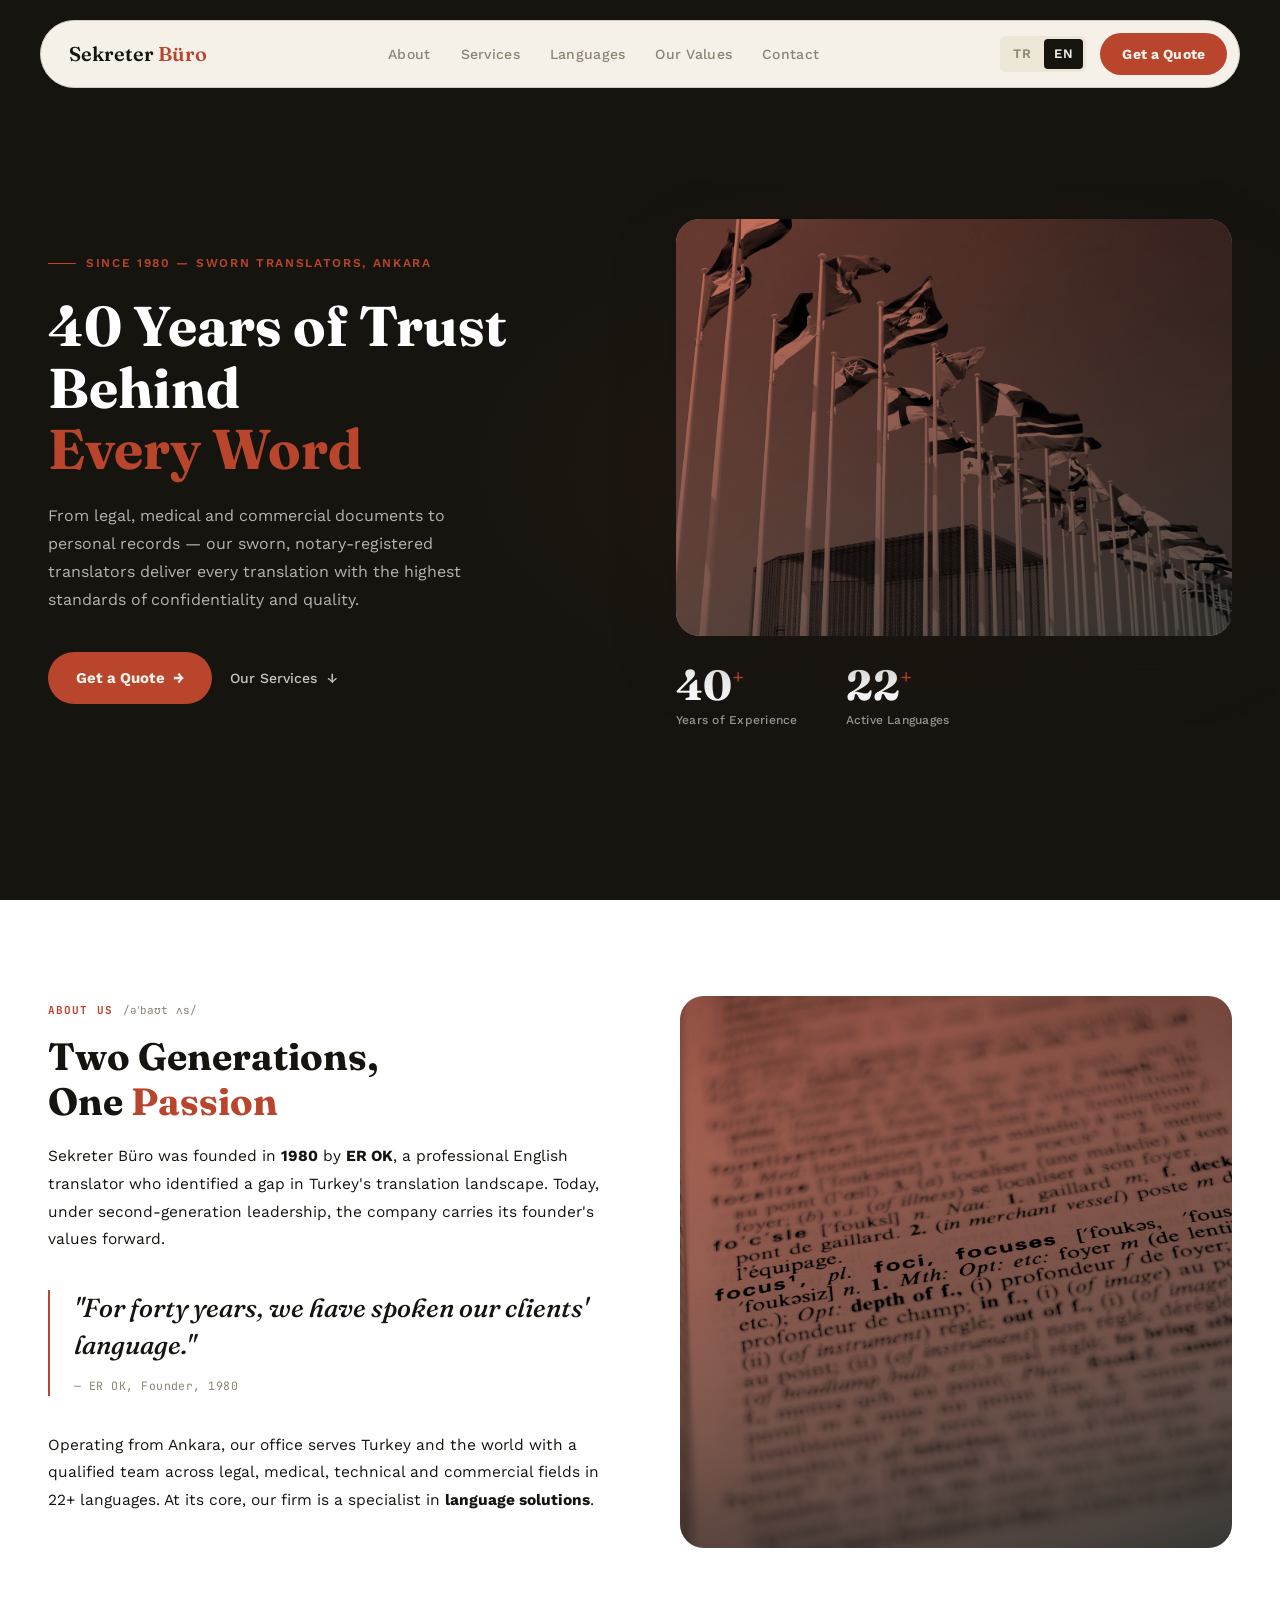
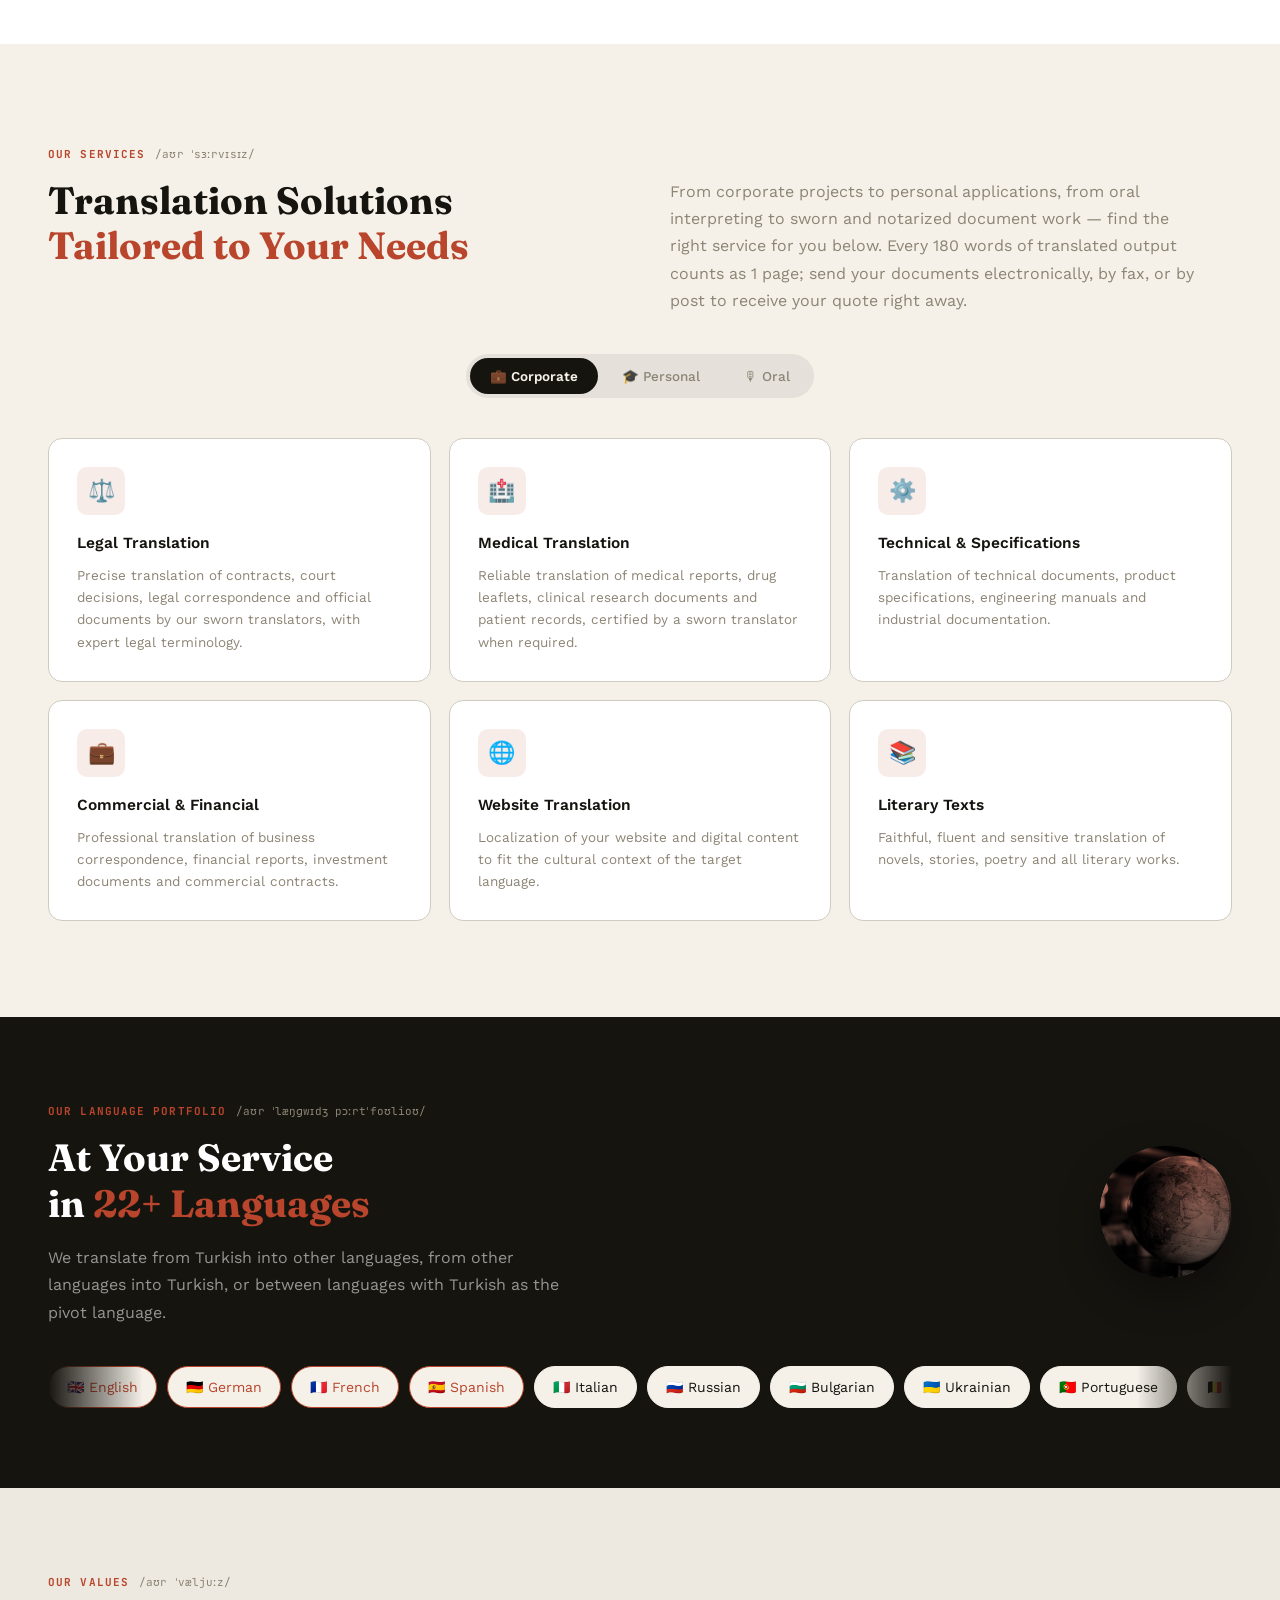
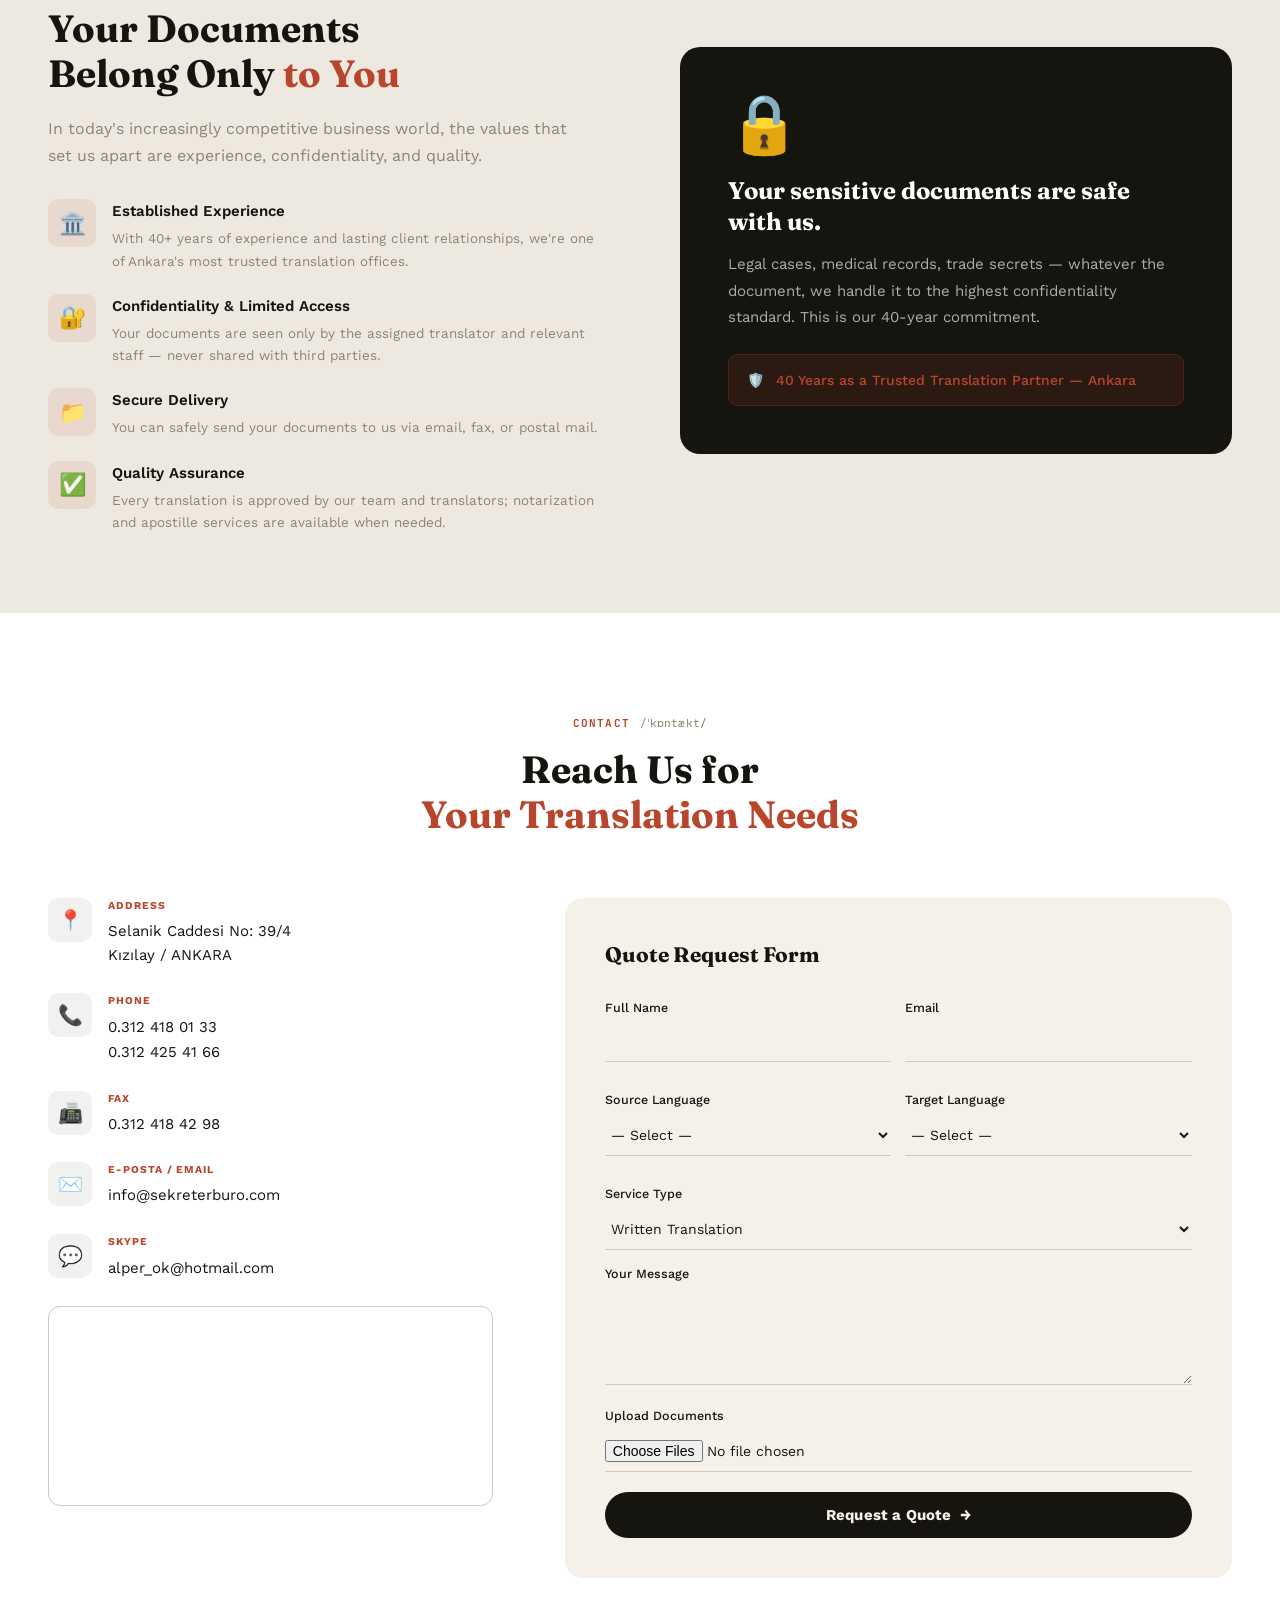
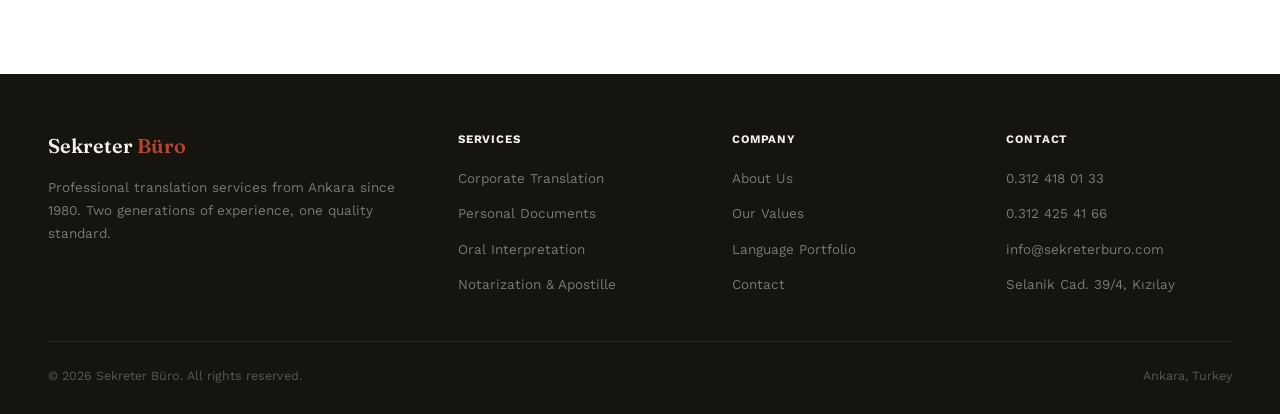
==== en/index.html @ 7a488504 "Add Dutch (Felemenkçe) to the language list Flamanca/Flemish (🇧🇪) was already correctly flagged as B" ====
<!DOCTYPE html>
<html lang="en">
<head>
  <meta charset="UTF-8">
  <meta name="viewport" content="width=device-width, initial-scale=1.0">

  <!-- Google tag (gtag.js) — __GA_MEASUREMENT_ID__ is substituted at deploy
       time by build.sh (Cloudflare Pages build command) from the
       GA_MEASUREMENT_ID Cloudflare Pages environment variable, see
       build.sh and .env.example -->
  <script async src="https://www.googletagmanager.com/gtag/js?id=__GA_MEASUREMENT_ID__"></script>
  <script>
    window.dataLayer = window.dataLayer || [];
    function gtag(){dataLayer.push(arguments);}
    gtag('js', new Date());
    gtag('config', '__GA_MEASUREMENT_ID__');
  </script>

  <title>Sekreter Büro | Sworn Translator Ankara | 22+ Languages | 40 Years of Experience</title>
  <meta name="description" content="Legal, medical and commercial translation by our sworn and notarized translators, with 40+ years of experience in Ankara. Apostille support in 22+ languages.">
  <link rel="canonical" href="https://itssunok.github.io/sekreterburo/en/">
  <link rel="alternate" hreflang="tr" href="https://itssunok.github.io/sekreterburo/">
  <link rel="alternate" hreflang="en" href="https://itssunok.github.io/sekreterburo/en/">
  <link rel="alternate" hreflang="x-default" href="https://itssunok.github.io/sekreterburo/">
  <link rel="preconnect" href="https://fonts.googleapis.com">
  <link rel="preconnect" href="https://fonts.gstatic.com" crossorigin>
  <link href="https://fonts.googleapis.com/css2?family=Fraunces:ital,wght@0,400;0,500;0,600;0,700;1,400;1,500&family=Work+Sans:wght@300;400;500;600;700&family=JetBrains+Mono:wght@400;500;600&display=swap" rel="stylesheet">
  <link rel="stylesheet" href="../src/assets/styles/main.css">
  <script type="application/ld+json">
  {
    "@context": "https://schema.org",
    "@type": "LocalBusiness",
    "name": "Sekreter Büro",
    "description": "Legal, medical, technical and commercial translation services delivered by our team of sworn and notarized translators, with over 40 years of experience in Ankara since 1980. Written and oral translation, with notarized document translation and apostille support, in 22+ languages.",
    "url": "https://itssunok.github.io/sekreterburo/en/",
    "telephone": ["+903124180133", "+903124254166"],
    "faxNumber": "+903124184298",
    "email": "info@sekreterburo.com",
    "foundingDate": "1980",
    "address": {
      "@type": "PostalAddress",
      "streetAddress": "Selanik Caddesi No: 39/4",
      "addressLocality": "Kızılay, Çankaya",
      "addressRegion": "Ankara",
      "addressCountry": "TR"
    },
    "openingHoursSpecification": {
      "@type": "OpeningHoursSpecification",
      "dayOfWeek": ["Monday", "Tuesday", "Wednesday", "Thursday", "Friday"],
      "opens": "09:00",
      "closes": "18:00"
    }
  }
  </script>
</head>
<body>

<!-- ═══════════════════════════════════════════════
     NAVIGATION
═══════════════════════════════════════════════ -->
<nav>
  <a href="#hero" class="nav-logo">Sekreter&nbsp;<span>Büro</span></a>

  <ul class="nav-links">
    <li><a href="#about">
      
      About
    </a></li>
    <li><a href="#services">
      
      Services
    </a></li>
    <li><a href="#languages">
      
      Languages
    </a></li>
    <li><a href="#confidentiality">

      Our Values
    </a></li>
    <li><a href="#contact">
      
      Contact
    </a></li>
  </ul>

  <div class="nav-right">
    <div class="lang-switcher">
      <a class="lang-btn" href="../">TR</a>
      <a class="lang-btn active" href="./">EN</a>
    </div>
    <a href="#contact" class="nav-cta">
      
      Get a Quote
    </a>
  </div>

  <!-- Hamburger (mobile only) -->
  <button class="nav-hamburger" id="hamburger" onclick="toggleMenu()" aria-label="Menu">
    <span></span><span></span><span></span>
  </button>
</nav>

<!-- Mobile drawer -->
<div class="mobile-menu" id="mobileMenu">
  <a href="#about"           onclick="closeMenu()">About</a>
  <a href="#services"        onclick="closeMenu()">Services</a>
  <a href="#languages"       onclick="closeMenu()">Languages</a>
  <a href="#confidentiality" onclick="closeMenu()">Our Values</a>
  <a href="#contact"         onclick="closeMenu()">Contact</a>
  <a href="#contact" class="mobile-cta" onclick="closeMenu()">Get a Quote →</a>
  <div class="mobile-lang">
    <a href="../" class="">TR</a>
    <a href="./" class="active">EN</a>
  </div>
</div>

<!-- ═══════════════════════════════════════════════
     HERO
═══════════════════════════════════════════════ -->
<section id="hero">
  <div class="hero-glow"></div>
  <div class="hero-inner">

    <!-- Left copy -->
    <div>
      <div class="hero-eyebrow">

        Since 1980 — Sworn Translators, Ankara
      </div>

      <h1 class="hero-title">

        40 Years of Trust<br>Behind<br><em>Every Word</em>
      </h1>

      <p class="hero-sub">

        From legal, medical and commercial documents to personal records — our sworn, notary-registered translators deliver every translation with the highest standards of confidentiality and quality.
      </p>

      <div class="hero-actions">
        <a href="#contact" class="btn-primary">
          
          Get a Quote
          &nbsp;→
        </a>
        <a href="#services" class="btn-ghost">
          
          Our Services
          &nbsp;↓
        </a>
      </div>
    </div>

    <!-- Right: photo + stats -->
    <div class="hero-right">
      <div class="hero-photo photo-duo">
        <img src="../src/assets/images/hero-flags.jpg" alt="Flags of different countries from around the world" fetchpriority="high">
      </div>
      <div class="hero-stats">
        <div>
          <div class="stat-num">40<sup>+</sup></div>
          <div class="stat-lbl">
            Years of Experience
          </div>
        </div>
        <div>
          <div class="stat-num">22<sup>+</sup></div>
          <div class="stat-lbl">
            Active Languages
          </div>
        </div>
      </div>
    </div>
  </div>
</section>

<!-- ═══════════════════════════════════════════════
     ABOUT
═══════════════════════════════════════════════ -->
<section id="about">
  <div class="section-inner">
    <div class="about-grid">

      <!-- Left: story -->
      <div>
        <div class="section-tag">
          <span class="tag-word">About Us</span>
          <span class="tag-phon">/əˈbaʊt ʌs/</span>
        </div>
        <h2 class="section-title">
          
          Two Generations,<br>One <em>Passion</em>
        </h2>
        <div class="about-body">
          <p>
            
            Sekreter Büro was founded in <strong>1980</strong> by <strong>ER OK</strong>, a professional English translator who identified a gap in Turkey's translation landscape. Today, under second-generation leadership, the company carries its founder's values forward.
          </p>
          <div class="founder-quote">
            <p>
              "For forty years, we have spoken our clients' language."
            </p>
            <cite>— ER OK, Founder, 1980</cite>
          </div>
          <p>
            
            Operating from Ankara, our office serves Turkey and the world with a qualified team across legal, medical, technical and commercial fields in 22+ languages. At its core, our firm is a specialist in <strong>language solutions</strong>.
          </p>
        </div>
      </div>

      <!-- Right: photo -->
      <div class="about-photo photo-duo">
        <img src="../src/assets/images/about-dictionary.jpg" alt="Definition of the word 'focus' in a French-English dictionary" loading="lazy" decoding="async">
      </div>
    </div>
  </div>
</section>

<!-- ═══════════════════════════════════════════════
     SERVICES
═══════════════════════════════════════════════ -->
<section id="services">
  <div class="section-inner">

    <div class="services-top">
      <div>
        <div class="section-tag">
          <span class="tag-word">Our Services</span>
          <span class="tag-phon">/aʊr ˈsɜːrvɪsɪz/</span>
        </div>
        <h2 class="section-title">
          
          Translation Solutions<br><em>Tailored to Your Needs</em>
        </h2>
      </div>
      <p class="section-sub">

        From corporate projects to personal applications, from oral interpreting to sworn and notarized document work — find the right service for you below. Every 180 words of translated output counts as 1 page; send your documents electronically, by fax, or by post to receive your quote right away.
      </p>
    </div>

    <!-- Tabs -->
    <div class="tab-row">
      <button class="tab-btn active" onclick="showTab(this,'written')">
        💼 Corporate
      </button>
      <button class="tab-btn" onclick="showTab(this,'personal')">
        🎓 Personal
      </button>
      <button class="tab-btn" onclick="showTab(this,'oral')">
        🎙 Oral
      </button>
    </div>

    <!-- ── Written ── -->
    <div id="tab-written" class="tab-pane active">
      <div class="card-grid">
        <div class="svc-card">
          <div class="svc-icon">⚖️</div>
          <h3>Legal Translation</h3>
          <p>Precise translation of contracts, court decisions, legal correspondence and official documents by our sworn translators, with expert legal terminology.</p>
        </div>
        <div class="svc-card">
          <div class="svc-icon">🏥</div>
          <h3>Medical Translation</h3>
          <p>Reliable translation of medical reports, drug leaflets, clinical research documents and patient records, certified by a sworn translator when required.</p>
        </div>
        <div class="svc-card">
          <div class="svc-icon">⚙️</div>
          <h3>Technical & Specifications</h3>
          <p>Translation of technical documents, product specifications, engineering manuals and industrial documentation.</p>
        </div>
        <div class="svc-card">
          <div class="svc-icon">💼</div>
          <h3>Commercial & Financial</h3>
          <p>Professional translation of business correspondence, financial reports, investment documents and commercial contracts.</p>
        </div>
        <div class="svc-card">
          <div class="svc-icon">🌐</div>
          <h3>Website Translation</h3>
          <p>Localization of your website and digital content to fit the cultural context of the target language.</p>
        </div>
        <div class="svc-card">
          <div class="svc-icon">📚</div>
          <h3>Literary Texts</h3>
          <p>Faithful, fluent and sensitive translation of novels, stories, poetry and all literary works.</p>
        </div>
      </div>
    </div>

    <!-- ── Personal ── -->
    <div id="tab-personal" class="tab-pane">
      <div class="card-grid">
        <div class="svc-card">
          <div class="svc-icon">🎓</div>
          <h3>Diploma & Transcript</h3>
          <p>Certified translation of diplomas and transcripts by our sworn translators, for international education or job applications.</p>
        </div>
        <div class="svc-card">
          <div class="svc-icon">✈️</div>
          <h3>Visa Documents</h3>
          <p>Accurate and timely translation of all personal and official documents required for visa applications, by our sworn translators.</p>
        </div>
        <div class="svc-card">
          <div class="svc-icon">🪪</div>
          <h3>Passport & ID</h3>
          <p>Valid translation of passports, national IDs and other identity documents for official authorities.</p>
        </div>
        <div class="svc-card">
          <div class="svc-icon">📜</div>
          <h3>Notarization & Apostille</h3>
          <p>Notarization, Ministry of Foreign Affairs approval and apostille processing for documents prepared by our sworn translators.</p>
        </div>
        <div class="svc-card">
          <div class="svc-icon">💍</div>
          <h3>Civil Status Documents</h3>
          <p>Official translation of marriage certificates, divorce decrees, birth certificates and civil status documents.</p>
        </div>
        <div class="svc-card">
          <div class="svc-icon">🏢</div>
          <h3>Job Application Documents</h3>
          <p>Professional translation of CVs, reference letters and all documents needed for international job applications.</p>
        </div>
      </div>
    </div>

    <!-- ── Oral ── -->
    <div id="tab-oral" class="tab-pane">
      <div class="oral-grid">
        <div class="oral-card span2">
          <div class="svc-icon">🎧</div>
          <h3>Simultaneous Interpretation</h3>
          <p>For large meetings and high-level conferences — the interpreter works in real time from a booth, rendering the speaker's words into the target language as they are spoken.</p>
        </div>
        <div class="oral-card">
          <div class="svc-icon">🤫</div>
          <h3>Whisper Interpretation</h3>
          <p>Real-time interpretation whispered to a single listener seated beside the interpreter within a group setting.</p>
        </div>
        <div class="oral-card">
          <div class="svc-icon">🎤</div>
          <h3>Consecutive Interpretation</h3>
          <p>The interpreter stands beside the speaker and re-delivers paragraphs in the target language at natural pauses.</p>
        </div>
        <div class="oral-card">
          <div class="svc-icon">📞</div>
          <h3>Phone Interpretation</h3>
          <p>Enables a professional phone conversation with any party via a conference call mediated by the interpreter.</p>
        </div>
        <div class="oral-card">
          <div class="svc-icon">🤝</div>
          <h3>Escort Interpreter</h3>
          <p>An interpreter who accompanies your international guests throughout their visit, covering all meetings and social engagements.</p>
        </div>
      </div>
    </div>
  </div>
</section>

<!-- ═══════════════════════════════════════════════
     LANGUAGES
═══════════════════════════════════════════════ -->
<section id="languages">
  <div class="section-inner">
    <div class="languages-head">
      <div>
        <div class="section-tag">
          <span class="tag-word">Our Language Portfolio</span>
          <span class="tag-phon">/aʊr ˈlæŋɡwɪdʒ pɔːrtˈfoʊlioʊ/</span>
        </div>
        <h2 class="section-title">

          At Your Service<br>in <em>22+ Languages</em>
        </h2>
        <p class="section-sub">

          We translate from Turkish into other languages, from other languages into Turkish, or between languages with Turkish as the pivot language.
        </p>
      </div>
      <div class="languages-photo photo-duo">
        <img src="../src/assets/images/languages-globe.jpg" alt="A small world globe held in a hand" loading="lazy" decoding="async">
      </div>
    </div>
    <div class="lang-carousel">
      <div class="lang-track">
        <div class="lang-pill hi">🇬🇧 English</div>
        <div class="lang-pill hi">🇩🇪 German</div>
        <div class="lang-pill hi">🇫🇷 French</div>
        <div class="lang-pill hi">🇪🇸 Spanish</div>
        <div class="lang-pill">🇮🇹 Italian</div>
        <div class="lang-pill">🇷🇺 Russian</div>
        <div class="lang-pill">🇧🇬 Bulgarian</div>
        <div class="lang-pill">🇺🇦 Ukrainian</div>
        <div class="lang-pill">🇵🇹 Portuguese</div>
        <div class="lang-pill">🇧🇪 Flemish</div>
        <div class="lang-pill">🇳🇱 Dutch</div>
        <div class="lang-pill">🇸🇪 Swedish</div>
        <div class="lang-pill">🇳🇴 Norwegian</div>
        <div class="lang-pill">🇩🇰 Danish</div>
        <div class="lang-pill">🇬🇷 Greek</div>
        <div class="lang-pill">🇸🇦 Arabic</div>
        <div class="lang-pill">🇮🇷 Persian</div>
        <div class="lang-pill">📜 Ottoman Turkish</div>
        <div class="lang-pill">🇨🇿 Czech</div>
        <div class="lang-pill">🇷🇸 Serbian</div>
        <div class="lang-pill">🇷🇴 Romanian</div>
        <div class="lang-pill">🇭🇺 Hungarian</div>
        <div class="lang-pill">🇵🇱 Polish</div>
      </div>
      <div class="lang-track" aria-hidden="true">
        <div class="lang-pill hi">🇬🇧 English</div>
        <div class="lang-pill hi">🇩🇪 German</div>
        <div class="lang-pill hi">🇫🇷 French</div>
        <div class="lang-pill hi">🇪🇸 Spanish</div>
        <div class="lang-pill">🇮🇹 Italian</div>
        <div class="lang-pill">🇷🇺 Russian</div>
        <div class="lang-pill">🇧🇬 Bulgarian</div>
        <div class="lang-pill">🇺🇦 Ukrainian</div>
        <div class="lang-pill">🇵🇹 Portuguese</div>
        <div class="lang-pill">🇧🇪 Flemish</div>
        <div class="lang-pill">🇳🇱 Dutch</div>
        <div class="lang-pill">🇸🇪 Swedish</div>
        <div class="lang-pill">🇳🇴 Norwegian</div>
        <div class="lang-pill">🇩🇰 Danish</div>
        <div class="lang-pill">🇬🇷 Greek</div>
        <div class="lang-pill">🇸🇦 Arabic</div>
        <div class="lang-pill">🇮🇷 Persian</div>
        <div class="lang-pill">📜 Ottoman Turkish</div>
        <div class="lang-pill">🇨🇿 Czech</div>
        <div class="lang-pill">🇷🇸 Serbian</div>
        <div class="lang-pill">🇷🇴 Romanian</div>
        <div class="lang-pill">🇭🇺 Hungarian</div>
        <div class="lang-pill">🇵🇱 Polish</div>
      </div>
    </div>
  </div>
</section>

<!-- ═══════════════════════════════════════════════
     CONFIDENTIALITY
═══════════════════════════════════════════════ -->
<section id="confidentiality">
  <div class="section-inner">
    <div class="conf-grid">

      <!-- Left: points -->
      <div>
        <div class="section-tag">
          <span class="tag-word">Our Values</span>
          <span class="tag-phon">/aʊr ˈvæljuːz/</span>
        </div>
        <h2 class="section-title">

          Your Documents<br>Belong Only <em>to You</em>
        </h2>
        <p class="section-sub">

          In today's increasingly competitive business world, the values that set us apart are experience, confidentiality, and quality.
        </p>
        <div class="conf-points">
          <div class="conf-pt">
            <div class="conf-pt-icon">🏛️</div>
            <div class="conf-pt-text">
              <h4>Established Experience</h4>
              <p>With 40+ years of experience and lasting client relationships, we're one of Ankara's most trusted translation offices.</p>
            </div>
          </div>
          <div class="conf-pt">
            <div class="conf-pt-icon">🔐</div>
            <div class="conf-pt-text">
              <h4>Confidentiality & Limited Access</h4>
              <p>Your documents are seen only by the assigned translator and relevant staff — never shared with third parties.</p>
            </div>
          </div>
          <div class="conf-pt">
            <div class="conf-pt-icon">📁</div>
            <div class="conf-pt-text">
              <h4>Secure Delivery</h4>
              <p>You can safely send your documents to us via email, fax, or postal mail.</p>
            </div>
          </div>
          <div class="conf-pt">
            <div class="conf-pt-icon">✅</div>
            <div class="conf-pt-text">
              <h4>Quality Assurance</h4>
              <p>Every translation is approved by our team and translators; notarization and apostille services are available when needed.</p>
            </div>
          </div>
        </div>
      </div>

      <!-- Right: dark panel -->
      <div class="conf-panel">
        <div class="conf-panel-icon">🔒</div>
        <h3>
          
          Your sensitive documents are safe with us.
        </h3>
        <p>
          
          Legal cases, medical records, trade secrets — whatever the document, we handle it to the highest confidentiality standard. This is our 40-year commitment.
        </p>
        <div class="conf-panel-badge">
          <span>🛡️</span>
          <span>
            
            40 Years as a Trusted Translation Partner — Ankara
          </span>
        </div>
      </div>
    </div>
  </div>
</section>

<!-- ═══════════════════════════════════════════════
     CONTACT
═══════════════════════════════════════════════ -->
<section id="contact">
  <div class="section-inner">

    <div class="contact-heading">
      <div class="section-tag">
        <span class="tag-word">Contact</span>
        <span class="tag-phon">/ˈkɒntækt/</span>
      </div>
      <h2 class="section-title">
        
        Reach Us for<br><em>Your Translation Needs</em>
      </h2>
    </div>

    <div class="contact-grid">

      <!-- Left: info -->
      <div class="contact-items">
        <div class="contact-item">
          <div class="ci-icon">📍</div>
          <div class="ci-body">
            <label>Address</label>
            <p>Selanik Caddesi No: 39/4<br>Kızılay / ANKARA</p>
          </div>
        </div>
        <div class="contact-item">
          <div class="ci-icon">📞</div>
          <div class="ci-body">
            <label>Phone</label>
            <a href="tel:+903124180133">0.312 418 01 33</a><br>
            <a href="tel:+903124254166">0.312 425 41 66</a>
          </div>
        </div>
        <div class="contact-item">
          <div class="ci-icon">📠</div>
          <div class="ci-body">
            <label>Fax</label>
            <p>0.312 418 42 98</p>
          </div>
        </div>
        <div class="contact-item">
          <div class="ci-icon">✉️</div>
          <div class="ci-body">
            <label>E-posta / Email</label>
            <a href="mailto:info@sekreterburo.com">info@sekreterburo.com</a>
          </div>
        </div>
        <div class="contact-item">
          <div class="ci-icon">💬</div>
          <div class="ci-body">
            <label>Skype</label>
            <a href="skype:alper_ok@hotmail.com">alper_ok@hotmail.com</a>
          </div>
        </div>
        <div class="contact-map">
          <iframe
            src="https://maps.google.com/maps?q=Sekreter+Buro+Tercume&ll=39.9185704,32.8574643&z=17&output=embed"
            loading="lazy"
            referrerpolicy="no-referrer-when-downgrade"
            title="Sekreter Büro — Ankara">
          </iframe>
        </div>
      </div>

      <!-- Right: form -->
      <div class="contact-form-wrap">
        <h3>
          
          Quote Request Form
        </h3>
        <div class="form-row">
          <div class="form-grp">
            <label>Full Name</label>
            <input type="text" placeholder=" ">
          </div>
          <div class="form-grp">
            <label>Email</label>
            <input type="email" placeholder=" ">
          </div>
        </div>
        <div class="form-row">
          <div class="form-grp">
            <label>Source Language</label>
            
            <select name="source_lang">
              <option value="">— Select —</option>
              <option>Turkish</option>
              <option>English</option>
              <option>German</option>
              <option>French</option>
              <option>Spanish</option>
              <option>Italian</option>
              <option>Russian</option>
              <option>Bulgarian</option>
              <option>Ukrainian</option>
              <option>Portuguese</option>
              <option>Flemish</option>
              <option>Dutch</option>
              <option>Swedish</option>
              <option>Norwegian</option>
              <option>Danish</option>
              <option>Greek</option>
              <option>Arabic</option>
              <option>Persian</option>
              <option>Ottoman Turkish</option>
              <option>Czech</option>
              <option>Serbian</option>
              <option>Romanian</option>
              <option>Hungarian</option>
              <option>Polish</option>
              <option>Other</option>
            </select>
          </div>
          <div class="form-grp">
            <label>Target Language</label>
            
            <select name="target_lang">
              <option value="">— Select —</option>
              <option>Turkish</option>
              <option>English</option>
              <option>German</option>
              <option>French</option>
              <option>Spanish</option>
              <option>Italian</option>
              <option>Russian</option>
              <option>Bulgarian</option>
              <option>Ukrainian</option>
              <option>Portuguese</option>
              <option>Flemish</option>
              <option>Dutch</option>
              <option>Swedish</option>
              <option>Norwegian</option>
              <option>Danish</option>
              <option>Greek</option>
              <option>Arabic</option>
              <option>Persian</option>
              <option>Ottoman Turkish</option>
              <option>Czech</option>
              <option>Serbian</option>
              <option>Romanian</option>
              <option>Hungarian</option>
              <option>Polish</option>
              <option>Other</option>
            </select>
          </div>
        </div>
        <div class="form-grp">
          <label>Service Type</label>
          
          <select name="service_type">
            <option>Written Translation</option>
            <option>Oral Interpretation</option>
            <option>Personal Document (Diploma, Visa…)</option>
            <option>Notarization & Apostille</option>
          </select>
        </div>
        <div class="form-grp">
          <label>Your Message</label>
          <textarea placeholder=" "></textarea>
        </div>
        <div class="form-grp">
          <label>Upload Documents</label>
          <input type="file" class="file-input" multiple>
        </div>
        <button class="form-submit" onclick="return handleQuoteSubmit(event)">
          
          Request a Quote &nbsp;→
        </button>
        <!-- NOTE: this is a static site with no backend. handleQuoteSubmit() currently
             only shows a confirmation message; wire it to a real form backend
             (e.g. Formspree, Netlify Forms, or a custom endpoint) before launch,
             since file uploads require server-side handling. -->
      </div>
    </div>
  </div>
</section>

<!-- ═══════════════════════════════════════════════
     FOOTER
═══════════════════════════════════════════════ -->
<footer>
  <div class="footer-grid">
    <div class="ft-brand">
      <a href="#hero" class="nav-logo">Sekreter&nbsp;<span>Büro</span></a>
      <p>
        
        Professional translation services from Ankara since 1980. Two generations of experience, one quality standard.
      </p>
    </div>
    <div class="ft-col">
      <h4>Services</h4>
      <ul>
        <li><a href="#services">Corporate Translation</a></li>
        <li><a href="#services">Personal Documents</a></li>
        <li><a href="#services">Oral Interpretation</a></li>
        <li><a href="#services">Notarization & Apostille</a></li>
      </ul>
    </div>
    <div class="ft-col">
      <h4>Company</h4>
      <ul>
        <li><a href="#about">About Us</a></li>
        <li><a href="#confidentiality">Our Values</a></li>
        <li><a href="#languages">Language Portfolio</a></li>
        <li><a href="#contact">Contact</a></li>
      </ul>
    </div>
    <div class="ft-col">
      <h4>Contact</h4>
      <ul>
        <li><a href="tel:+903124180133">0.312 418 01 33</a></li>
        <li><a href="tel:+903124254166">0.312 425 41 66</a></li>
        <li><a href="mailto:info@sekreterburo.com">info@sekreterburo.com</a></li>
        <li><a href="#contact">Selanik Cad. 39/4, Kızılay</a></li>
      </ul>
    </div>
  </div>
  <div class="footer-bottom">
    <p>© <span id="copyright-year">2024</span> Sekreter Büro. All rights reserved.</p>
    <p>Ankara, Turkey</p>
  </div>
</footer>

<!-- ═══════════════════════════════════════════════
     JAVASCRIPT
═══════════════════════════════════════════════ -->
<script src="../src/assets/js/main.js" defer></script>
</body>
</html>
---- src/assets/styles/main.css ----
*, *::before, *::after { box-sizing: border-box; margin: 0; padding: 0; }

    :root {
      --paper:      #F5F1E9;
      --paper-dim:  #ECE6D6;
      --ink:        #16140F;
      --stamp:      #B8452C;
      --sage:       #6E7458;
      --taupe:      #8C8474;
      --white:      #FFFFFF;
      --border:     color-mix(in srgb, var(--taupe) 35%, var(--paper));
    }

    html { scroll-behavior: smooth; }

    body {
      font-family: 'Work Sans', sans-serif;
      color: var(--ink);
      background: var(--white);
      line-height: 1.6;
    }

    /* ─── NAVIGATION ─── */
    nav {
      position: fixed; top: 20px; left: 20px; right: 20px; z-index: 1000;
      max-width: 1200px; margin: 0 auto;
      background: var(--paper);
      border: 1px solid var(--border);
      border-radius: 50px;
      box-shadow: 0 10px 30px rgba(22,20,15,0.1);
      padding: 0 12px 0 28px; height: 68px;
      display: flex; align-items: center; justify-content: space-between;
    }
    .nav-logo {
      font-family: 'Fraunces', serif;
      font-size: 20px; font-weight: 600;
      color: var(--ink); text-decoration: none;
    }
    .nav-logo span { color: var(--stamp); }
    .nav-links { display: flex; gap: 30px; list-style: none; }
    .nav-links a {
      color: var(--taupe); text-decoration: none;
      font-size: 14px; font-weight: 500; letter-spacing: 0.02em;
      transition: color 0.2s;
    }
    .nav-links a:hover { color: var(--stamp); }
    .nav-right { display: flex; align-items: center; gap: 14px; }
    .lang-switcher {
      display: flex; gap: 3px;
      background: var(--paper-dim);
      border-radius: 6px; padding: 3px;
    }
    .lang-btn {
      background: none; border: none;
      color: var(--taupe);
      font-size: 13px; font-weight: 600;
      padding: 5px 10px; border-radius: 4px;
      cursor: pointer; font-family: 'Work Sans', sans-serif;
      transition: all 0.18s; letter-spacing: 0.04em;
      text-decoration: none; display: inline-flex; align-items: center;
    }
    .lang-btn.active { background: var(--ink); color: var(--paper); }
    .nav-cta {
      background: var(--stamp); color: var(--paper);
      padding: 10px 22px; border-radius: 50px;
      font-size: 14px; font-weight: 700;
      text-decoration: none; transition: background 0.2s;
      letter-spacing: 0.01em;
    }
    .nav-cta:hover { background: color-mix(in srgb, var(--stamp) 82%, black); }

    /* ─── HERO ─── */
    #hero {
      min-height: 100vh;
      background: var(--ink);
      display: flex; align-items: center;
      padding: 130px 48px 80px;
      position: relative; overflow: hidden;
    }
    .hero-glow {
      position: absolute; inset: 0; pointer-events: none;
      background:
        radial-gradient(ellipse 70% 55% at 72% 52%, rgba(184,69,44,0.09) 0%, transparent 60%),
        radial-gradient(ellipse 45% 70% at 8%  85%, rgba(22,20,15,0.7)    0%, transparent 50%);
    }
    .hero-inner {
      max-width: 1200px; margin: 0 auto; width: 100%;
      display: grid; grid-template-columns: 1fr 1fr;
      gap: 72px; align-items: center;
      position: relative; z-index: 1;
    }
    .hero-eyebrow {
      display: inline-flex; align-items: center; gap: 10px;
      color: var(--stamp); font-size: 12px; font-weight: 600;
      letter-spacing: 0.14em; text-transform: uppercase;
      margin-bottom: 22px;
    }
    .hero-eyebrow::before { content: ''; width: 28px; height: 1px; background: var(--stamp); }
    .hero-title {
      font-family: 'Fraunces', serif;
      font-size: 56px; font-weight: 700;
      color: var(--white); line-height: 1.1;
      margin-bottom: 22px;
    }
    .hero-title em { color: var(--stamp); font-style: normal; }
    .hero-sub {
      font-size: 16px; color: rgba(255,255,255,0.68);
      line-height: 1.75; margin-bottom: 38px; max-width: 460px;
    }
    .hero-actions { display: flex; gap: 18px; align-items: center; }
    .btn-primary {
      background: var(--stamp); color: var(--paper);
      padding: 14px 28px; border-radius: 50px;
      font-size: 15px; font-weight: 700;
      text-decoration: none; display: inline-flex;
      align-items: center; gap: 8px; transition: all 0.2s;
    }
    .btn-primary:hover { background: color-mix(in srgb, var(--stamp) 82%, white); transform: translateY(-1px); }
    .btn-ghost {
      color: rgba(255,255,255,0.75); font-size: 14px;
      font-weight: 500; text-decoration: none;
      display: inline-flex; align-items: center; gap: 6px;
      transition: color 0.2s;
    }
    .btn-ghost:hover { color: var(--stamp); }

    /* Hero right: full-bleed photo + plain stat numerals */
    .hero-right { display: flex; flex-direction: column; gap: 28px; }
    .hero-photo {
      border-radius: 24px;
      aspect-ratio: 4 / 3;
      box-shadow: 0 24px 60px rgba(22,20,15,0.45);
    }
    .hero-stats { display: flex; gap: 48px; }
    .stat-num {
      font-family: 'Fraunces', serif;
      font-size: 42px; font-weight: 700;
      color: var(--white); line-height: 1;
      margin-bottom: 5px;
    }
    .stat-num sup { color: var(--stamp); font-size: 22px; vertical-align: super; }
    .stat-lbl { font-size: 12px; color: rgba(255,255,255,0.55); font-weight: 500; letter-spacing: 0.02em; }

    /* ─── PHOTO DUOTONE ───
       Wrap an <img> in .photo-duo to apply the redesign's paper/stamp/ink
       duotone treatment: the image itself is desaturated, and a blended
       color overlay does the tinting. CSS-only — no pre-baked image
       variants needed, and it stays themeable if the palette changes. */
    .photo-duo { position: relative; overflow: hidden; }
    .photo-duo img {
      display: block; width: 100%; height: 100%;
      object-fit: cover;
      filter: grayscale(1) contrast(1.1) brightness(1.05);
    }
    .photo-duo::after {
      content: '';
      position: absolute; inset: 0;
      background: linear-gradient(160deg, var(--stamp) 0%, var(--ink) 100%);
      mix-blend-mode: multiply;
      opacity: 0.78;
    }

    /* ─── SECTION SHARED ─── */
    section { padding: 96px 48px; }
    .section-inner { max-width: 1200px; margin: 0 auto; }
    .section-tag {
      display: inline-flex; align-items: baseline; flex-wrap: wrap;
      column-gap: 10px; row-gap: 2px;
      font-family: 'JetBrains Mono', monospace;
      margin-bottom: 14px;
    }
    .section-tag .tag-word {
      font-size: 11px; font-weight: 700;
      letter-spacing: 0.1em; text-transform: uppercase;
      color: var(--stamp);
    }
    .section-tag .tag-phon {
      font-size: 11px; color: var(--taupe); letter-spacing: 0.01em;
    }
    h2.section-title {
      font-family: 'Fraunces', serif;
      font-size: 38px; font-weight: 700;
      color: var(--ink); line-height: 1.2;
      margin-bottom: 18px;
    }
    h2.section-title em { color: var(--stamp); font-style: normal; }
    .section-sub {
      font-size: 16px; color: var(--taupe);
      line-height: 1.7; max-width: 540px;
    }

    /* ─── ABOUT ─── */
    #about { background: var(--white); }
    .about-grid {
      display: grid; grid-template-columns: 1fr 1fr;
      gap: 80px; align-items: start;
    }
    .about-photo { border-radius: 24px; aspect-ratio: 1 / 1; }
    .about-body p {
      font-size: 15.5px; color: var(--ink);
      line-height: 1.8; margin-bottom: 18px;
    }
    .about-body p:last-child { margin-bottom: 0; }
    .about-body strong { color: var(--ink); }
    .founder-quote {
      border-left: 2px solid var(--stamp);
      padding-left: 24px; margin: 36px 0;
    }
    .founder-quote p {
      font-family: 'Fraunces', serif;
      font-size: 26px; font-weight: 500; font-style: italic;
      color: var(--ink); line-height: 1.4; margin: 0;
    }
    .founder-quote cite {
      display: block; margin-top: 14px;
      font-family: 'JetBrains Mono', monospace;
      font-size: 11.5px; letter-spacing: 0.04em;
      color: var(--taupe); font-style: normal;
    }

    /* ─── SERVICES ─── */
    #services { background: var(--paper); }
    .services-top {
      display: grid; grid-template-columns: 1fr 1fr;
      gap: 60px; align-items: start; margin-bottom: 40px;
    }
    .services-top .section-sub { margin-top: 38px; }
    .tab-row {
      display: flex; gap: 4px;
      background: rgba(22,20,15,0.07);
      border-radius: 50px; padding: 4px;
      width: fit-content; margin: 0 auto 40px;
    }
    .tab-btn {
      background: none; border: none;
      padding: 10px 20px; border-radius: 50px;
      font-size: 13.5px; font-weight: 500;
      color: var(--taupe); cursor: pointer;
      font-family: 'Work Sans', sans-serif;
      transition: all 0.18s; white-space: nowrap;
    }
    .tab-btn.active { background: var(--ink); color: var(--paper); font-weight: 600; }
    .tab-pane { display: none; }
    .tab-pane.active { display: block; }

    .card-grid { display: grid; grid-template-columns: repeat(3,1fr); gap: 18px; }
    .svc-card {
      background: var(--white); border-radius: 14px;
      padding: 28px; border: 1px solid var(--border);
      transition: all 0.22s;
    }
    .svc-card:hover {
      border-color: var(--stamp);
      box-shadow: 0 6px 28px rgba(22,20,15,0.09);
      transform: translateY(-2px);
    }
    .svc-icon {
      width: 48px; height: 48px;
      background: rgba(184,69,44,0.1);
      border-radius: 10px;
      display: flex; align-items: center; justify-content: center;
      font-size: 22px; margin-bottom: 16px;
    }
    .svc-card h3 { font-size: 15.5px; font-weight: 600; color: var(--ink); margin-bottom: 8px; }
    .svc-card p { font-size: 13.5px; color: var(--taupe); line-height: 1.65; }

    /* Oral grid: 2+3 layout */
    .oral-grid { display: grid; grid-template-columns: repeat(3,1fr); gap: 18px; }
    .oral-card {
      background: var(--white); border-radius: 14px;
      padding: 26px; border: 1px solid var(--border);
      transition: all 0.22s;
    }
    .oral-card:hover { border-color: var(--ink); box-shadow: 0 4px 18px rgba(22,20,15,0.08); }
    .oral-card.span2 { grid-column: span 2; }
    .oral-card h3 { font-size: 15.5px; font-weight: 600; color: var(--ink); margin: 14px 0 8px; }
    .oral-card p { font-size: 13.5px; color: var(--taupe); line-height: 1.65; }

    /* ─── LANGUAGES ─── */
    #languages { background: var(--ink); padding: 80px 48px; }
    #languages .section-title { color: var(--white); }
    #languages .section-sub  { color: rgba(255,255,255,0.55); }
    .languages-head {
      display: flex; align-items: center; justify-content: space-between;
      gap: 48px;
    }
    .languages-photo {
      flex-shrink: 0; width: 132px; height: 132px;
      border-radius: 50%;
      box-shadow: 0 16px 40px rgba(0,0,0,0.35);
    }
    .lang-carousel {
      margin-top: 40px; overflow: hidden;
      display: flex;
      -webkit-mask-image: linear-gradient(90deg, transparent, #000 8%, #000 92%, transparent);
      mask-image: linear-gradient(90deg, transparent, #000 8%, #000 92%, transparent);
    }
    .lang-track {
      display: flex; flex-shrink: 0; gap: 10px; width: max-content;
      padding-right: 10px;
      animation: lang-scroll 42s linear infinite;
    }
    .lang-carousel:hover .lang-track { animation-play-state: paused; }
    @keyframes lang-scroll {
      from { transform: translateX(0); }
      to   { transform: translateX(-100%); }
    }
    @media (prefers-reduced-motion: reduce) {
      .lang-track { animation: none; flex-wrap: wrap; width: auto; }
      .lang-carousel { overflow: visible; -webkit-mask-image: none; mask-image: none; }
      .lang-track[aria-hidden="true"] { display: none; }
    }
    .lang-pill {
      background: var(--paper);
      border: 1px solid var(--paper);
      color: var(--ink);
      padding: 9px 18px; border-radius: 50px;
      font-size: 14px; transition: all 0.2s; cursor: default;
      white-space: nowrap; flex-shrink: 0;
    }
    .lang-pill:hover { border-color: var(--stamp); color: var(--stamp); }
    .lang-pill.hi { border-color: var(--stamp); color: var(--stamp); }

    /* ─── CONFIDENTIALITY ─── */
    #confidentiality { background: #EEE9E0; padding: 80px 48px; }
    .conf-grid { display: grid; grid-template-columns: 1fr 1fr; gap: 80px; align-items: center; }
    .conf-points { display: flex; flex-direction: column; gap: 22px; margin-top: 30px; }
    .conf-pt { display: flex; gap: 16px; align-items: flex-start; }
    .conf-pt-icon {
      width: 48px; height: 48px; flex-shrink: 0;
      background: rgba(184,69,44,0.1); border-radius: 10px;
      display: flex; align-items: center; justify-content: center; font-size: 22px;
    }
    .conf-pt-text h4 { font-size: 15px; font-weight: 600; color: var(--ink); margin-bottom: 4px; }
    .conf-pt-text p { font-size: 13.5px; color: var(--taupe); line-height: 1.65; }
    .conf-panel {
      background: var(--ink); border-radius: 20px;
      padding: 48px; color: var(--white);
    }
    .conf-panel-icon { font-size: 58px; margin-bottom: 22px; line-height: 1; }
    .conf-panel h3 {
      font-family: 'Fraunces', serif;
      font-size: 24px; color: var(--white);
      line-height: 1.3; margin-bottom: 14px;
    }
    .conf-panel p { color: rgba(255,255,255,0.65); font-size: 15px; line-height: 1.75; }
    .conf-panel-badge {
      display: flex; align-items: center; gap: 12px;
      background: rgba(184,69,44,0.13);
      border: 1px solid rgba(184,69,44,0.25);
      border-radius: 9px; padding: 14px 18px; margin-top: 24px;
    }
    .conf-panel-badge span { color: var(--stamp); font-size: 14px; font-weight: 500; }

    /* ─── CONTACT ─── */
    #contact { background: var(--white); padding: 96px 48px; }
    .contact-heading { text-align: center; margin-bottom: 60px; }
    .contact-heading .section-tag { justify-content: center; }
    .contact-heading .section-title { text-align: center; max-width: 520px; margin: 0 auto; }
    .contact-grid { display: grid; grid-template-columns: 1fr 1.5fr; gap: 72px; align-items: start; }
    .contact-items { display: flex; flex-direction: column; gap: 26px; }
    .contact-item { display: flex; gap: 16px; align-items: flex-start; }
    .ci-icon {
      width: 44px; height: 44px; flex-shrink: 0;
      background: rgba(22,20,15,0.06); border-radius: 10px;
      display: flex; align-items: center; justify-content: center; font-size: 20px;
    }
    .ci-body label {
      display: block; font-size: 10.5px; font-weight: 700;
      letter-spacing: 0.09em; text-transform: uppercase;
      color: var(--stamp); margin-bottom: 4px;
    }
    .ci-body p, .ci-body a {
      font-size: 15px; color: var(--ink); text-decoration: none; line-height: 1.6;
    }
    .ci-body a:hover { color: var(--stamp); }
    .contact-map {
      border-radius: 12px; overflow: hidden;
      border: 1px solid var(--border); height: 200px;
    }
    .contact-map iframe { width: 100%; height: 100%; border: 0; display: block; }
    .form-grp .file-input {
      padding: 9px 0; cursor: pointer;
    }
    .contact-form-wrap {
      background: var(--paper); border-radius: 18px; padding: 40px;
    }
    .contact-form-wrap h3 {
      font-family: 'Fraunces', serif;
      font-size: 21px; color: var(--ink); margin-bottom: 26px;
    }
    .form-row { display: grid; grid-template-columns: 1fr 1fr; gap: 14px; margin-bottom: 14px; }
    .form-grp { margin-bottom: 14px; }
    .form-grp label { display: block; font-size: 12.5px; font-weight: 500; color: var(--ink); margin-bottom: 5px; }
    .form-grp input,
    .form-grp select,
    .form-grp textarea {
      width: 100%; padding: 11px 2px;
      border: none; border-bottom: 1px solid var(--border); border-radius: 0;
      font-size: 14px; font-family: 'Work Sans', sans-serif;
      color: var(--ink); background: none;
      outline: none; transition: border-color 0.2s;
    }
    .form-grp input:focus,
    .form-grp select:focus,
    .form-grp textarea:focus { border-bottom-color: var(--ink); }
    .form-grp textarea { resize: vertical; min-height: 96px; }
    .form-submit {
      width: 100%; background: var(--ink); color: var(--paper);
      border: none; padding: 14px; border-radius: 50px;
      font-size: 15px; font-weight: 700;
      font-family: 'Work Sans', sans-serif;
      cursor: pointer; transition: background 0.2s; letter-spacing: 0.01em;
      margin-top: 6px;
    }
    .form-submit:hover { background: color-mix(in srgb, var(--ink) 82%, black); }

    /* ─── FOOTER ─── */
    footer { background: var(--ink); padding: 56px 48px 28px; }
    .footer-grid {
      max-width: 1200px; margin: 0 auto;
      display: grid; grid-template-columns: 1.6fr 1fr 1fr 1fr;
      gap: 48px;
      padding-bottom: 44px;
      border-bottom: 1px solid rgba(255,255,255,0.07);
    }
    .ft-brand .nav-logo { display: block; margin-bottom: 14px; color: var(--paper); }
    .ft-brand p { color: rgba(245,241,233,0.45); font-size: 13.5px; line-height: 1.7; }
    .ft-col h4 {
      color: var(--paper); font-size: 11.5px; font-weight: 700;
      letter-spacing: 0.08em; text-transform: uppercase; margin-bottom: 16px;
    }
    .ft-col ul { list-style: none; display: flex; flex-direction: column; gap: 10px; }
    .ft-col ul a {
      color: rgba(245,241,233,0.45); text-decoration: none;
      font-size: 13.5px; transition: color 0.18s;
    }
    .ft-col ul a:hover { color: var(--stamp); }
    .footer-bottom {
      max-width: 1200px; margin: 0 auto;
      padding-top: 24px;
      display: flex; justify-content: space-between; align-items: center;
    }
    .footer-bottom p { color: rgba(245,241,233,0.3); font-size: 12.5px; }
    .footer-bottom a { color: rgba(245,241,233,0.3); text-decoration: none; }

    /* ═══════════════════════════════════════════════
       FLUID TYPOGRAPHY (scales across all widths)
    ═══════════════════════════════════════════════ */
    .hero-title      { font-size: clamp(32px, 4.5vw, 56px); }
    h2.section-title { font-size: clamp(26px, 3vw, 38px); }

    /* ═══════════════════════════════════════════════
       HAMBURGER NAV (hidden on desktop)
    ═══════════════════════════════════════════════ */
    .nav-hamburger {
      display: none;
      flex-direction: column; justify-content: center;
      gap: 5px; cursor: pointer;
      background: none; border: none;
      padding: 8px; border-radius: 6px;
    }
    .nav-hamburger span {
      display: block; width: 22px; height: 2px;
      background: var(--ink); border-radius: 2px;
      transition: all 0.25s;
    }
    .nav-hamburger.open span:nth-child(1) { transform: translateY(7px) rotate(45deg); }
    .nav-hamburger.open span:nth-child(2) { opacity: 0; }
    .nav-hamburger.open span:nth-child(3) { transform: translateY(-7px) rotate(-45deg); }

    /* Mobile drawer */
    .mobile-menu {
      display: none;
      position: fixed; inset: 104px 0 0 0;
      background: var(--ink);
      z-index: 999;
      padding: 32px 24px;
      flex-direction: column;
      gap: 0;
      overflow-y: auto;
    }
    .mobile-menu.open { display: flex; }
    .mobile-menu a {
      color: rgba(255,255,255,0.85); text-decoration: none;
      font-size: 20px; font-weight: 500;
      padding: 18px 0;
      border-bottom: 1px solid rgba(255,255,255,0.07);
      display: block;
      transition: color 0.18s;
    }
    .mobile-menu a:hover { color: var(--stamp); }
    .mobile-menu .mobile-lang {
      display: flex; gap: 8px; margin-top: 28px;
    }
    .mobile-menu .mobile-lang a {
      flex: 1; padding: 14px;
      background: rgba(255,255,255,0.07);
      border: 1px solid rgba(255,255,255,0.12);
      border-radius: 8px; color: rgba(255,255,255,0.7);
      font-size: 15px; font-weight: 600;
      font-family: 'Work Sans', sans-serif; cursor: pointer;
      transition: all 0.2s; text-decoration: none;
      text-align: center; display: block;
    }
    .mobile-menu .mobile-lang a.active {
      background: var(--stamp); color: var(--paper);
      border-color: var(--stamp);
    }
    .mobile-menu .mobile-cta {
      margin-top: 20px;
      background: var(--stamp); color: var(--paper) !important;
      text-align: center; border-radius: 50px;
      font-weight: 700 !important; font-size: 16px !important;
      padding: 18px 0 !important; border-bottom: none !important;
    }

    /* ═══════════════════════════════════════════════
       TABLET  ≤ 1024px
    ═══════════════════════════════════════════════ */
    @media (max-width: 1024px) {
      nav { padding: 0 12px 0 24px; }
      .nav-links, .nav-right { display: none; }
      .nav-hamburger { display: flex; }

      section { padding: 72px 32px; }
      #languages  { padding: 72px 32px; }
      #confidentiality { padding: 72px 32px; }
      footer      { padding: 48px 32px 24px; }

      /* Hero */
      #hero { padding: 110px 32px 64px; }
      .hero-inner { grid-template-columns: 1fr; gap: 48px; }
      .hero-sub   { max-width: 100%; }

      /* About */
      .about-grid { grid-template-columns: 1fr; gap: 48px; }

      /* Services */
      .services-top { grid-template-columns: 1fr; gap: 24px; }
      .services-top .section-sub { margin-top: 0; }
      .card-grid    { grid-template-columns: repeat(2,1fr); }
      .oral-grid    { grid-template-columns: repeat(2,1fr); }
      .oral-card.span2 { grid-column: span 2; }

      /* Confidentiality */
      .conf-grid { grid-template-columns: 1fr; gap: 48px; }

      /* Contact */
      .contact-grid { grid-template-columns: 1fr; gap: 48px; }

      /* Footer */
      .footer-grid  { grid-template-columns: 1fr 1fr; gap: 36px; }
    }

    /* ═══════════════════════════════════════════════
       MOBILE  ≤ 640px
    ═══════════════════════════════════════════════ */
    @media (max-width: 640px) {
      nav { top: 14px; left: 14px; right: 14px; padding: 0 8px 0 20px; height: 60px; }
      .mobile-menu { top: 90px; }

      section { padding: 56px 20px; }
      #languages       { padding: 56px 20px; }
      #confidentiality { padding: 56px 20px; }
      #contact         { padding: 56px 20px; }
      footer           { padding: 44px 20px 20px; }

      /* Hero */
      #hero { padding: 96px 20px 52px; min-height: auto; }
      .hero-eyebrow { font-size: 11px; }
      .hero-sub { font-size: 15px; }
      .hero-actions { flex-direction: column; align-items: flex-start; gap: 14px; }
      .btn-primary { width: 100%; justify-content: center; padding: 15px 24px; }

      /* Hero stats */
      .hero-stats { gap: 32px; }
      .stat-num   { font-size: 34px; }

      /* About */
      .about-grid { gap: 36px; }
      .founder-quote p { font-size: 20px; }

      /* Languages */
      .languages-head { flex-direction: column; align-items: flex-start; gap: 24px; }
      .languages-photo { width: 96px; height: 96px; }

      /* Services tabs: equal-width, fill the row */
      .tab-row {
        width: 100%; gap: 4px;
      }
      .tab-btn {
        flex: 1; text-align: center;
        white-space: nowrap; font-size: 13px; padding: 9px 10px;
      }

      /* Service cards: 1 col */
      .card-grid { grid-template-columns: 1fr; }
      .oral-grid { grid-template-columns: 1fr; }
      .oral-card.span2 { grid-column: span 1; }

      /* Contact form */
      .form-row { grid-template-columns: 1fr; }
      .contact-form-wrap { padding: 28px 20px; }

      /* Confidentiality */
      .conf-panel { padding: 32px 24px; }
      .conf-panel-icon { font-size: 44px; }

      /* Footer: single column */
      .footer-grid { grid-template-columns: 1fr; gap: 28px; }
      .footer-bottom { flex-direction: column; gap: 8px; text-align: center; }

      /* Section spacing */
      h2.section-title { margin-bottom: 14px; }
      .section-sub     { font-size: 15px; }
    }

    /* ═══════════════════════════════════════════════
       XL SCREENS  ≥ 1400px
    ═══════════════════════════════════════════════ */
    @media (min-width: 1400px) {
      .hero-inner,
      .section-inner,
      .footer-grid,
      .footer-bottom { max-width: 1360px; }
      nav { padding: 0 64px; }
      section, #languages, #confidentiality, #contact { padding: 112px 64px; }
      footer { padding: 64px 64px 32px; }
    }
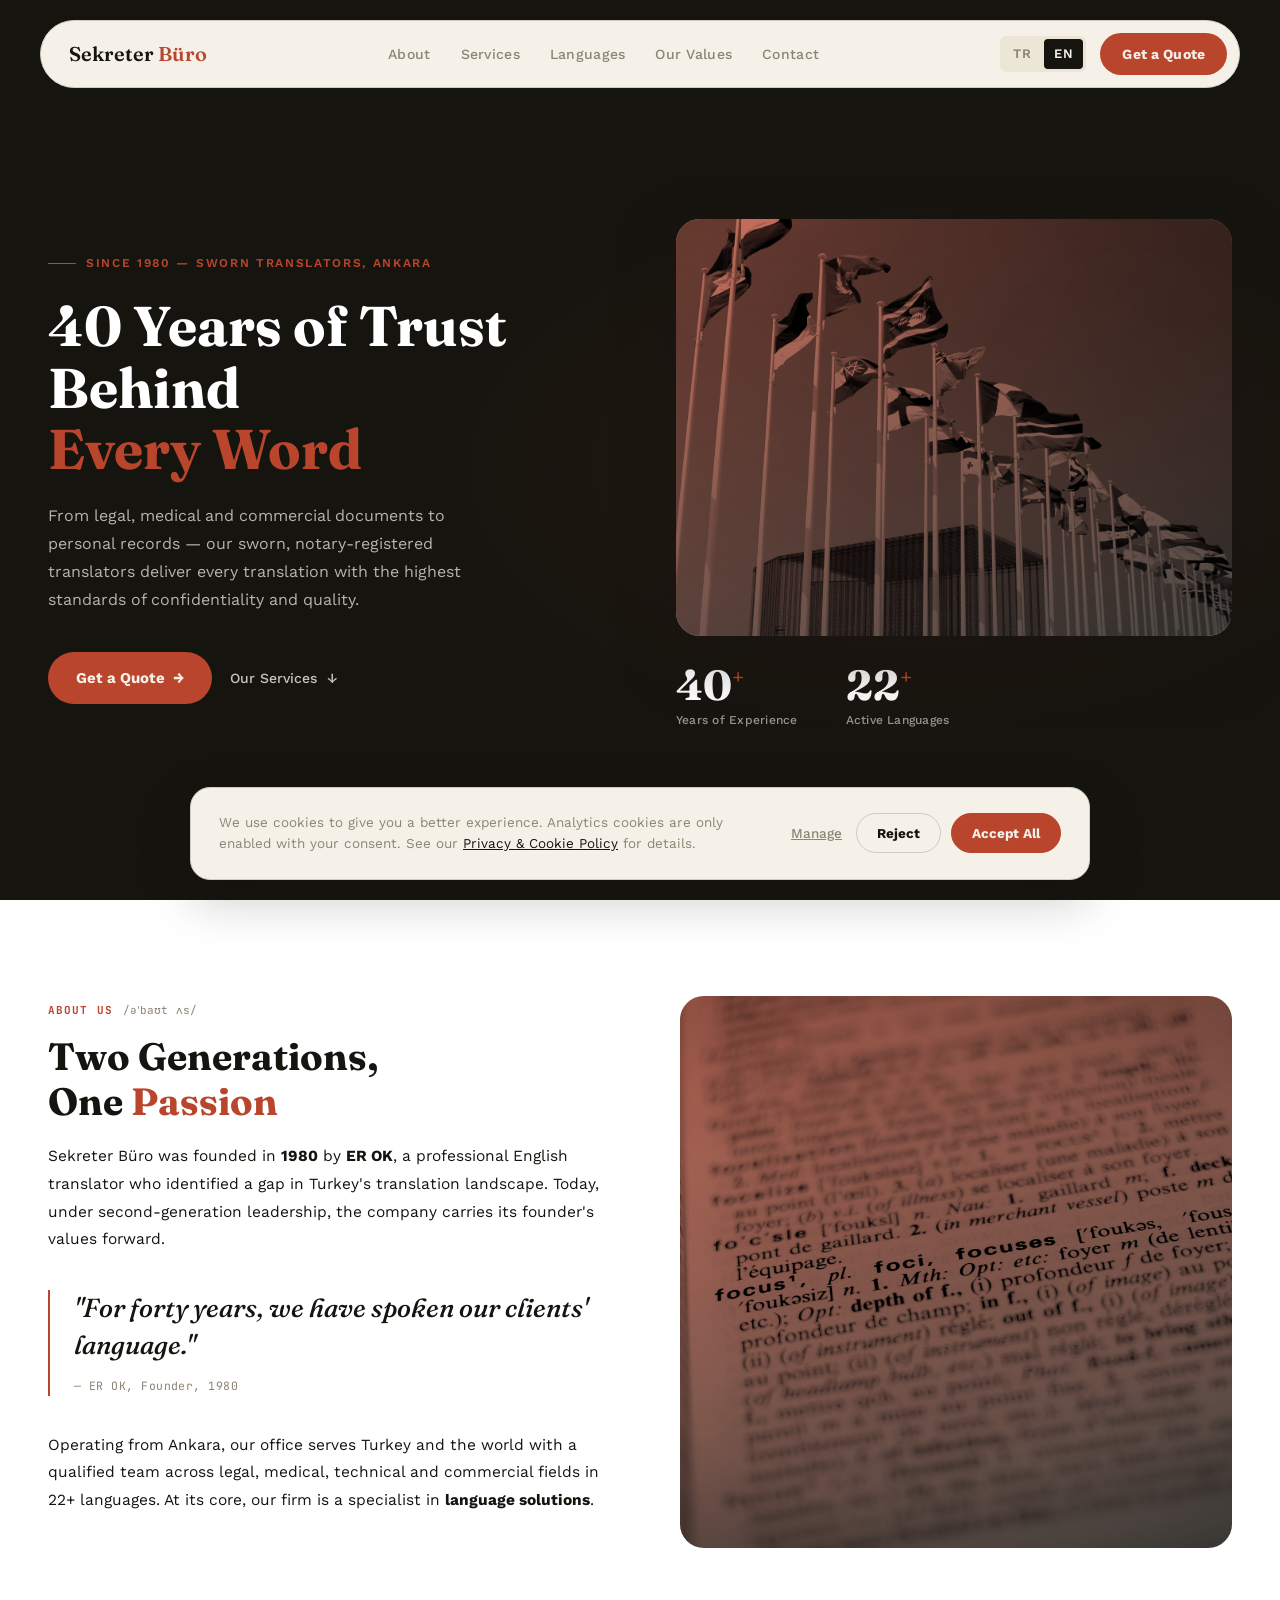
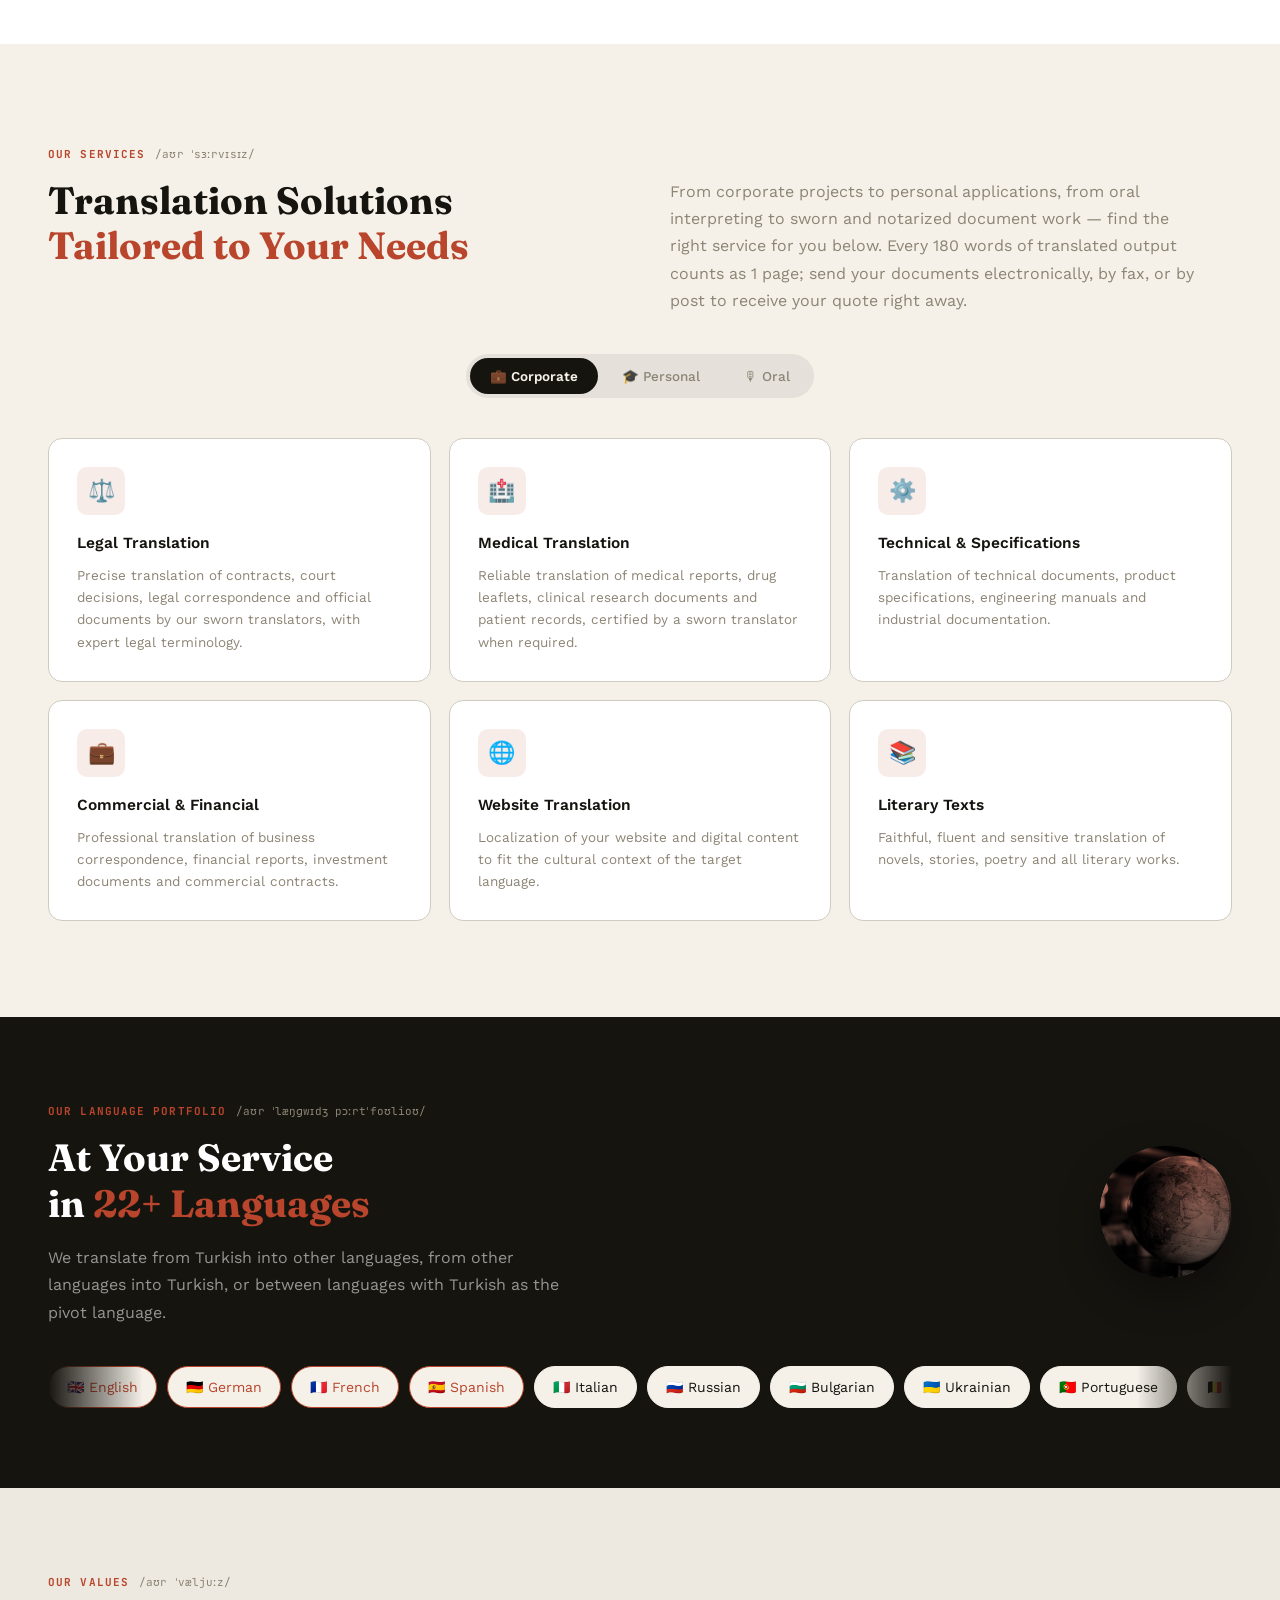
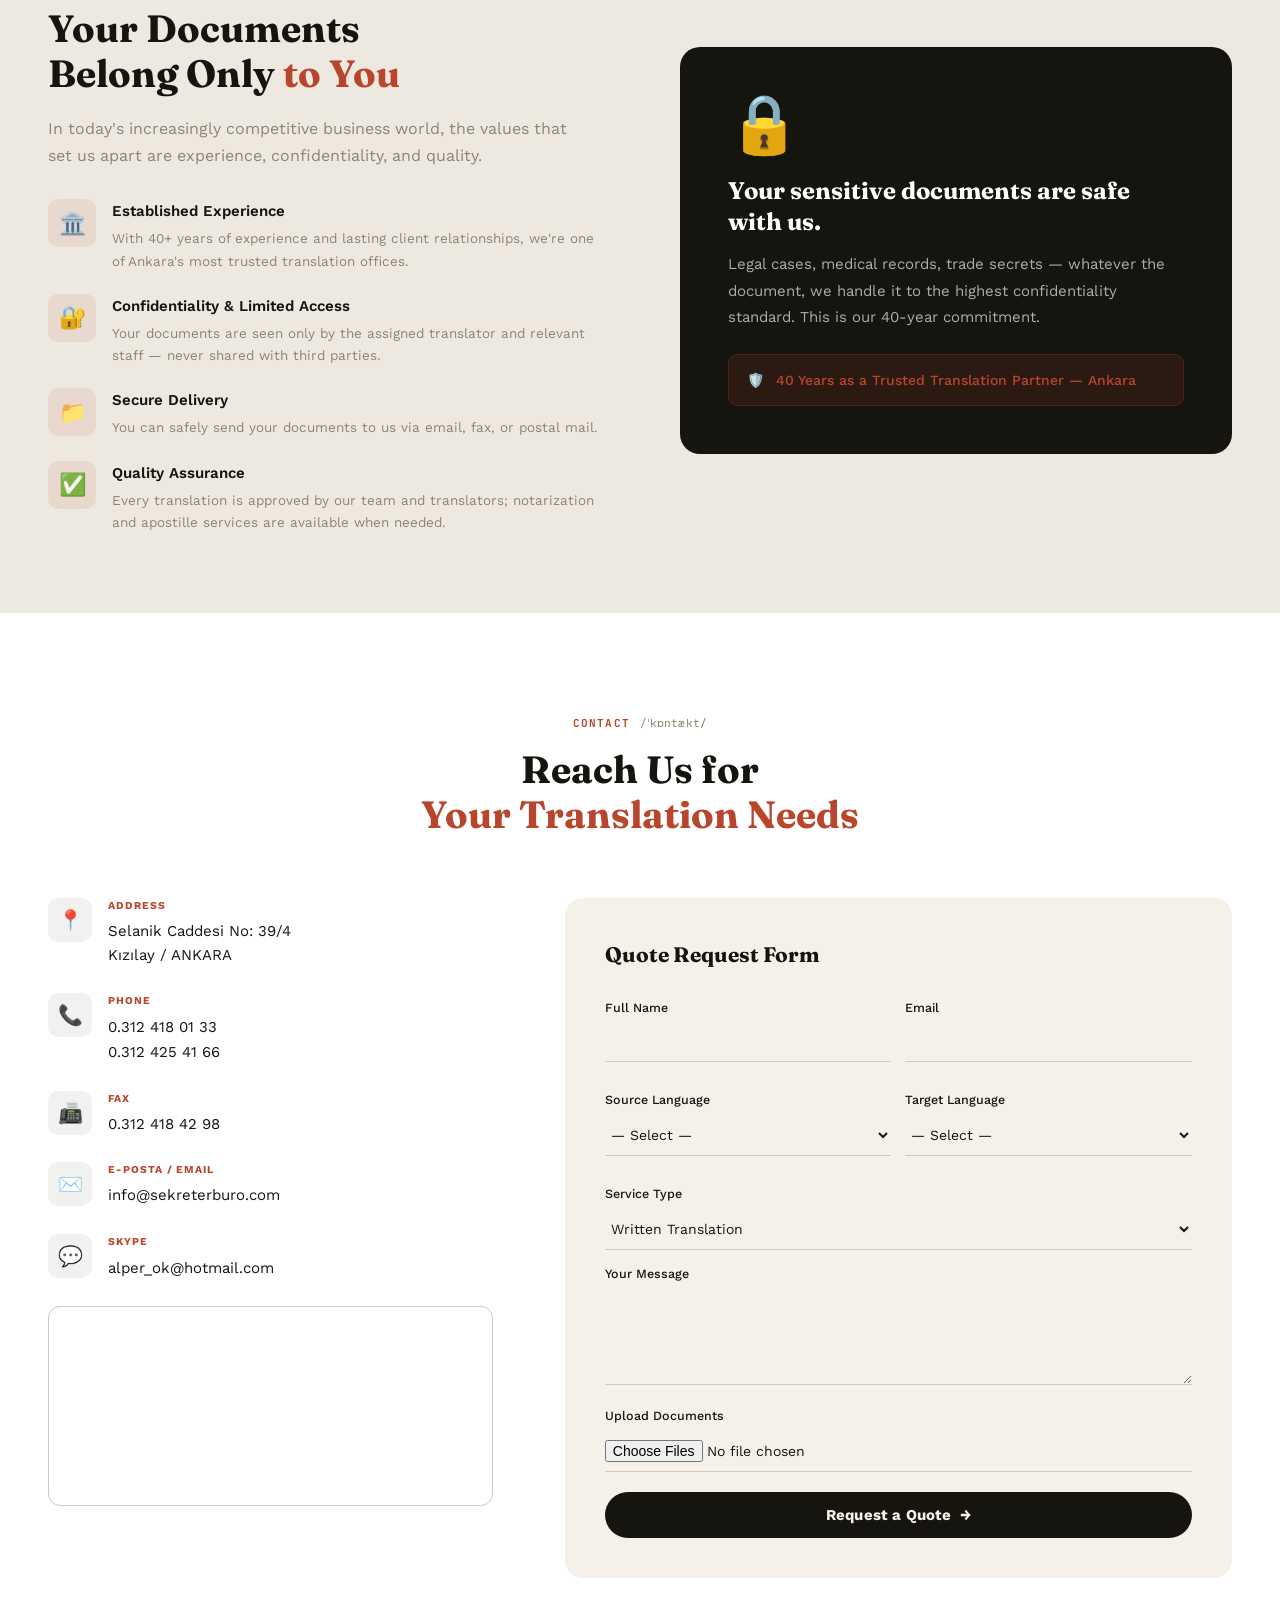
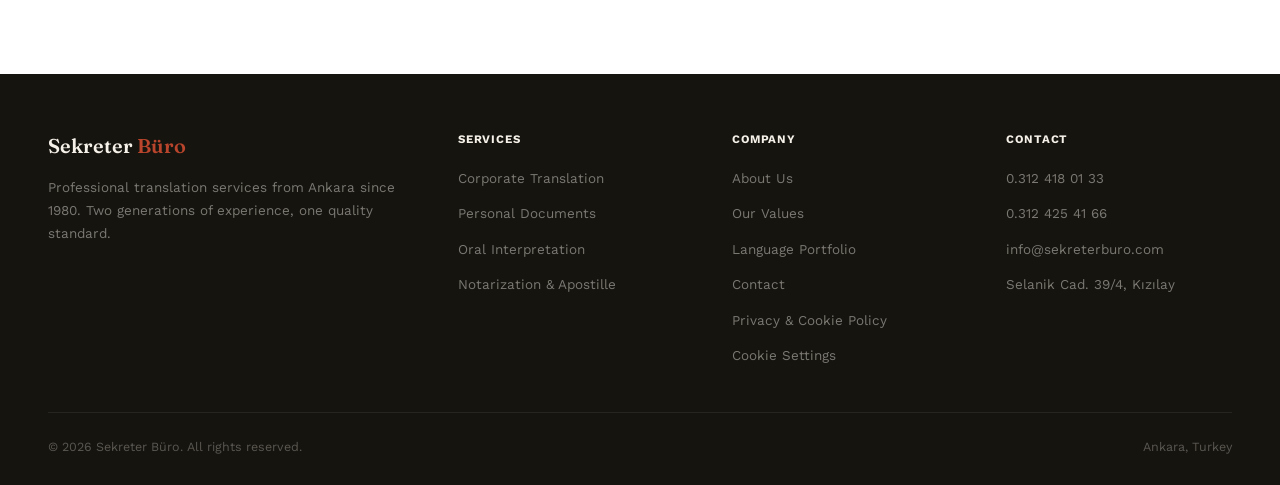
==== commit 36b578e6: "Add cookie consent banner, gate GA behind explicit opt-in GA previously loaded unconditionally in <h" ====
--- a/en/index.html
+++ b/en/index.html
@@ -4,17 +4,15 @@
   <meta charset="UTF-8">
   <meta name="viewport" content="width=device-width, initial-scale=1.0">
 
-  <!-- Google tag (gtag.js) — __GA_MEASUREMENT_ID__ is substituted at deploy
-       time by build.sh (Cloudflare Pages build command) from the
+  <!-- Google Analytics (gtag.js) — __GA_MEASUREMENT_ID__ is substituted at
+       deploy time by build.sh (Cloudflare Pages build command) from the
        GA_MEASUREMENT_ID Cloudflare Pages environment variable, see
-       build.sh and .env.example -->
-  <script async src="https://www.googletagmanager.com/gtag/js?id=__GA_MEASUREMENT_ID__"></script>
-  <script>
-    window.dataLayer = window.dataLayer || [];
-    function gtag(){dataLayer.push(arguments);}
-    gtag('js', new Date());
-    gtag('config', '__GA_MEASUREMENT_ID__');
-  </script>
+       build.sh and .env.example. The script itself is NOT loaded here —
+       src/assets/js/consent.js only loads it after the visitor accepts
+       cookies via the consent banner, so no Google request/cookie ever
+       happens before consent. See
+       docs/superpowers/specs/2026-07-25-cookie-consent-design.md -->
+  <script>window.GA_MEASUREMENT_ID = '__GA_MEASUREMENT_ID__';</script>
 
   <title>Sekreter Büro | Sworn Translator Ankara | 22+ Languages | 40 Years of Experience</title>
   <meta name="description" content="Legal, medical and commercial translation by our sworn and notarized translators, with 40+ years of experience in Ankara. Apostille support in 22+ languages.">
@@ -723,6 +721,8 @@
         <li><a href="#confidentiality">Our Values</a></li>
         <li><a href="#languages">Language Portfolio</a></li>
         <li><a href="#contact">Contact</a></li>
+        <li><a href="gizlilik-politikasi.html">Privacy & Cookie Policy</a></li>
+        <li><a href="#" onclick="openConsentManager(); return false;">Cookie Settings</a></li>
       </ul>
     </div>
     <div class="ft-col">
@@ -742,8 +742,48 @@
 </footer>
 
 <!-- ═══════════════════════════════════════════════
+     COOKIE CONSENT
+═══════════════════════════════════════════════ -->
+<div class="consent-banner" id="consentBanner" hidden>
+  <div class="consent-top">
+    <p class="consent-text">
+      We use cookies to give you a better experience. Analytics cookies are only enabled with your consent. See our <a href="gizlilik-politikasi.html">Privacy &amp; Cookie Policy</a> for details.
+    </p>
+    <div class="consent-actions">
+      <button type="button" class="consent-link-btn" id="consentManageBtn">Manage</button>
+      <button type="button" class="consent-btn consent-btn-reject" id="consentRejectBtn">Reject</button>
+      <button type="button" class="consent-btn consent-btn-accept" id="consentAcceptBtn">Accept All</button>
+    </div>
+  </div>
+  <div class="consent-panel" id="consentPanel" hidden>
+    <div class="consent-row">
+      <div>
+        <strong>Necessary</strong>
+        <p>This site does not currently use any strictly necessary cookies. This option is shown for information only.</p>
+      </div>
+      <label class="consent-toggle">
+        <input type="checkbox" checked disabled>
+        <span></span>
+      </label>
+    </div>
+    <div class="consent-row">
+      <div>
+        <strong>Analytics</strong>
+        <p>Helps us understand visitor statistics anonymously via Google Analytics.</p>
+      </div>
+      <label class="consent-toggle">
+        <input type="checkbox" id="consentAnalyticsToggle">
+        <span></span>
+      </label>
+    </div>
+    <button type="button" class="consent-btn consent-btn-accept consent-save-btn" id="consentSaveBtn">Save Preferences</button>
+  </div>
+</div>
+
+<!-- ═══════════════════════════════════════════════
      JAVASCRIPT
 ═══════════════════════════════════════════════ -->
 <script src="../src/assets/js/main.js" defer></script>
+<script src="../src/assets/js/consent.js" defer></script>
 </body>
 </html>
--- a/src/assets/styles/main.css
+++ b/src/assets/styles/main.css
@@ -444,6 +444,70 @@
     .footer-bottom p { color: rgba(245,241,233,0.3); font-size: 12.5px; }
     .footer-bottom a { color: rgba(245,241,233,0.3); text-decoration: none; }
 
+    /* ─── COOKIE CONSENT ─── */
+    .consent-banner {
+      position: fixed; left: 20px; right: 20px; bottom: 20px; z-index: 2000;
+      max-width: 900px; margin: 0 auto;
+      background: var(--paper); border: 1px solid var(--border);
+      border-radius: 20px;
+      box-shadow: 0 20px 50px rgba(22,20,15,0.22);
+      padding: 24px 28px;
+    }
+    .consent-banner[hidden] { display: none; }
+    .consent-top {
+      display: flex; gap: 24px; align-items: center; flex-wrap: wrap;
+    }
+    .consent-text {
+      flex: 1 1 320px; font-size: 13.5px; color: var(--taupe); line-height: 1.6;
+    }
+    .consent-text a { color: var(--ink); text-decoration: underline; }
+    .consent-actions { display: flex; gap: 10px; align-items: center; flex-shrink: 0; }
+    .consent-link-btn {
+      background: none; border: none; color: var(--taupe);
+      font-size: 13.5px; font-weight: 500; text-decoration: underline;
+      cursor: pointer; font-family: 'Work Sans', sans-serif; padding: 8px 4px;
+    }
+    .consent-link-btn:hover { color: var(--ink); }
+    .consent-btn {
+      border-radius: 50px; padding: 11px 20px;
+      font-size: 13.5px; font-weight: 700;
+      font-family: 'Work Sans', sans-serif; cursor: pointer;
+      transition: all 0.2s; white-space: nowrap;
+    }
+    .consent-btn-reject { background: none; border: 1px solid var(--border); color: var(--ink); }
+    .consent-btn-reject:hover { border-color: var(--ink); }
+    .consent-btn-accept { background: var(--stamp); border: 1px solid var(--stamp); color: var(--paper); }
+    .consent-btn-accept:hover { background: color-mix(in srgb, var(--stamp) 82%, black); }
+    .consent-panel {
+      margin-top: 20px; padding-top: 20px;
+      border-top: 1px solid var(--border);
+      display: flex; flex-direction: column; gap: 16px;
+    }
+    .consent-panel[hidden] { display: none; }
+    .consent-row {
+      display: flex; gap: 20px; align-items: flex-start; justify-content: space-between;
+    }
+    .consent-row strong { display: block; font-size: 13.5px; color: var(--ink); margin-bottom: 3px; }
+    .consent-row p { font-size: 12.5px; color: var(--taupe); line-height: 1.6; max-width: 480px; }
+    .consent-toggle {
+      position: relative; flex-shrink: 0; width: 40px; height: 22px;
+      display: inline-block; margin-top: 2px;
+    }
+    .consent-toggle input { opacity: 0; width: 0; height: 0; }
+    .consent-toggle span {
+      position: absolute; inset: 0; border-radius: 22px;
+      background: var(--border); transition: background 0.2s;
+    }
+    .consent-toggle span::before {
+      content: ''; position: absolute; width: 16px; height: 16px;
+      left: 3px; top: 3px; border-radius: 50%;
+      background: var(--white); transition: transform 0.2s;
+    }
+    .consent-toggle input:checked + span { background: var(--stamp); }
+    .consent-toggle input:checked + span::before { transform: translateX(18px); }
+    .consent-toggle input:disabled + span { background: var(--border); opacity: 0.6; }
+    .consent-save-btn { align-self: flex-start; }
+
     /* ═══════════════════════════════════════════════
        FLUID TYPOGRAPHY (scales across all widths)
     ═══════════════════════════════════════════════ */
@@ -565,6 +629,14 @@
       #confidentiality { padding: 56px 20px; }
       #contact         { padding: 56px 20px; }
       footer           { padding: 44px 20px 20px; }
+
+      /* Cookie consent */
+      .consent-banner { left: 12px; right: 12px; bottom: 12px; padding: 20px; }
+      .consent-top { flex-direction: column; align-items: stretch; gap: 16px; }
+      .consent-text { flex: none; }
+      .consent-actions { flex-wrap: wrap; }
+      .consent-btn { flex: 1; text-align: center; }
+      .consent-row { flex-direction: column; gap: 8px; }
 
       /* Hero */
       #hero { padding: 96px 20px 52px; min-height: auto; }
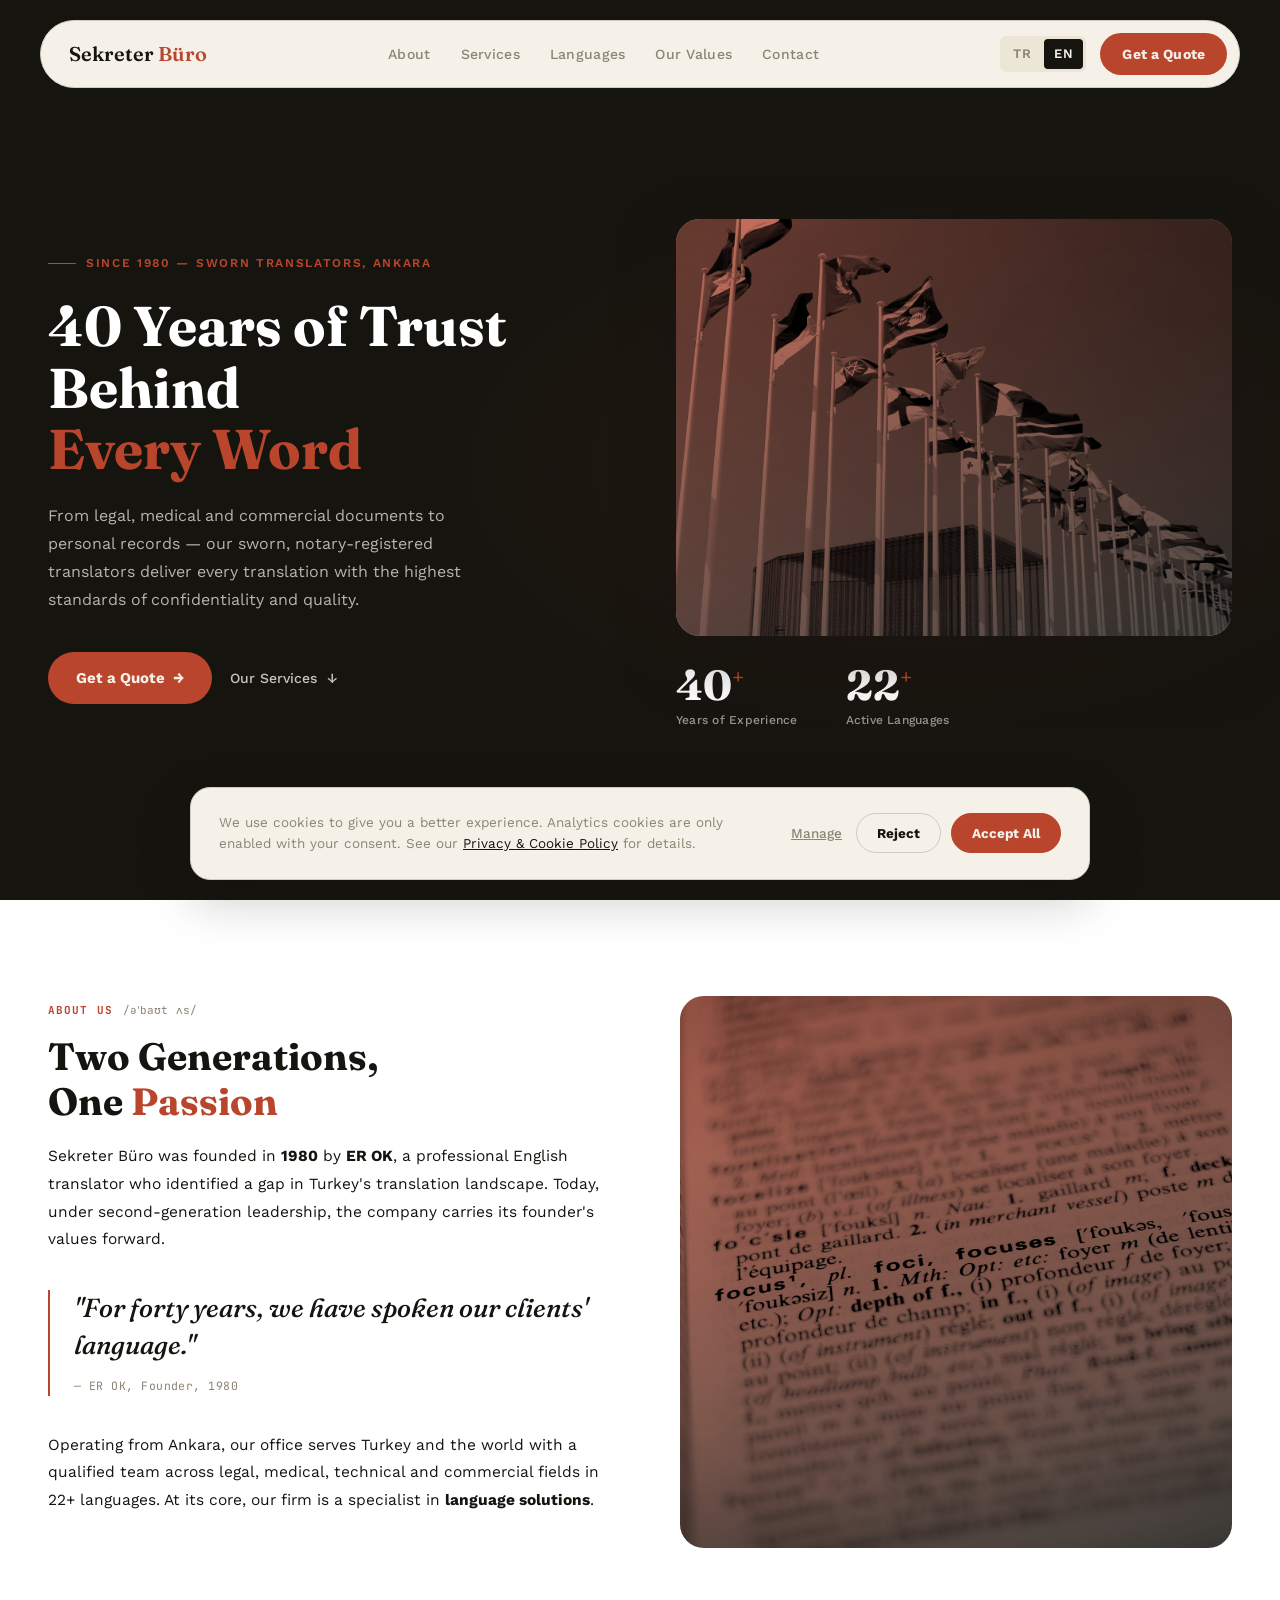
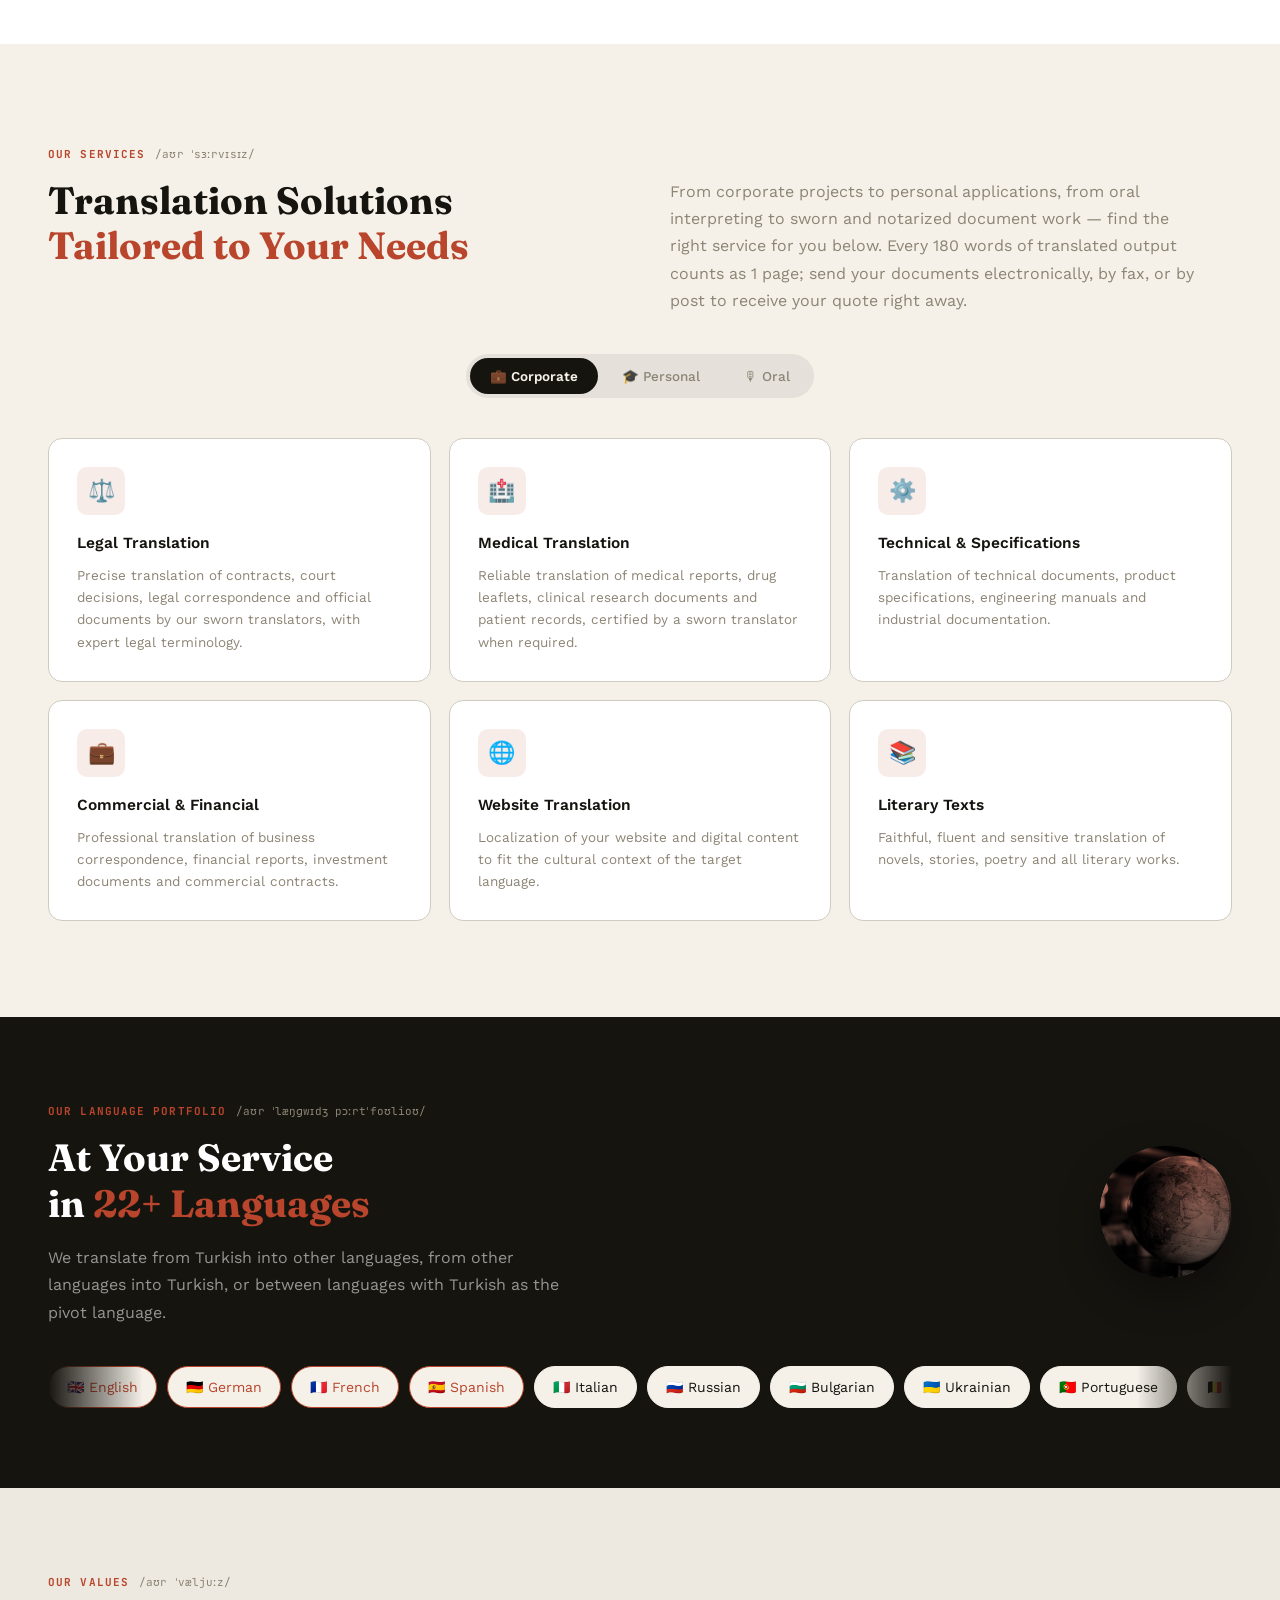
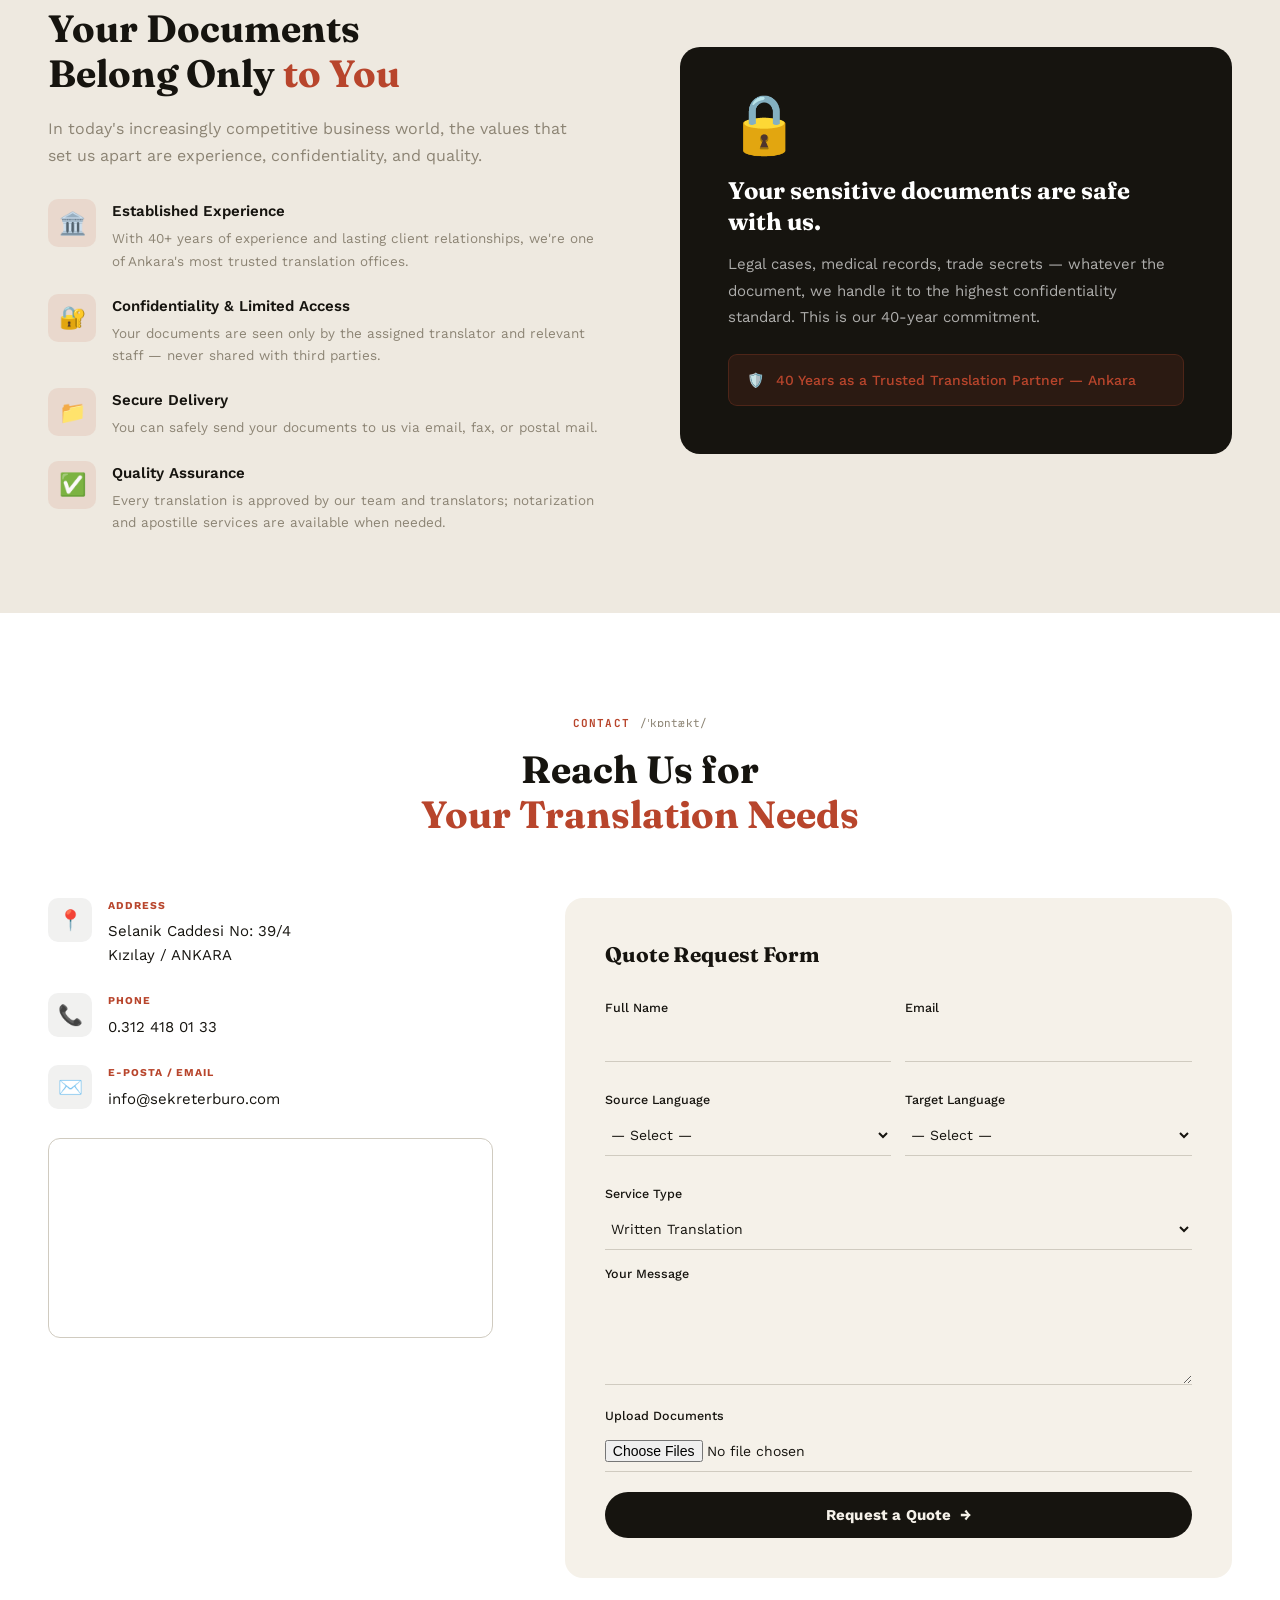
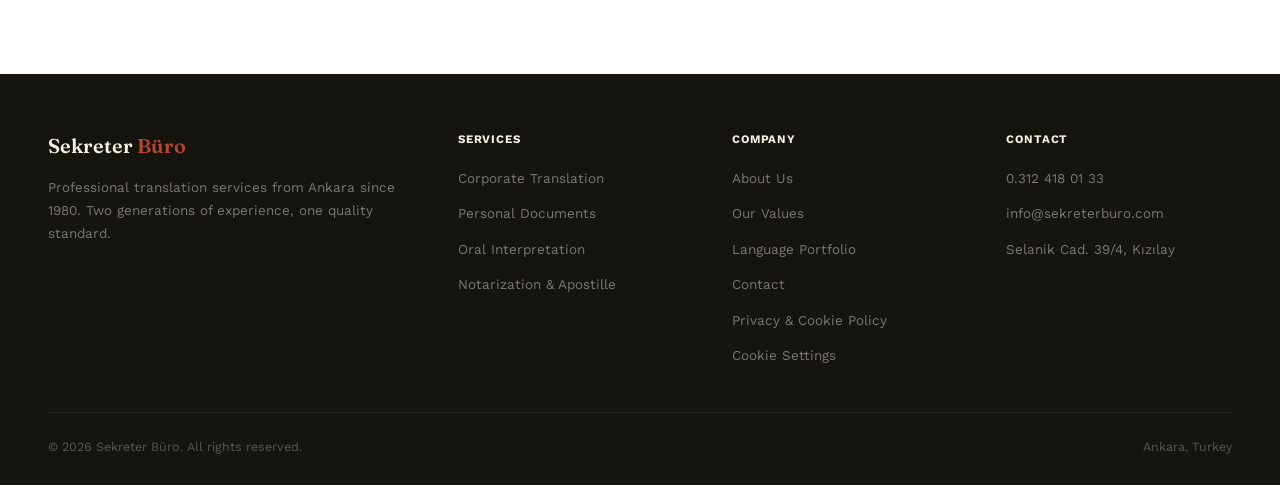
==== commit a9352e4a: "Remove discontinued phone line, fax, and Skype from contact info Client confirmed the 425 41 66 line" ====
--- a/en/index.html
+++ b/en/index.html
@@ -31,8 +31,7 @@
     "name": "Sekreter Büro",
     "description": "Legal, medical, technical and commercial translation services delivered by our team of sworn and notarized translators, with over 40 years of experience in Ankara since 1980. Written and oral translation, with notarized document translation and apostille support, in 22+ languages.",
     "url": "https://itssunok.github.io/sekreterburo/en/",
-    "telephone": ["+903124180133", "+903124254166"],
-    "faxNumber": "+903124184298",
+    "telephone": "+903124180133",
     "email": "info@sekreterburo.com",
     "foundingDate": "1980",
     "address": {
@@ -545,15 +544,7 @@
           <div class="ci-icon">📞</div>
           <div class="ci-body">
             <label>Phone</label>
-            <a href="tel:+903124180133">0.312 418 01 33</a><br>
-            <a href="tel:+903124254166">0.312 425 41 66</a>
-          </div>
-        </div>
-        <div class="contact-item">
-          <div class="ci-icon">📠</div>
-          <div class="ci-body">
-            <label>Fax</label>
-            <p>0.312 418 42 98</p>
+            <a href="tel:+903124180133">0.312 418 01 33</a>
           </div>
         </div>
         <div class="contact-item">
@@ -561,13 +552,6 @@
           <div class="ci-body">
             <label>E-posta / Email</label>
             <a href="mailto:info@sekreterburo.com">info@sekreterburo.com</a>
-          </div>
-        </div>
-        <div class="contact-item">
-          <div class="ci-icon">💬</div>
-          <div class="ci-body">
-            <label>Skype</label>
-            <a href="skype:alper_ok@hotmail.com">alper_ok@hotmail.com</a>
           </div>
         </div>
         <div class="contact-map">
@@ -729,7 +713,6 @@
       <h4>Contact</h4>
       <ul>
         <li><a href="tel:+903124180133">0.312 418 01 33</a></li>
-        <li><a href="tel:+903124254166">0.312 425 41 66</a></li>
         <li><a href="mailto:info@sekreterburo.com">info@sekreterburo.com</a></li>
         <li><a href="#contact">Selanik Cad. 39/4, Kızılay</a></li>
       </ul>
--- a/src/assets/styles/main.css
+++ b/src/assets/styles/main.css
@@ -444,6 +444,20 @@
     .footer-bottom p { color: rgba(245,241,233,0.3); font-size: 12.5px; }
     .footer-bottom a { color: rgba(245,241,233,0.3); text-decoration: none; }
 
+    /* ─── LEGAL CONTENT (privacy/cookie policy page) ─── */
+    .legal-page { padding: 160px 48px 100px; max-width: 760px; margin: 0 auto; }
+    .legal-content { margin-top: 24px; }
+    .legal-content h2 {
+      font-family: 'Fraunces', serif; font-size: 24px; font-weight: 700;
+      color: var(--ink); margin: 44px 0 14px;
+    }
+    .legal-content h2:first-child { margin-top: 0; }
+    .legal-content p { font-size: 15px; color: var(--ink); line-height: 1.8; margin-bottom: 16px; }
+    .legal-content ul { margin: 0 0 16px 20px; }
+    .legal-content li { font-size: 15px; color: var(--ink); line-height: 1.8; margin-bottom: 6px; }
+    .legal-content a { color: var(--stamp); }
+    .legal-updated { font-size: 12.5px; color: var(--taupe); margin-top: 8px; }
+
     /* ─── COOKIE CONSENT ─── */
     .consent-banner {
       position: fixed; left: 20px; right: 20px; bottom: 20px; z-index: 2000;
@@ -629,6 +643,7 @@
       #confidentiality { padding: 56px 20px; }
       #contact         { padding: 56px 20px; }
       footer           { padding: 44px 20px 20px; }
+      .legal-page      { padding: 120px 20px 60px; }
 
       /* Cookie consent */
       .consent-banner { left: 12px; right: 12px; bottom: 12px; padding: 20px; }
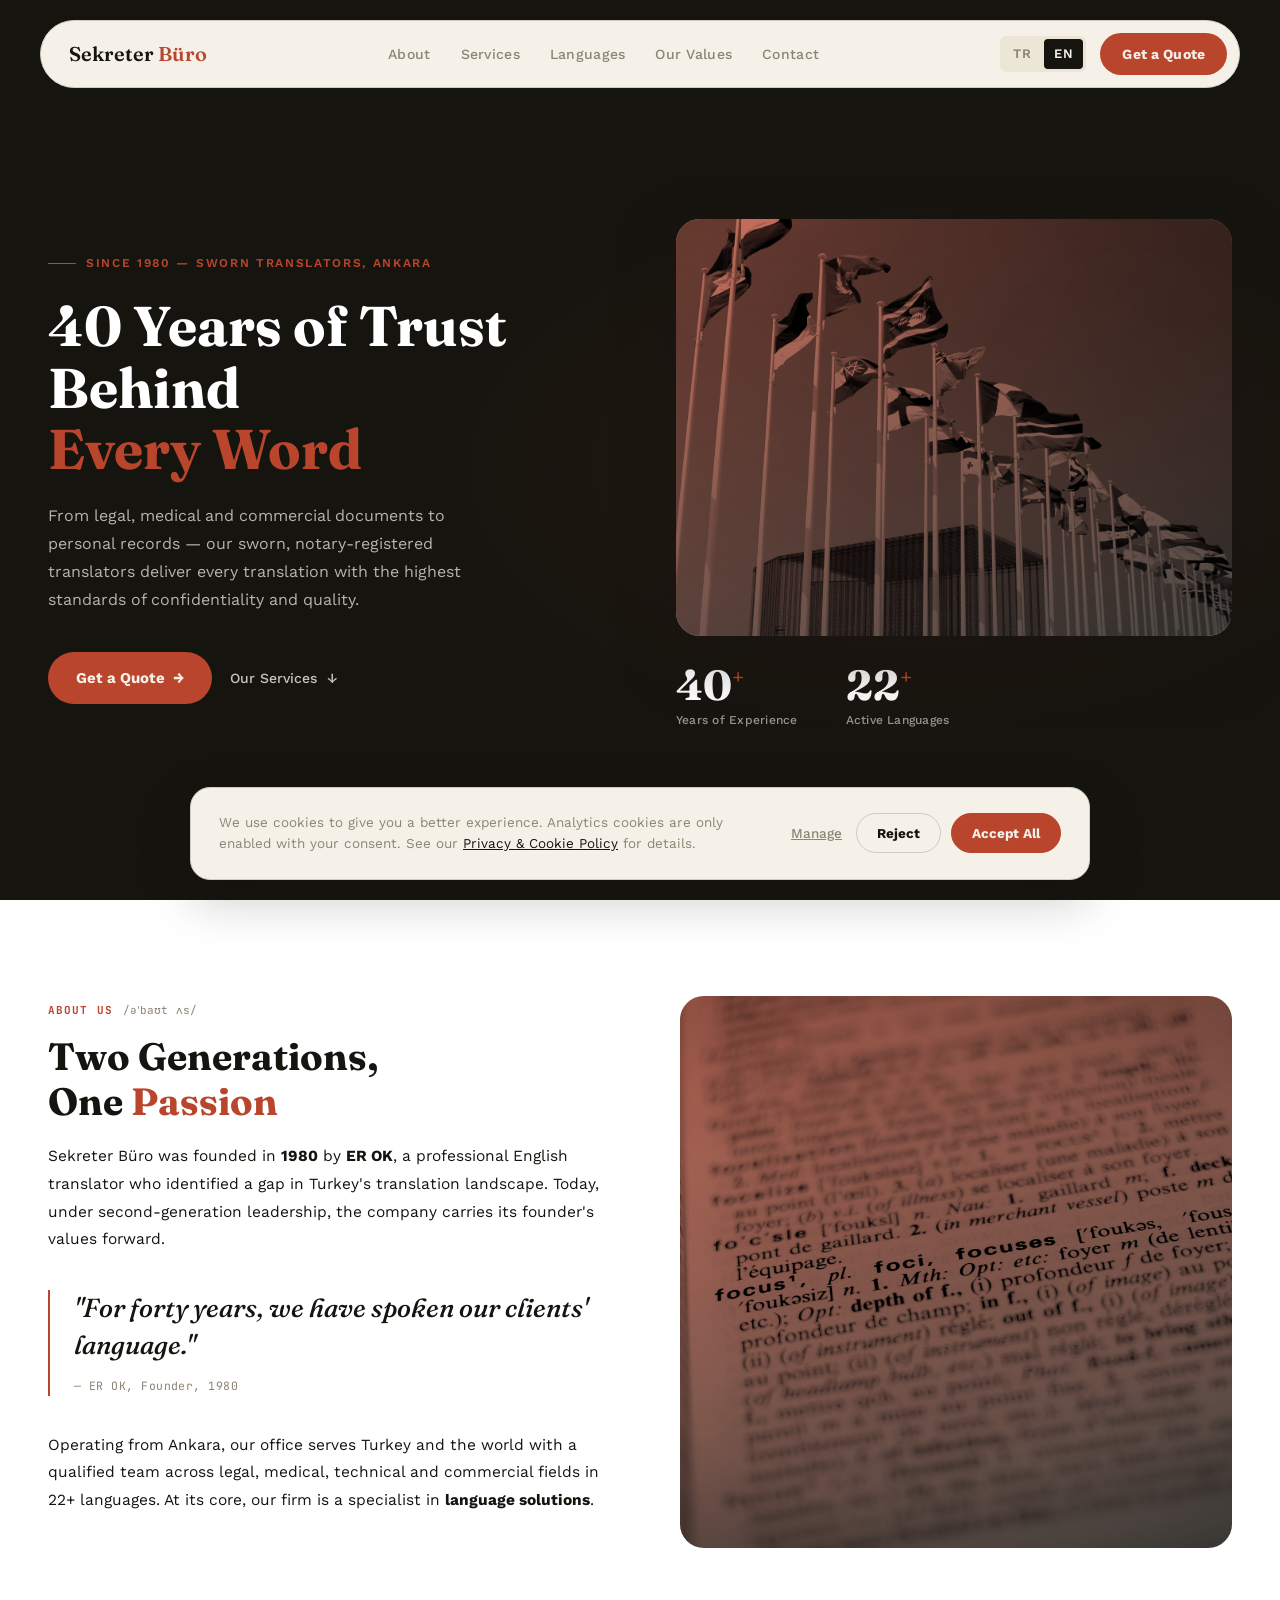
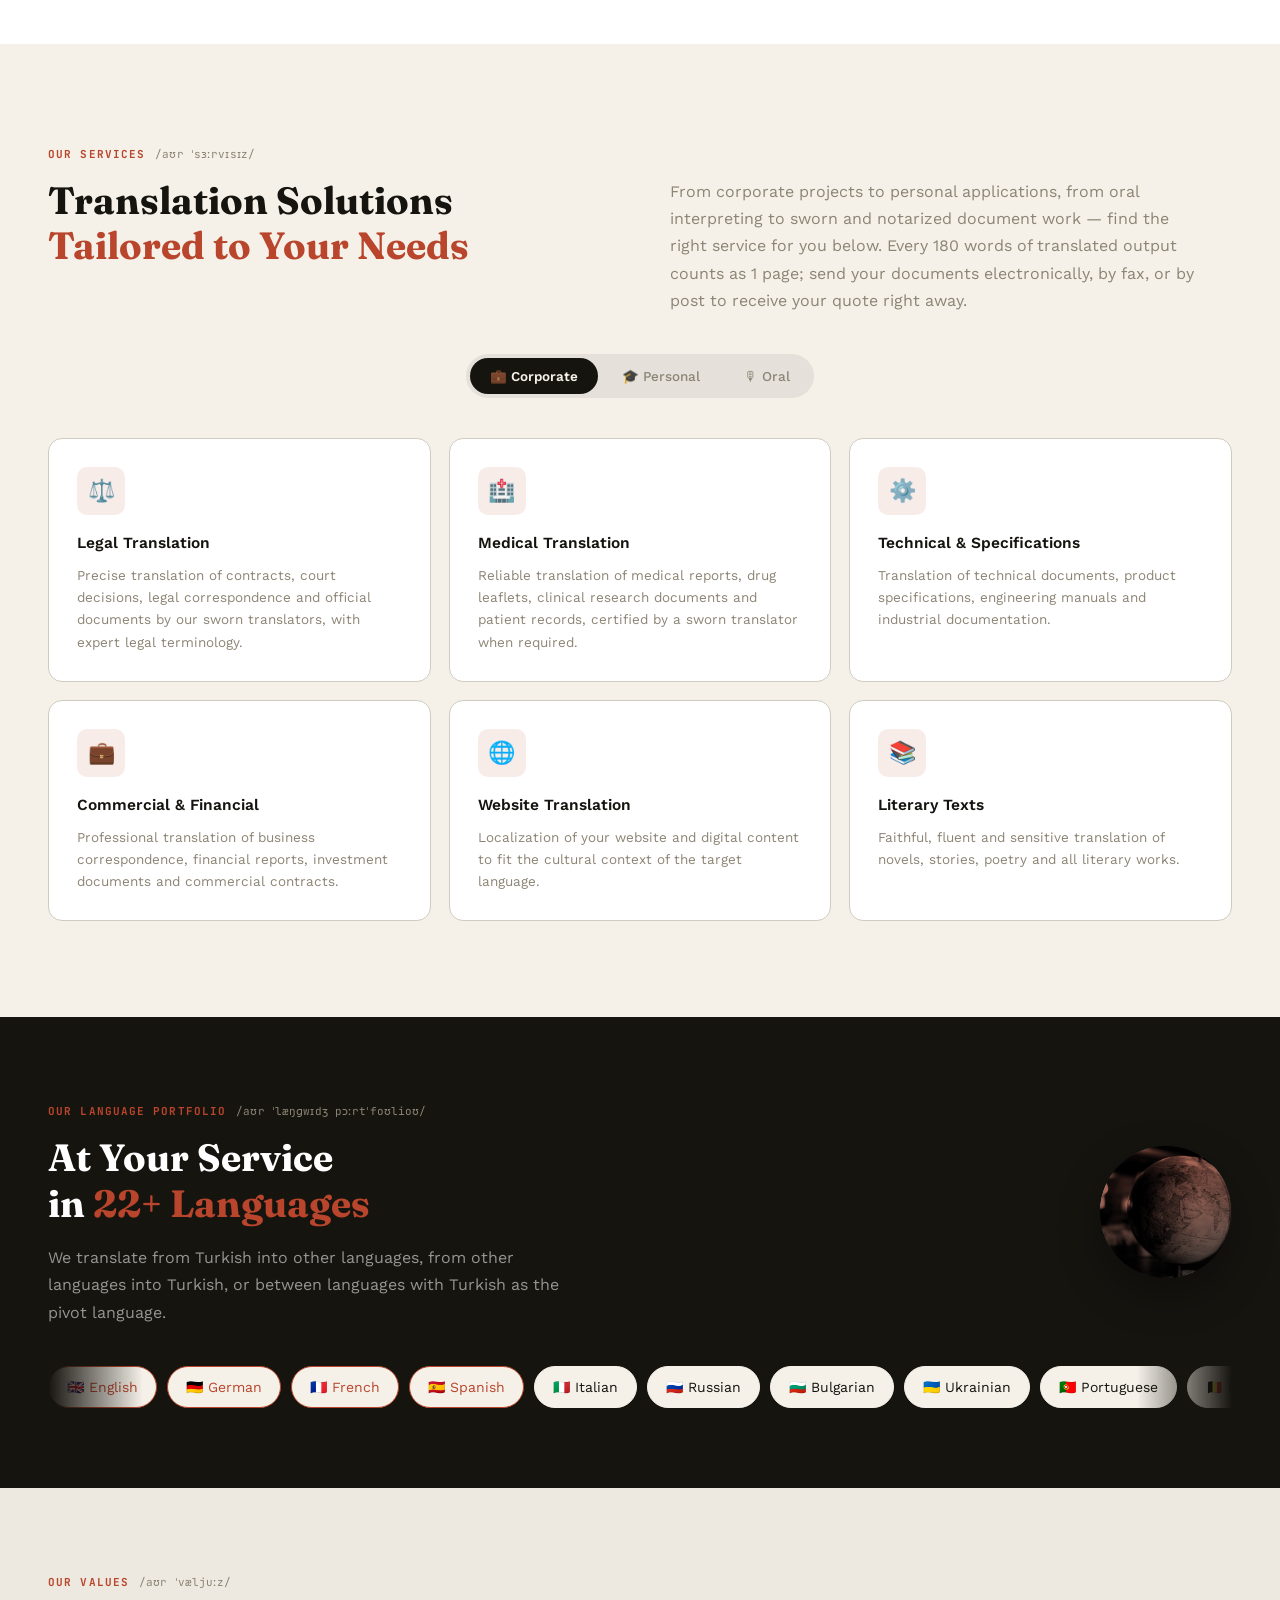
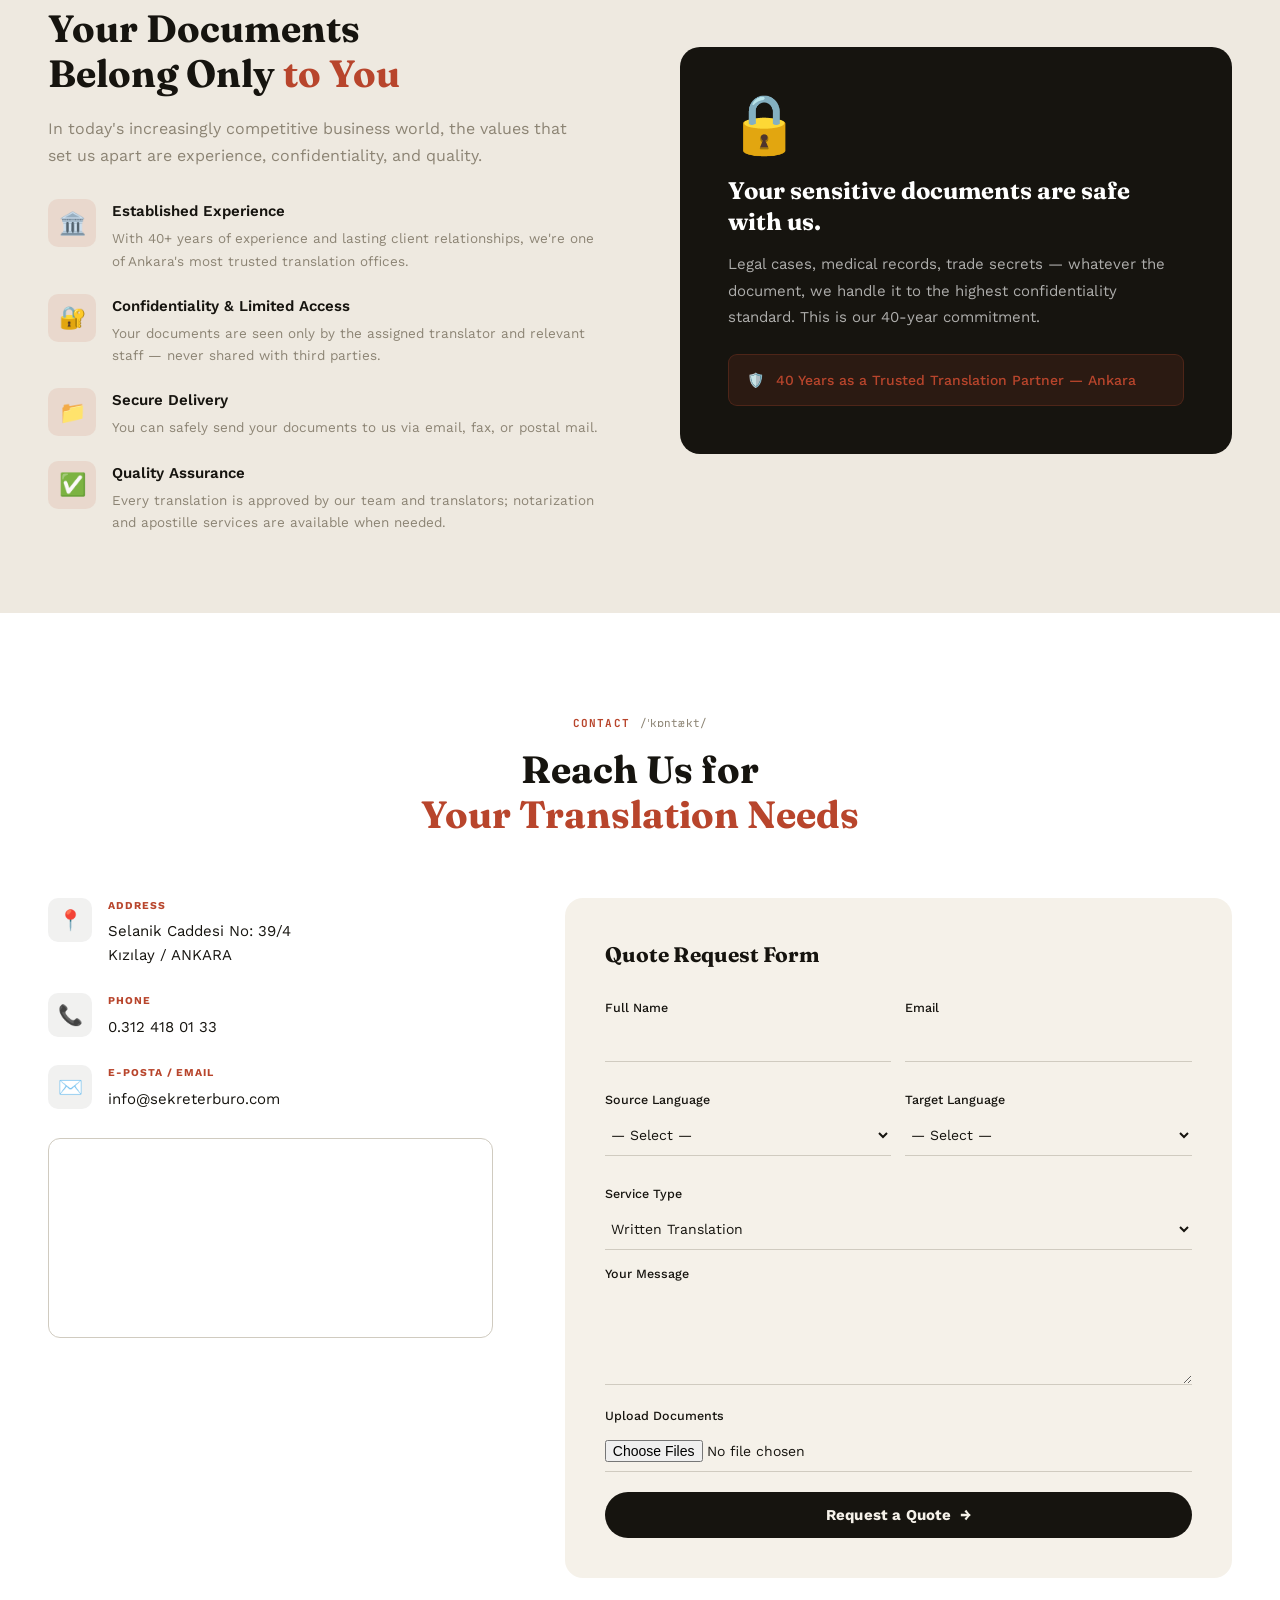
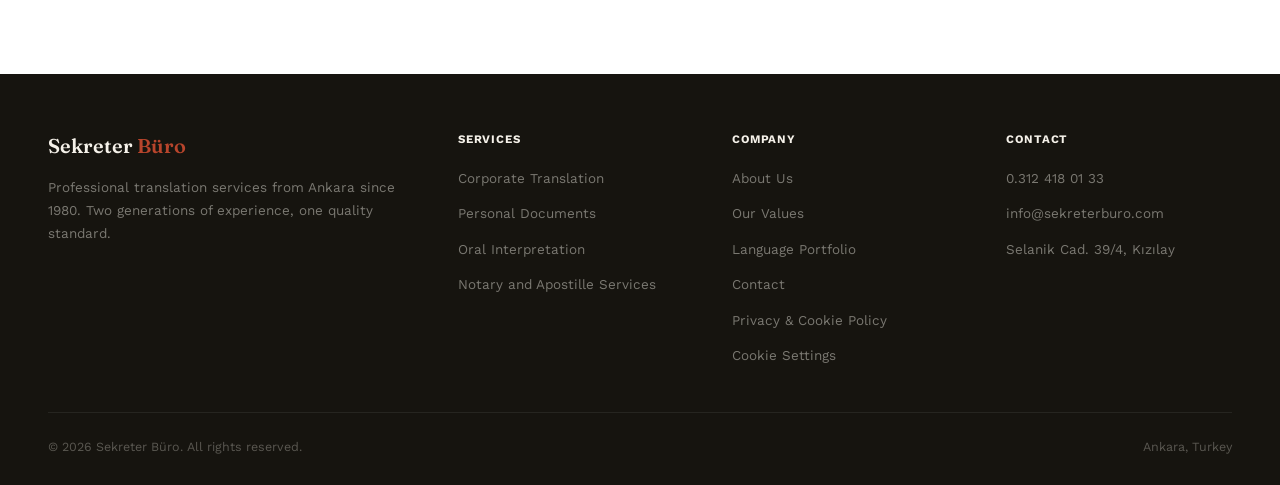
==== commit 0cf620f6: "Rename Noter & Apostil service to Noter ve Apostil Hizmetleri Client requested clearer service namin" ====
--- a/en/index.html
+++ b/en/index.html
@@ -308,7 +308,7 @@
         </div>
         <div class="svc-card">
           <div class="svc-icon">📜</div>
-          <h3>Notarization & Apostille</h3>
+          <h3>Notary and Apostille Services</h3>
           <p>Notarization, Ministry of Foreign Affairs approval and apostille processing for documents prepared by our sworn translators.</p>
         </div>
         <div class="svc-card">
@@ -653,7 +653,7 @@
             <option>Written Translation</option>
             <option>Oral Interpretation</option>
             <option>Personal Document (Diploma, Visa…)</option>
-            <option>Notarization & Apostille</option>
+            <option>Notary and Apostille Services</option>
           </select>
         </div>
         <div class="form-grp">
@@ -695,7 +695,7 @@
         <li><a href="#services">Corporate Translation</a></li>
         <li><a href="#services">Personal Documents</a></li>
         <li><a href="#services">Oral Interpretation</a></li>
-        <li><a href="#services">Notarization & Apostille</a></li>
+        <li><a href="#services">Notary and Apostille Services</a></li>
       </ul>
     </div>
     <div class="ft-col">
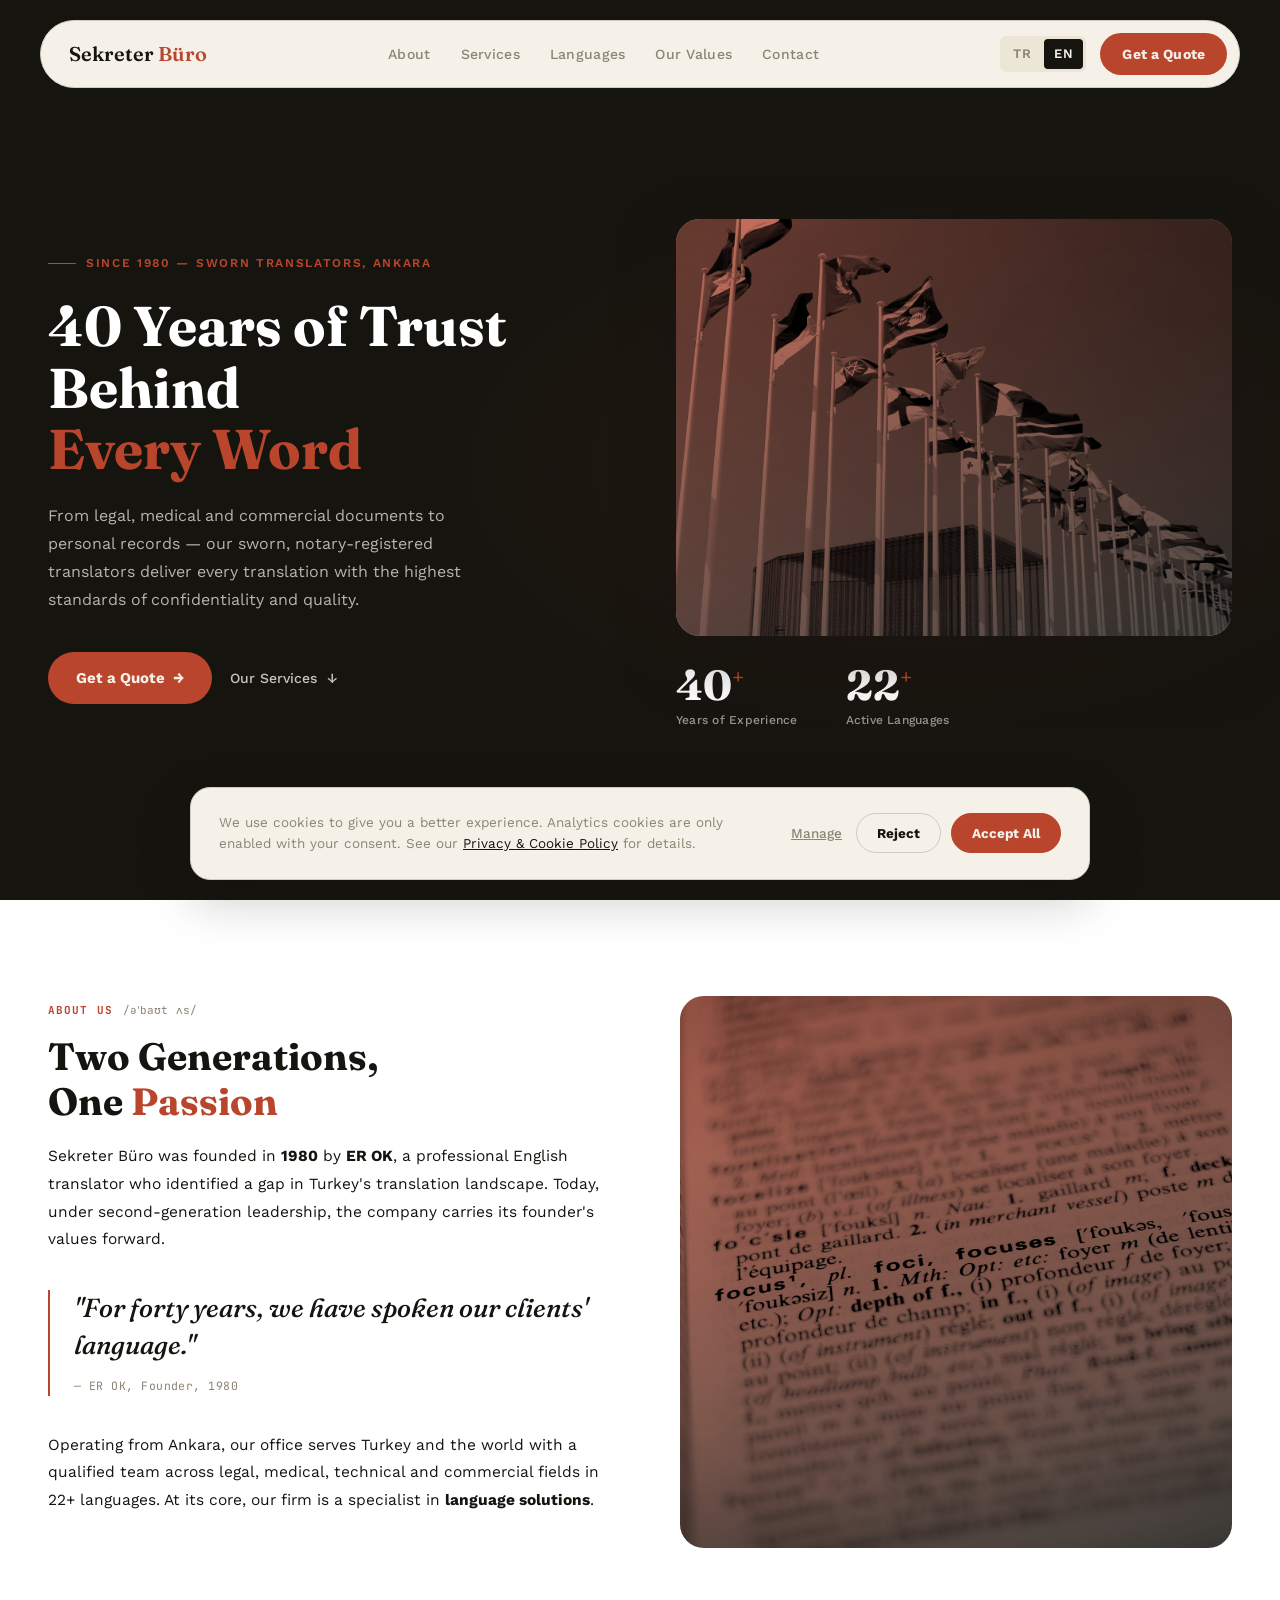
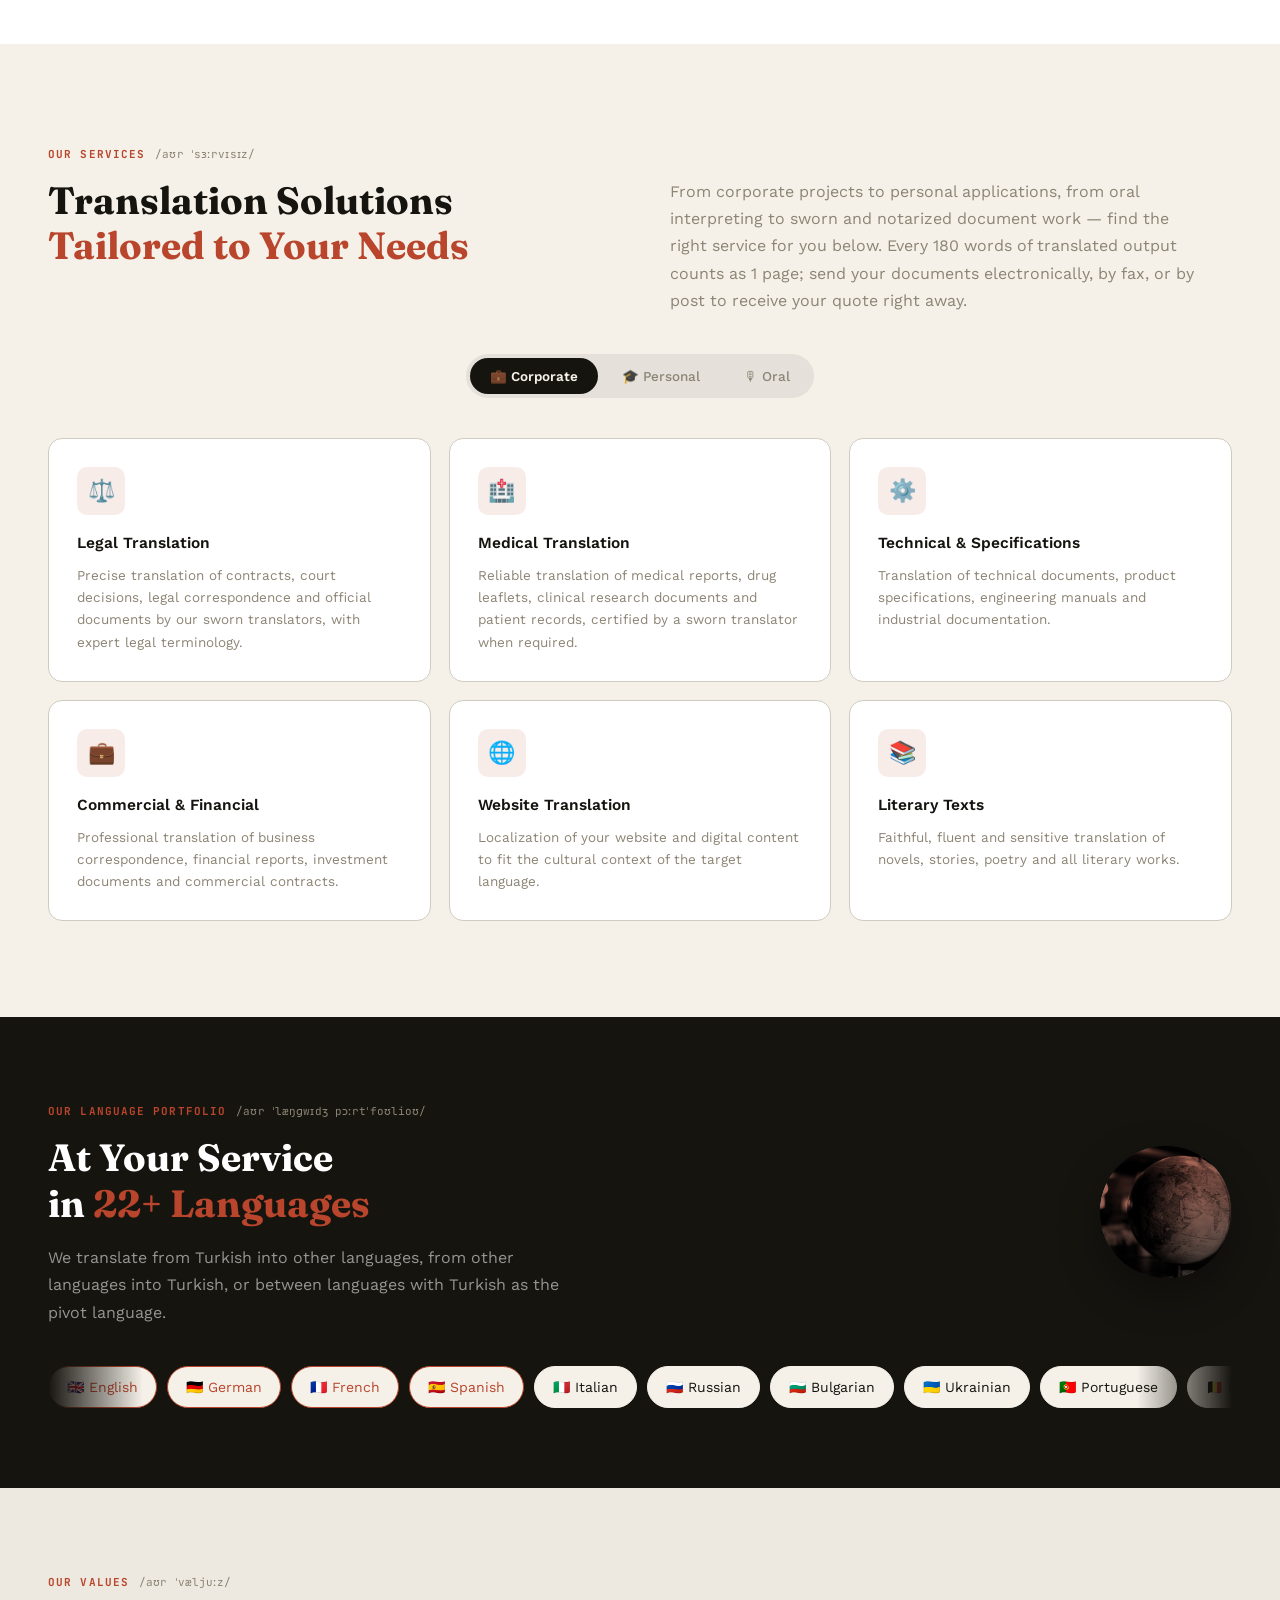
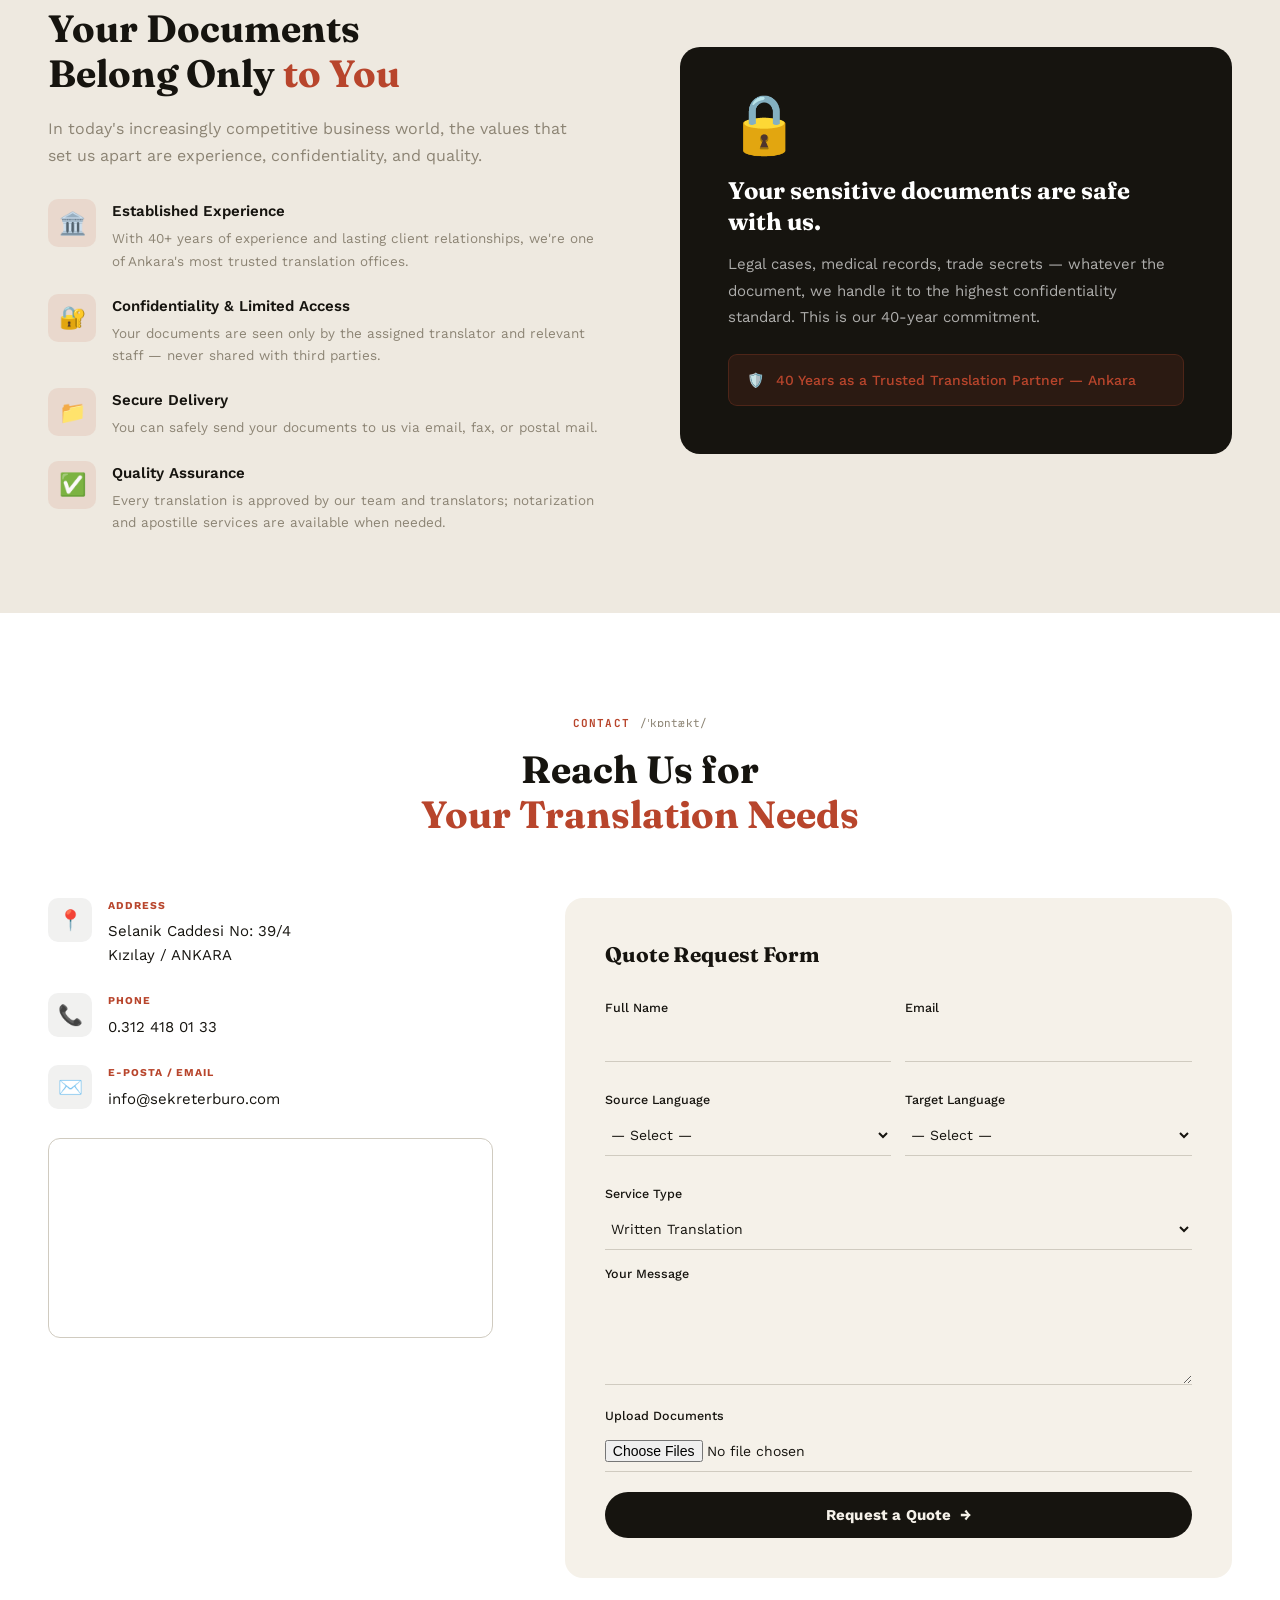
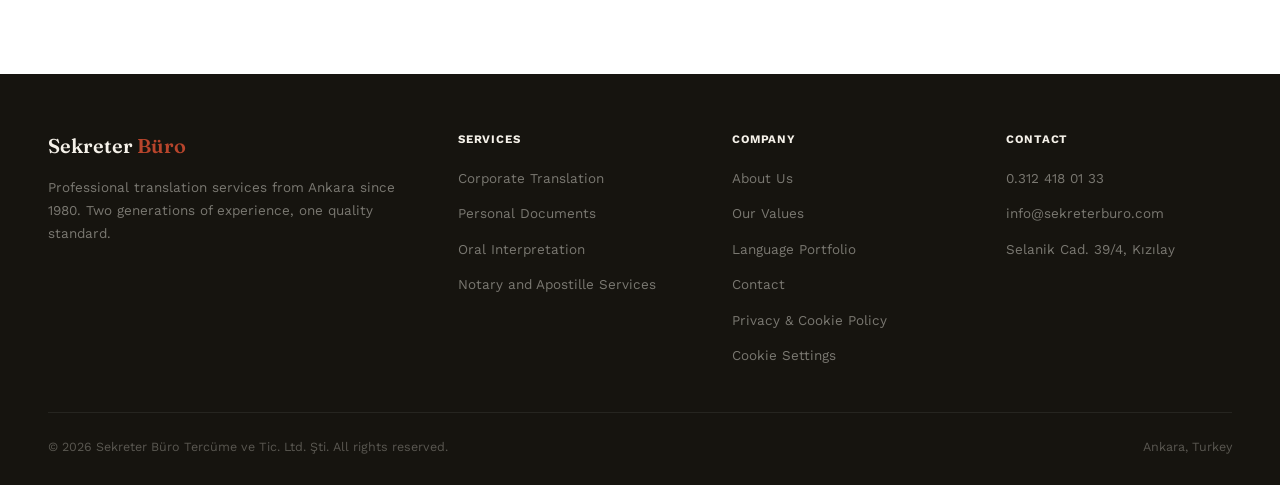
==== commit b74da303: "Use full legal entity name in formal/legal spots Client asked that "Sekreter Büro" read as the regis" ====
--- a/en/index.html
+++ b/en/index.html
@@ -14,7 +14,7 @@
        docs/superpowers/specs/2026-07-25-cookie-consent-design.md -->
   <script>window.GA_MEASUREMENT_ID = '__GA_MEASUREMENT_ID__';</script>
 
-  <title>Sekreter Büro | Sworn Translator Ankara | 22+ Languages | 40 Years of Experience</title>
+  <title>Sekreter Büro Tercüme ve Tic. Ltd. Şti. | Sworn Translator Ankara | 22+ Languages | 40 Years of Experience</title>
   <meta name="description" content="Legal, medical and commercial translation by our sworn and notarized translators, with 40+ years of experience in Ankara. Apostille support in 22+ languages.">
   <link rel="canonical" href="https://itssunok.github.io/sekreterburo/en/">
   <link rel="alternate" hreflang="tr" href="https://itssunok.github.io/sekreterburo/">
@@ -28,7 +28,7 @@
   {
     "@context": "https://schema.org",
     "@type": "LocalBusiness",
-    "name": "Sekreter Büro",
+    "name": "Sekreter Büro Tercüme ve Tic. Ltd. Şti.",
     "description": "Legal, medical, technical and commercial translation services delivered by our team of sworn and notarized translators, with over 40 years of experience in Ankara since 1980. Written and oral translation, with notarized document translation and apostille support, in 22+ languages.",
     "url": "https://itssunok.github.io/sekreterburo/en/",
     "telephone": "+903124180133",
@@ -719,7 +719,7 @@
     </div>
   </div>
   <div class="footer-bottom">
-    <p>© <span id="copyright-year">2024</span> Sekreter Büro. All rights reserved.</p>
+    <p>© <span id="copyright-year">2024</span> Sekreter Büro Tercüme ve Tic. Ltd. Şti. All rights reserved.</p>
     <p>Ankara, Turkey</p>
   </div>
 </footer>
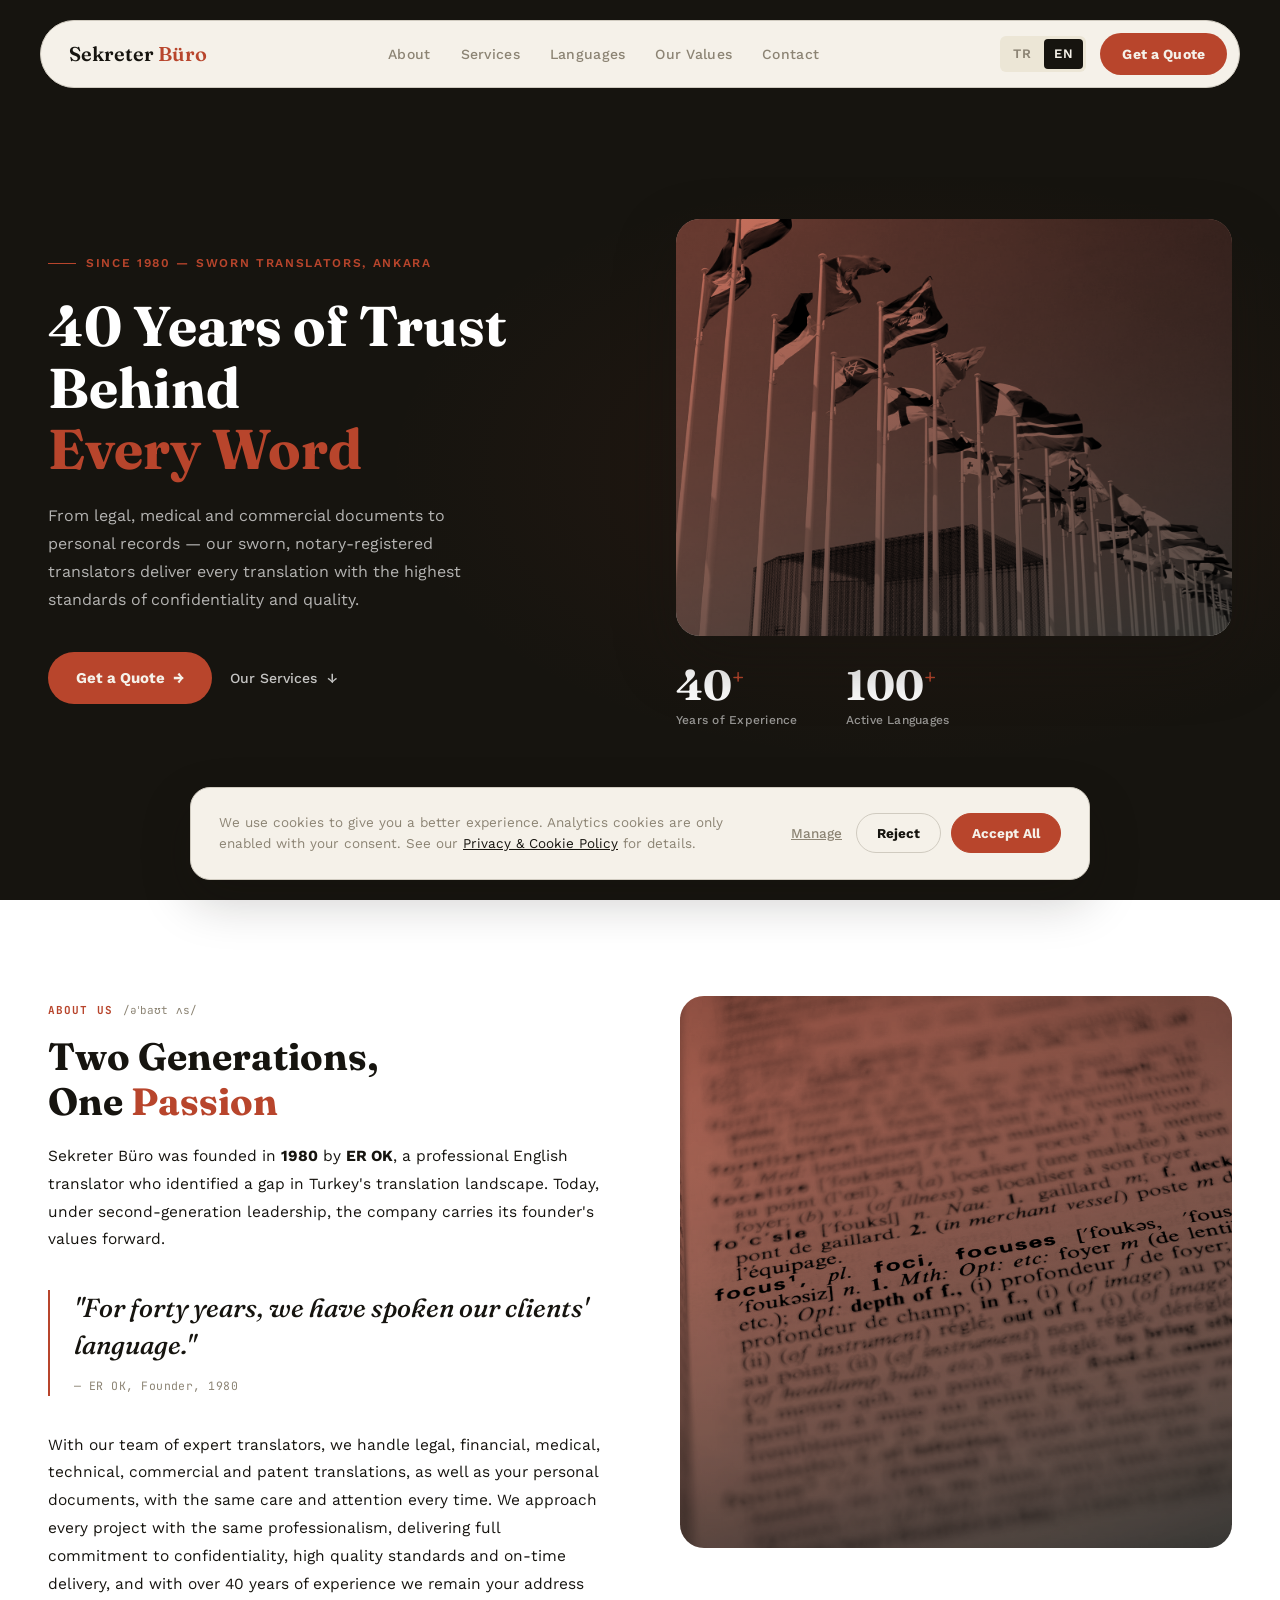
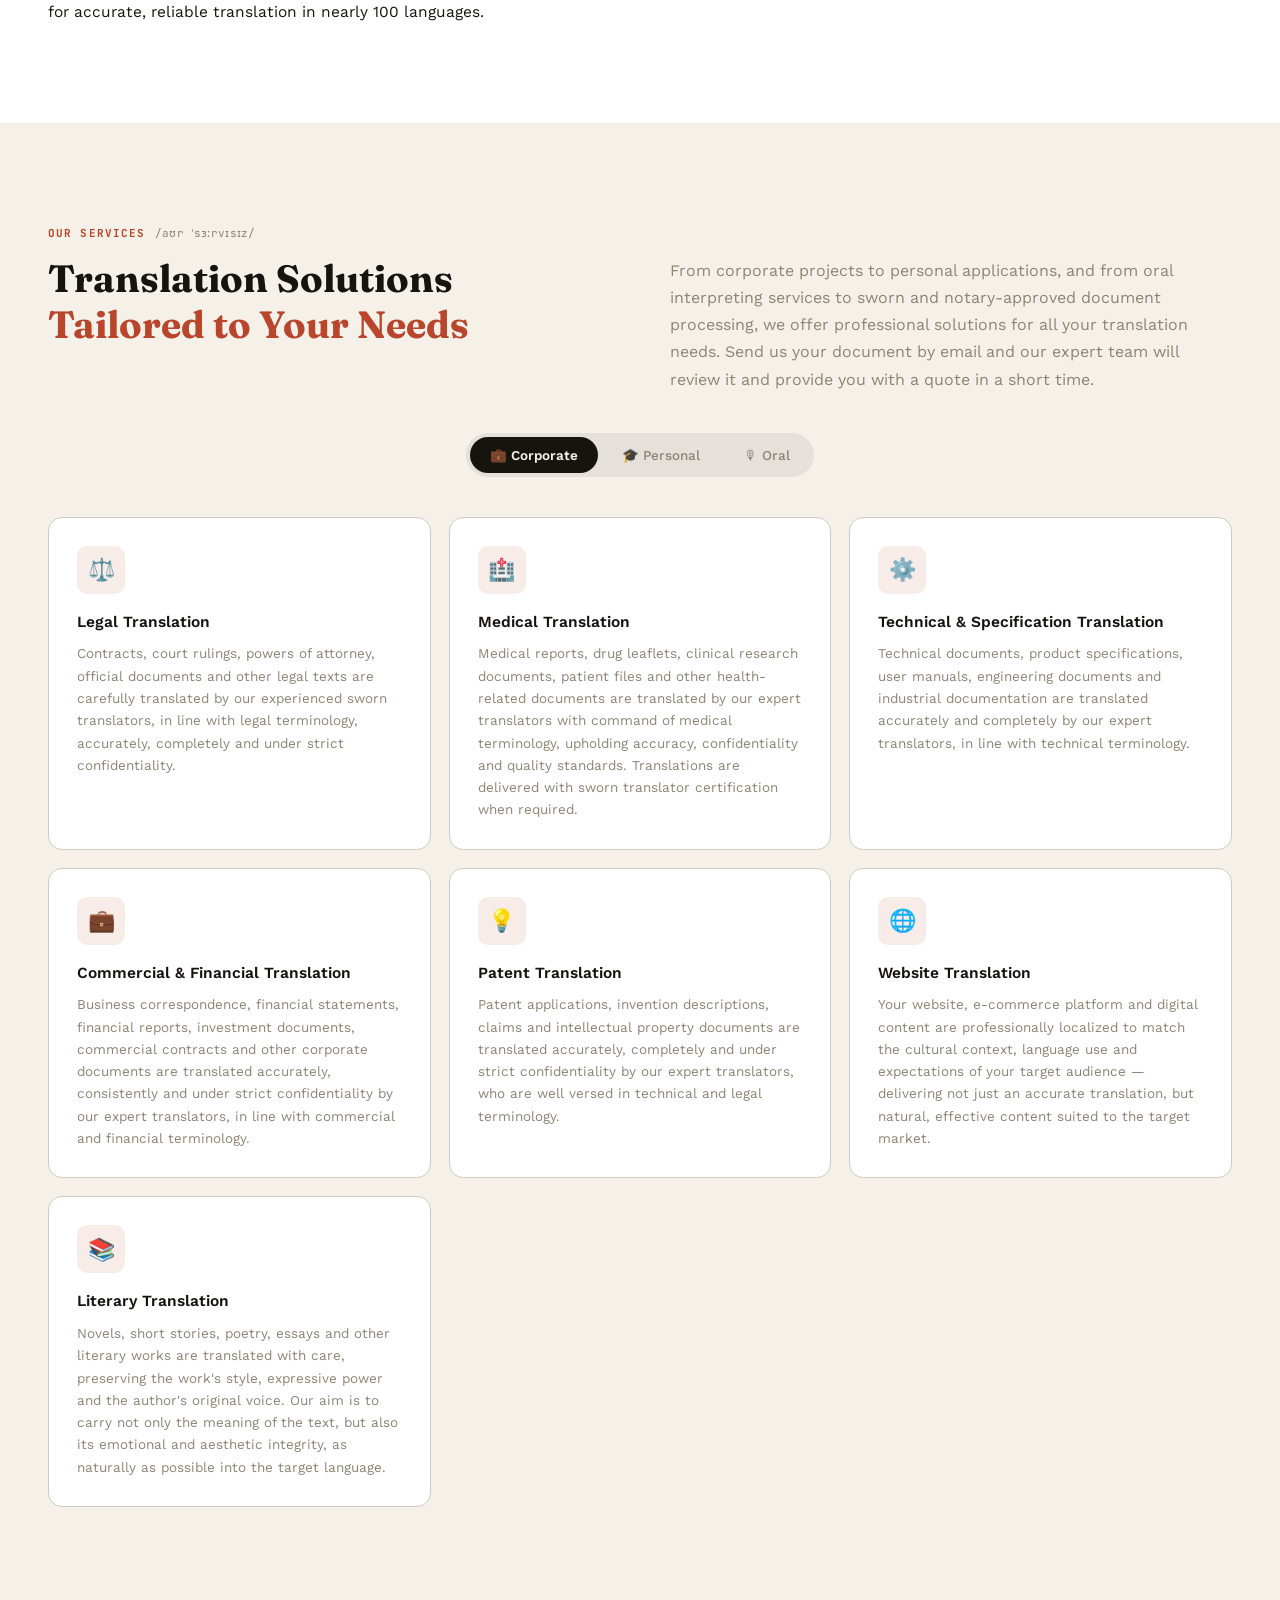
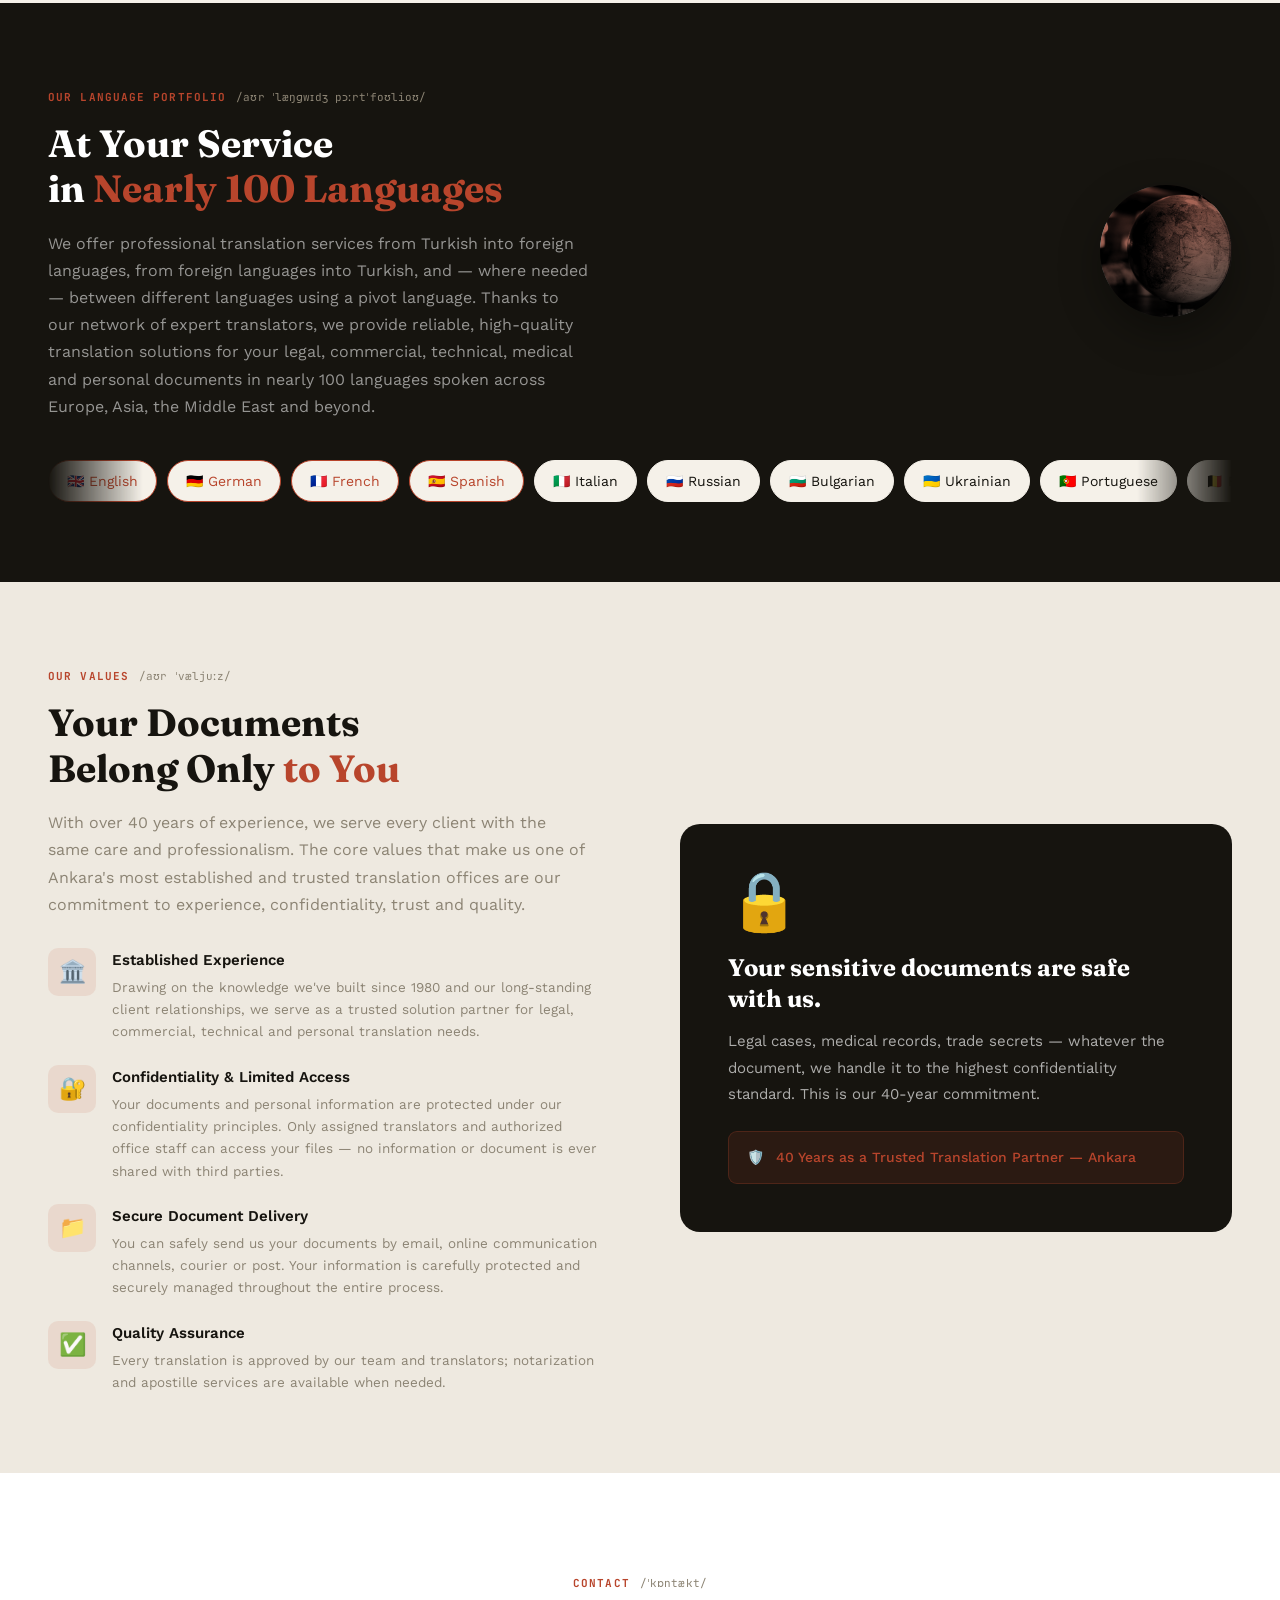
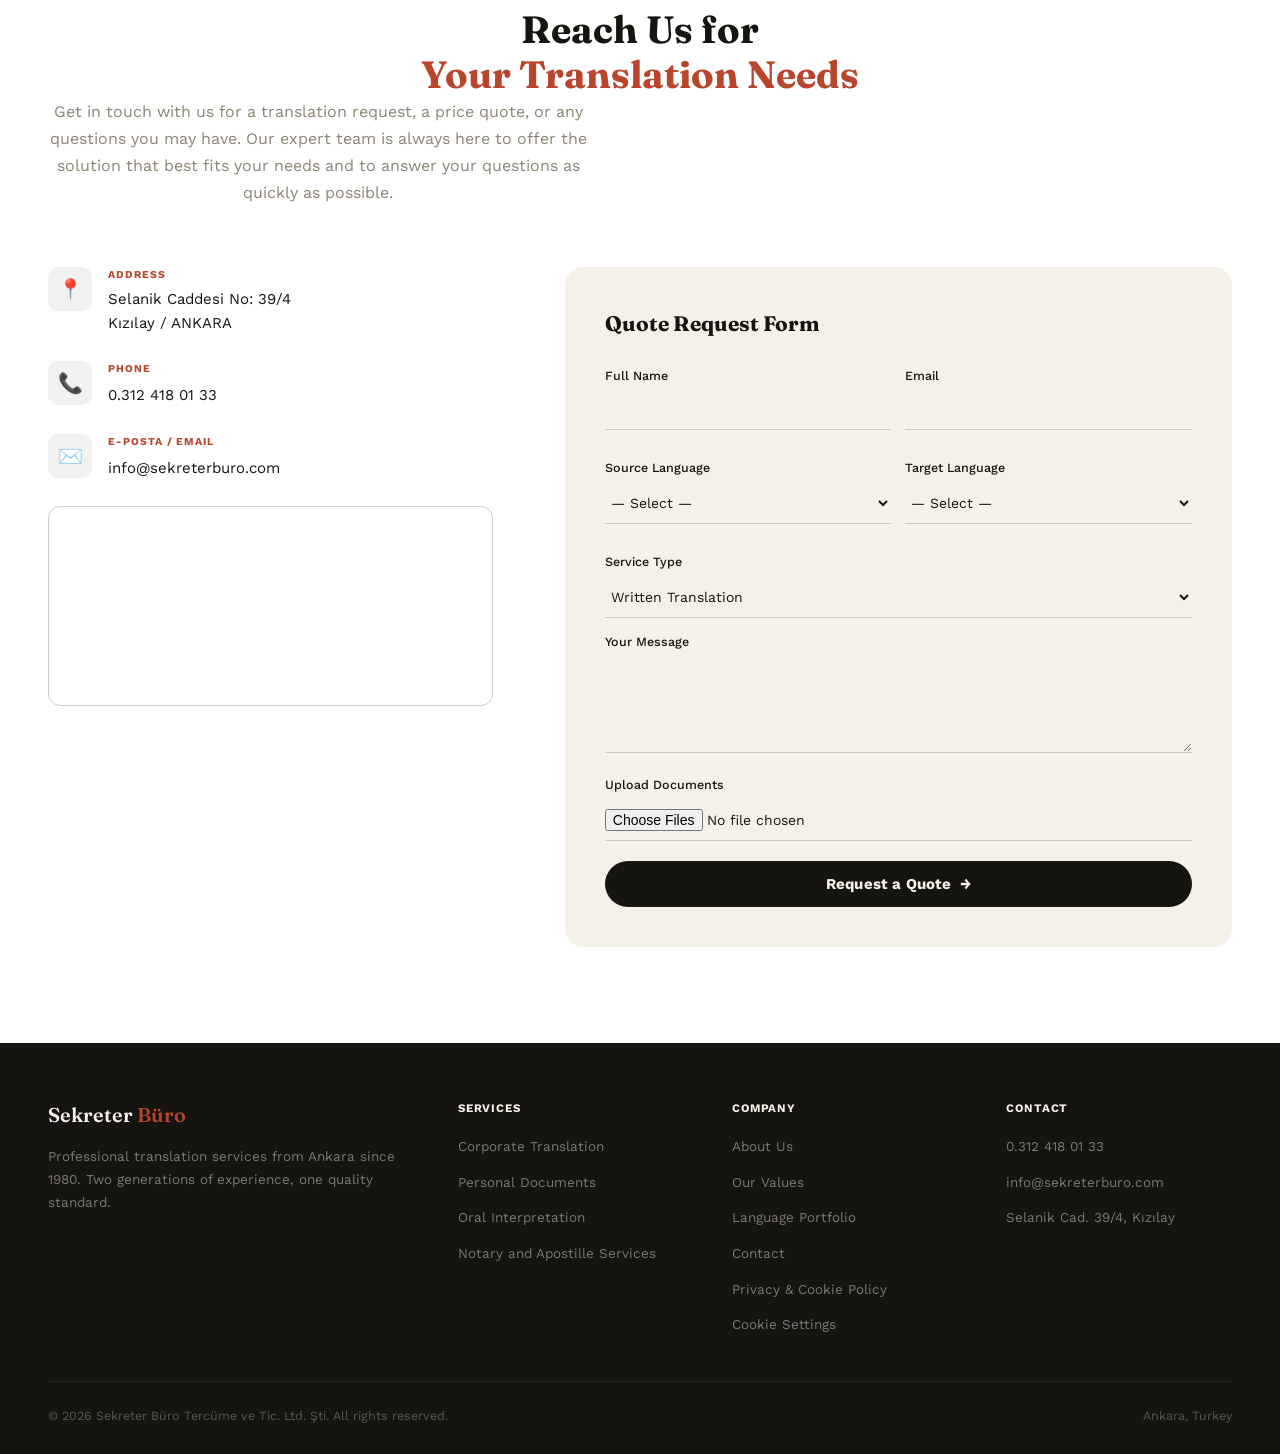
==== commit 0487efcb: "Rewrite service, values, and languages copy per client feedback Client sent updated, more detailed c" ====
--- a/en/index.html
+++ b/en/index.html
@@ -14,8 +14,8 @@
        docs/superpowers/specs/2026-07-25-cookie-consent-design.md -->
   <script>window.GA_MEASUREMENT_ID = '__GA_MEASUREMENT_ID__';</script>
 
-  <title>Sekreter Büro Tercüme ve Tic. Ltd. Şti. | Sworn Translator Ankara | 22+ Languages | 40 Years of Experience</title>
-  <meta name="description" content="Legal, medical and commercial translation by our sworn and notarized translators, with 40+ years of experience in Ankara. Apostille support in 22+ languages.">
+  <title>Sekreter Büro Tercüme ve Tic. Ltd. Şti. | Sworn Translator Ankara | 100+ Languages | 40 Years of Experience</title>
+  <meta name="description" content="Legal, medical and commercial translation by our sworn and notarized translators, with 40+ years of experience in Ankara. Apostille support in nearly 100 languages.">
   <link rel="canonical" href="https://itssunok.github.io/sekreterburo/en/">
   <link rel="alternate" hreflang="tr" href="https://itssunok.github.io/sekreterburo/">
   <link rel="alternate" hreflang="en" href="https://itssunok.github.io/sekreterburo/en/">
@@ -29,7 +29,7 @@
     "@context": "https://schema.org",
     "@type": "LocalBusiness",
     "name": "Sekreter Büro Tercüme ve Tic. Ltd. Şti.",
-    "description": "Legal, medical, technical and commercial translation services delivered by our team of sworn and notarized translators, with over 40 years of experience in Ankara since 1980. Written and oral translation, with notarized document translation and apostille support, in 22+ languages.",
+    "description": "Legal, financial, medical, technical, commercial and patent translation services delivered by our team of sworn and notarized translators, with over 40 years of experience in Ankara since 1980. Written and oral translation, with notarized document translation and apostille support, in nearly 100 languages.",
     "url": "https://itssunok.github.io/sekreterburo/en/",
     "telephone": "+903124180133",
     "email": "info@sekreterburo.com",
@@ -163,7 +163,7 @@
           </div>
         </div>
         <div>
-          <div class="stat-num">22<sup>+</sup></div>
+          <div class="stat-num">100<sup>+</sup></div>
           <div class="stat-lbl">
             Active Languages
           </div>
@@ -203,7 +203,7 @@
           </div>
           <p>
             
-            Operating from Ankara, our office serves Turkey and the world with a qualified team across legal, medical, technical and commercial fields in 22+ languages. At its core, our firm is a specialist in <strong>language solutions</strong>.
+            With our team of expert translators, we handle legal, financial, medical, technical, commercial and patent translations, as well as your personal documents, with the same care and attention every time. We approach every project with the same professionalism, delivering full commitment to confidentiality, high quality standards and on-time delivery, and with over 40 years of experience we remain your address for accurate, reliable translation in nearly 100 languages.
           </p>
         </div>
       </div>
@@ -235,7 +235,7 @@
       </div>
       <p class="section-sub">
 
-        From corporate projects to personal applications, from oral interpreting to sworn and notarized document work — find the right service for you below. Every 180 words of translated output counts as 1 page; send your documents electronically, by fax, or by post to receive your quote right away.
+        From corporate projects to personal applications, and from oral interpreting services to sworn and notary-approved document processing, we offer professional solutions for all your translation needs. Send us your document by email and our expert team will review it and provide you with a quote in a short time.
       </p>
     </div>
 
@@ -258,32 +258,37 @@
         <div class="svc-card">
           <div class="svc-icon">⚖️</div>
           <h3>Legal Translation</h3>
-          <p>Precise translation of contracts, court decisions, legal correspondence and official documents by our sworn translators, with expert legal terminology.</p>
+          <p>Contracts, court rulings, powers of attorney, official documents and other legal texts are carefully translated by our experienced sworn translators, in line with legal terminology, accurately, completely and under strict confidentiality.</p>
         </div>
         <div class="svc-card">
           <div class="svc-icon">🏥</div>
           <h3>Medical Translation</h3>
-          <p>Reliable translation of medical reports, drug leaflets, clinical research documents and patient records, certified by a sworn translator when required.</p>
+          <p>Medical reports, drug leaflets, clinical research documents, patient files and other health-related documents are translated by our expert translators with command of medical terminology, upholding accuracy, confidentiality and quality standards. Translations are delivered with sworn translator certification when required.</p>
         </div>
         <div class="svc-card">
           <div class="svc-icon">⚙️</div>
-          <h3>Technical & Specifications</h3>
-          <p>Translation of technical documents, product specifications, engineering manuals and industrial documentation.</p>
+          <h3>Technical & Specification Translation</h3>
+          <p>Technical documents, product specifications, user manuals, engineering documents and industrial documentation are translated accurately and completely by our expert translators, in line with technical terminology.</p>
         </div>
         <div class="svc-card">
           <div class="svc-icon">💼</div>
-          <h3>Commercial & Financial</h3>
-          <p>Professional translation of business correspondence, financial reports, investment documents and commercial contracts.</p>
+          <h3>Commercial & Financial Translation</h3>
+          <p>Business correspondence, financial statements, financial reports, investment documents, commercial contracts and other corporate documents are translated accurately, consistently and under strict confidentiality by our expert translators, in line with commercial and financial terminology.</p>
+        </div>
+        <div class="svc-card">
+          <div class="svc-icon">💡</div>
+          <h3>Patent Translation</h3>
+          <p>Patent applications, invention descriptions, claims and intellectual property documents are translated accurately, completely and under strict confidentiality by our expert translators, who are well versed in technical and legal terminology.</p>
         </div>
         <div class="svc-card">
           <div class="svc-icon">🌐</div>
           <h3>Website Translation</h3>
-          <p>Localization of your website and digital content to fit the cultural context of the target language.</p>
+          <p>Your website, e-commerce platform and digital content are professionally localized to match the cultural context, language use and expectations of your target audience — delivering not just an accurate translation, but natural, effective content suited to the target market.</p>
         </div>
         <div class="svc-card">
           <div class="svc-icon">📚</div>
-          <h3>Literary Texts</h3>
-          <p>Faithful, fluent and sensitive translation of novels, stories, poetry and all literary works.</p>
+          <h3>Literary Translation</h3>
+          <p>Novels, short stories, poetry, essays and other literary works are translated with care, preserving the work's style, expressive power and the author's original voice. Our aim is to carry not only the meaning of the text, but also its emotional and aesthetic integrity, as naturally as possible into the target language.</p>
         </div>
       </div>
     </div>
@@ -370,11 +375,11 @@
         </div>
         <h2 class="section-title">
 
-          At Your Service<br>in <em>22+ Languages</em>
+          At Your Service<br>in <em>Nearly 100 Languages</em>
         </h2>
         <p class="section-sub">
 
-          We translate from Turkish into other languages, from other languages into Turkish, or between languages with Turkish as the pivot language.
+          We offer professional translation services from Turkish into foreign languages, from foreign languages into Turkish, and — where needed — between different languages using a pivot language. Thanks to our network of expert translators, we provide reliable, high-quality translation solutions for your legal, commercial, technical, medical and personal documents in nearly 100 languages spoken across Europe, Asia, the Middle East and beyond.
         </p>
       </div>
       <div class="languages-photo photo-duo">
@@ -455,28 +460,28 @@
         </h2>
         <p class="section-sub">
 
-          In today's increasingly competitive business world, the values that set us apart are experience, confidentiality, and quality.
+          With over 40 years of experience, we serve every client with the same care and professionalism. The core values that make us one of Ankara's most established and trusted translation offices are our commitment to experience, confidentiality, trust and quality.
         </p>
         <div class="conf-points">
           <div class="conf-pt">
             <div class="conf-pt-icon">🏛️</div>
             <div class="conf-pt-text">
               <h4>Established Experience</h4>
-              <p>With 40+ years of experience and lasting client relationships, we're one of Ankara's most trusted translation offices.</p>
+              <p>Drawing on the knowledge we've built since 1980 and our long-standing client relationships, we serve as a trusted solution partner for legal, commercial, technical and personal translation needs.</p>
             </div>
           </div>
           <div class="conf-pt">
             <div class="conf-pt-icon">🔐</div>
             <div class="conf-pt-text">
               <h4>Confidentiality & Limited Access</h4>
-              <p>Your documents are seen only by the assigned translator and relevant staff — never shared with third parties.</p>
+              <p>Your documents and personal information are protected under our confidentiality principles. Only assigned translators and authorized office staff can access your files — no information or document is ever shared with third parties.</p>
             </div>
           </div>
           <div class="conf-pt">
             <div class="conf-pt-icon">📁</div>
             <div class="conf-pt-text">
-              <h4>Secure Delivery</h4>
-              <p>You can safely send your documents to us via email, fax, or postal mail.</p>
+              <h4>Secure Document Delivery</h4>
+              <p>You can safely send us your documents by email, online communication channels, courier or post. Your information is carefully protected and securely managed throughout the entire process.</p>
             </div>
           </div>
           <div class="conf-pt">
@@ -527,6 +532,9 @@
         
         Reach Us for<br><em>Your Translation Needs</em>
       </h2>
+      <p class="section-sub">
+        Get in touch with us for a translation request, a price quote, or any questions you may have. Our expert team is always here to offer the solution that best fits your needs and to answer your questions as quickly as possible.
+      </p>
     </div>
 
     <div class="contact-grid">
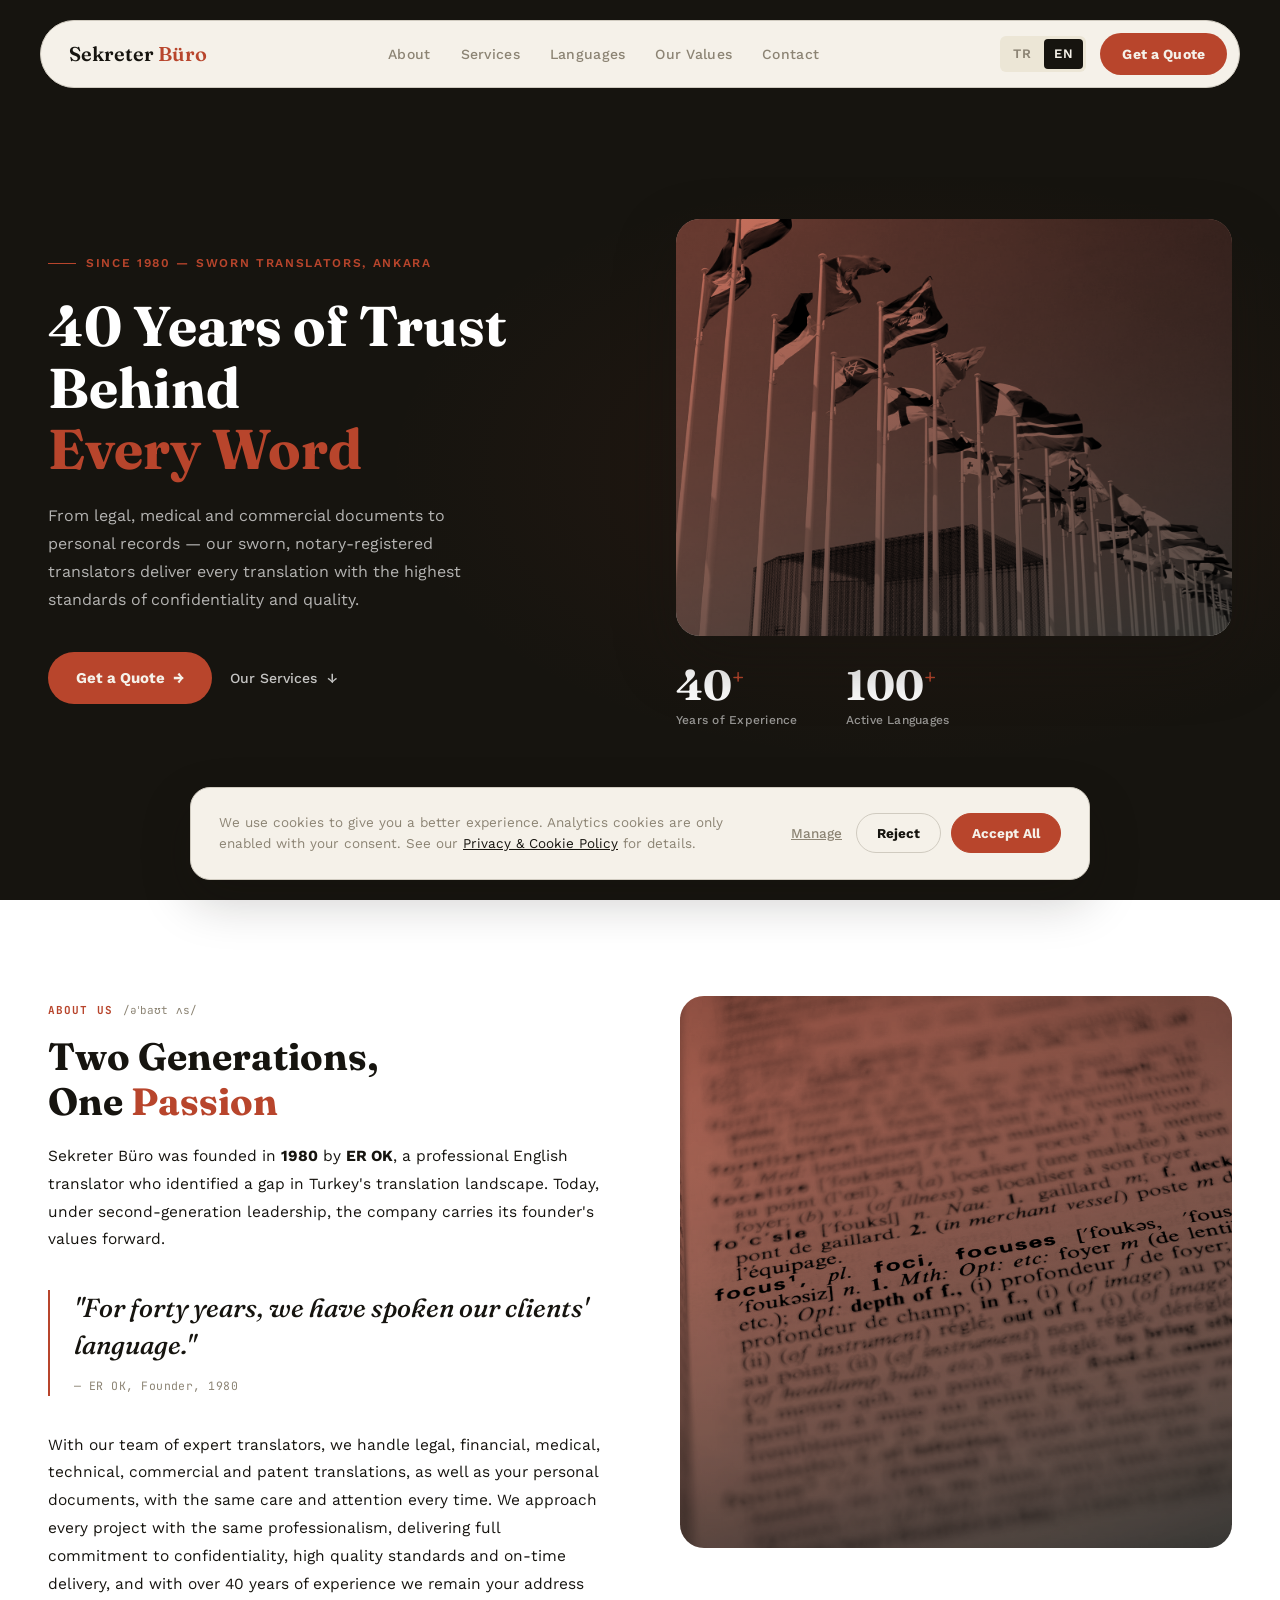
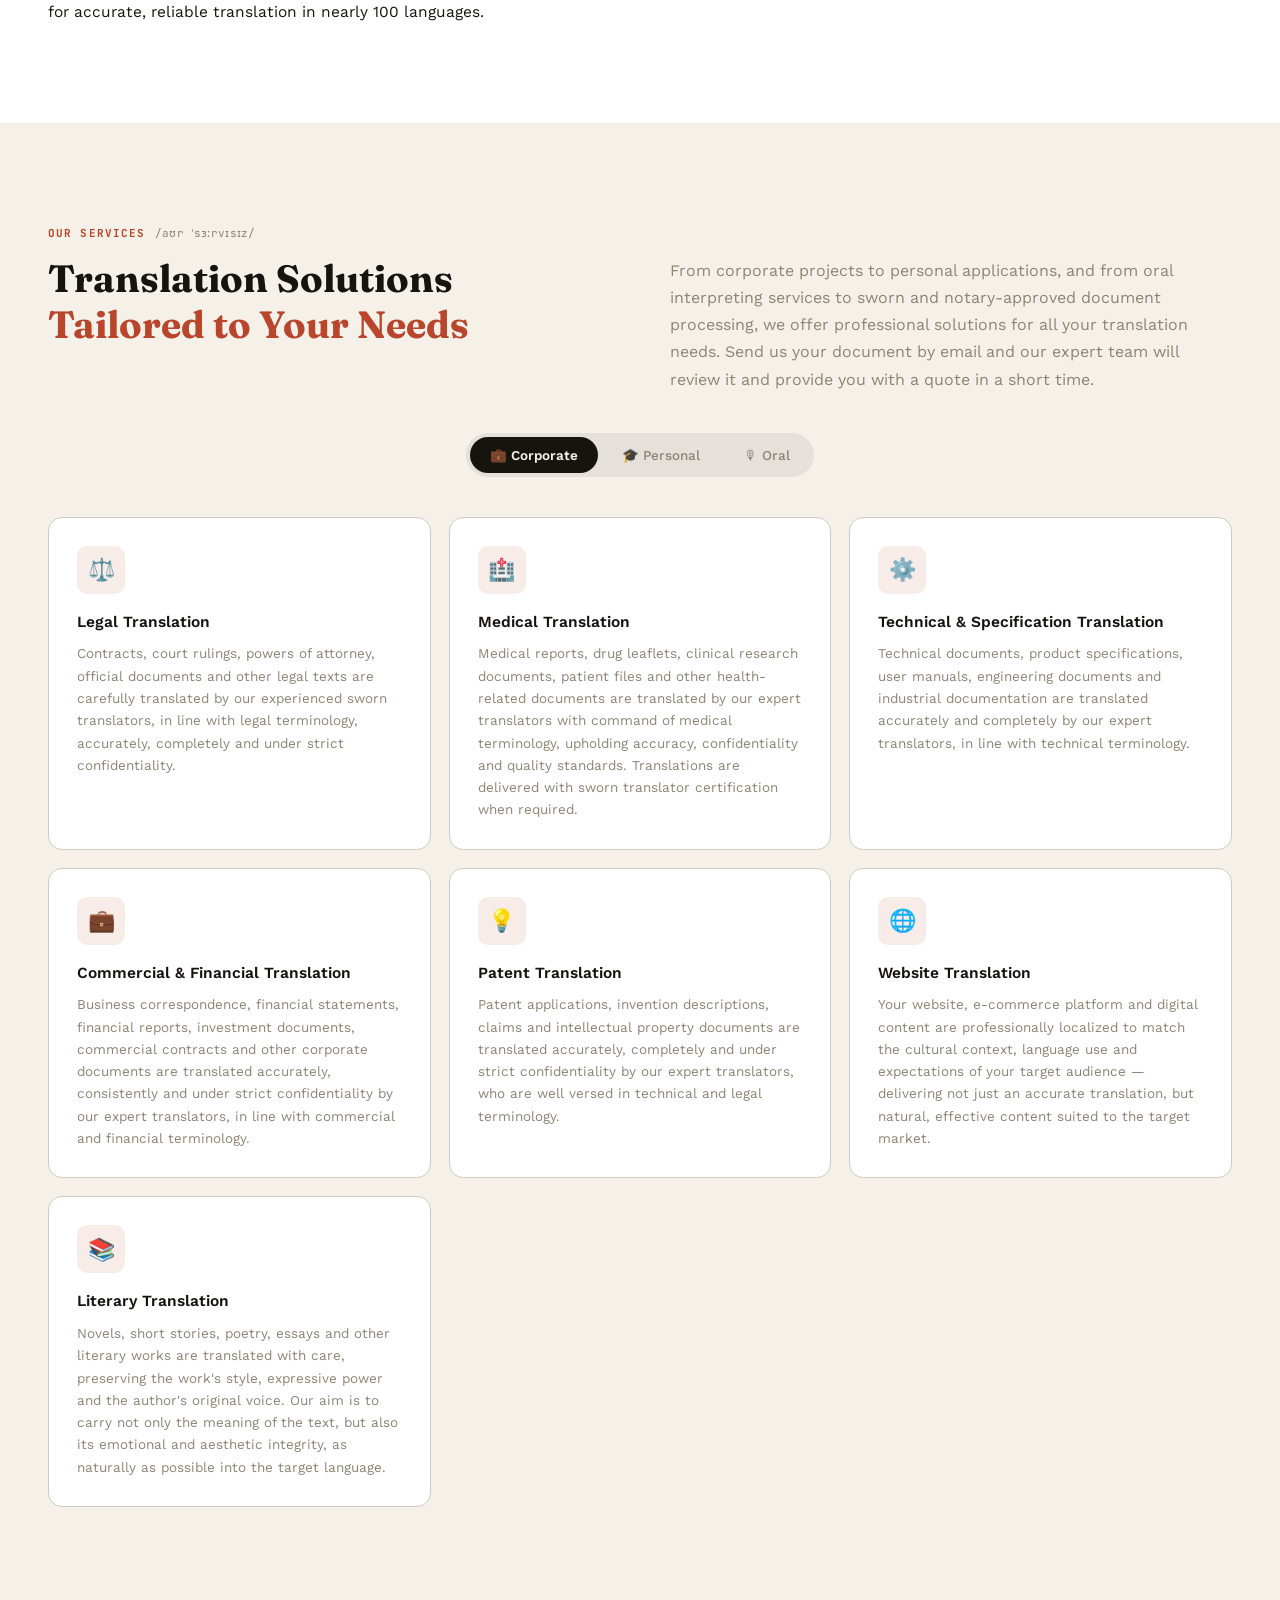
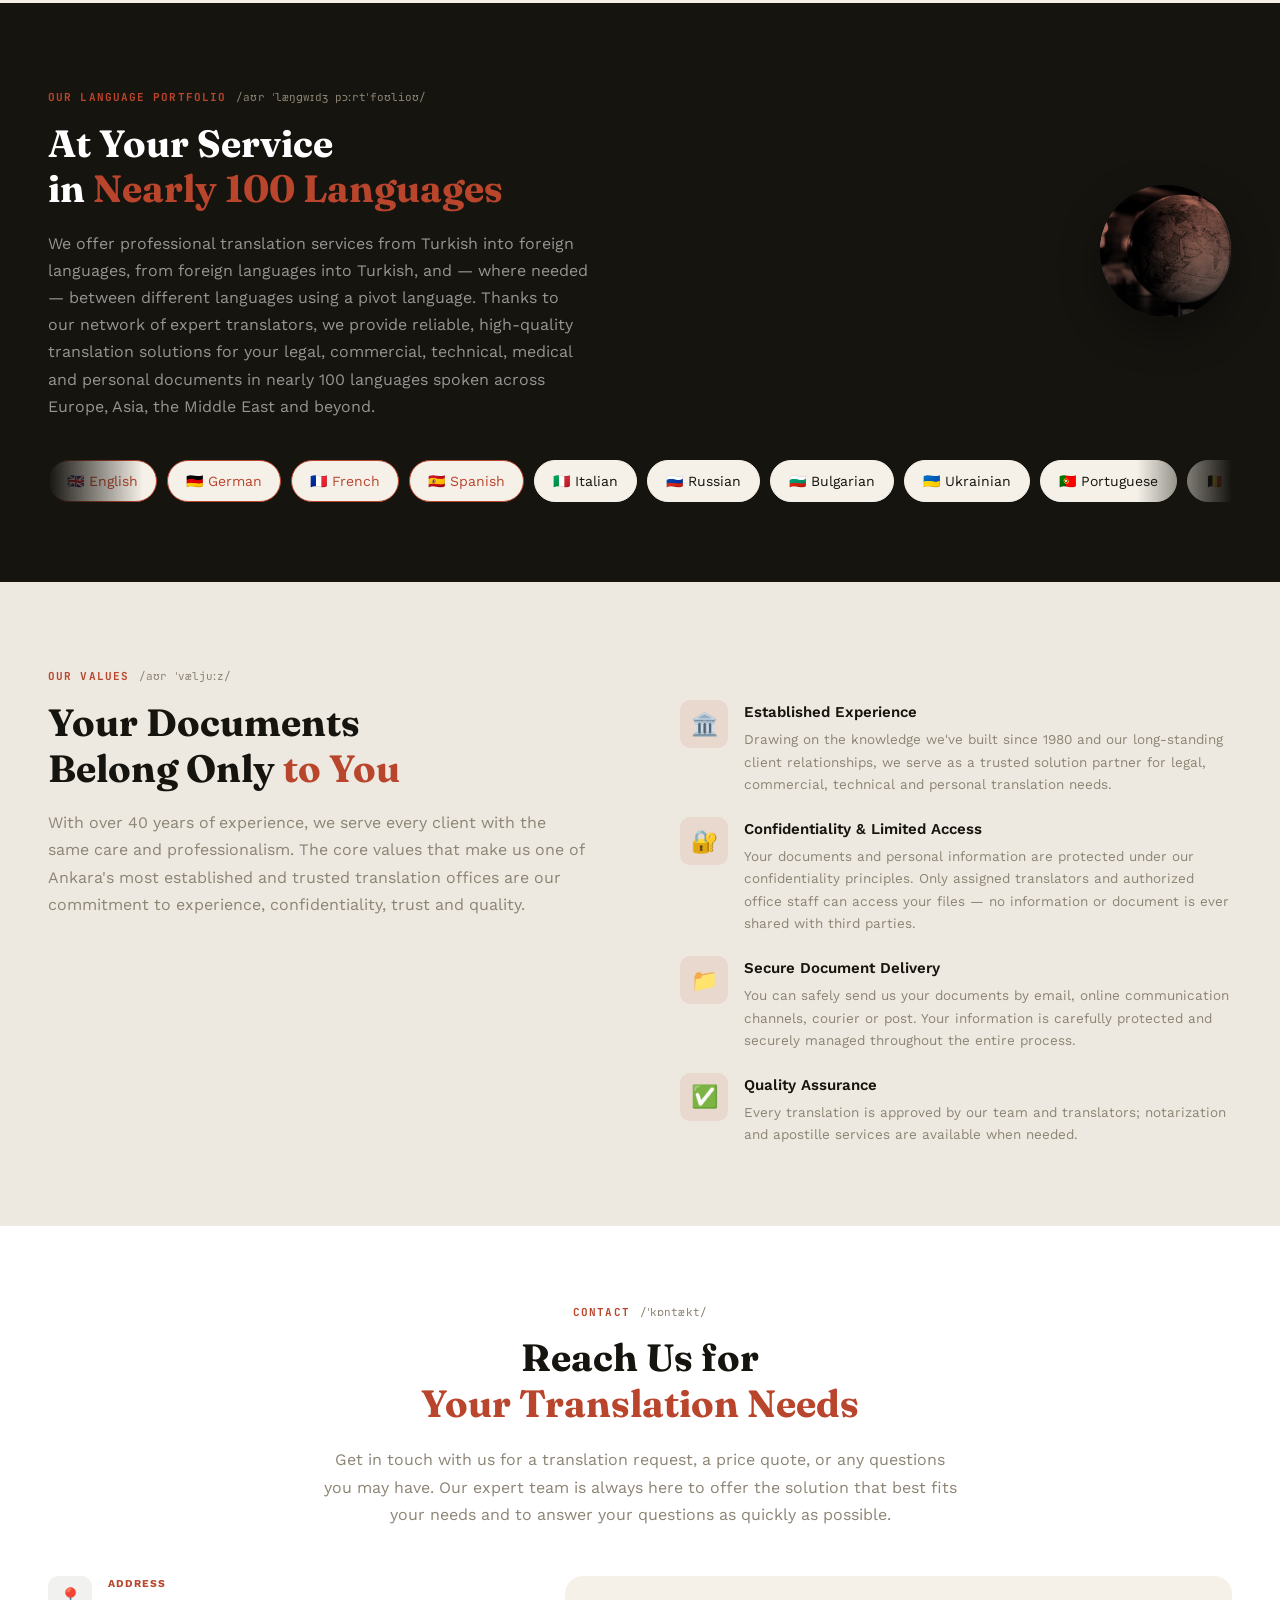
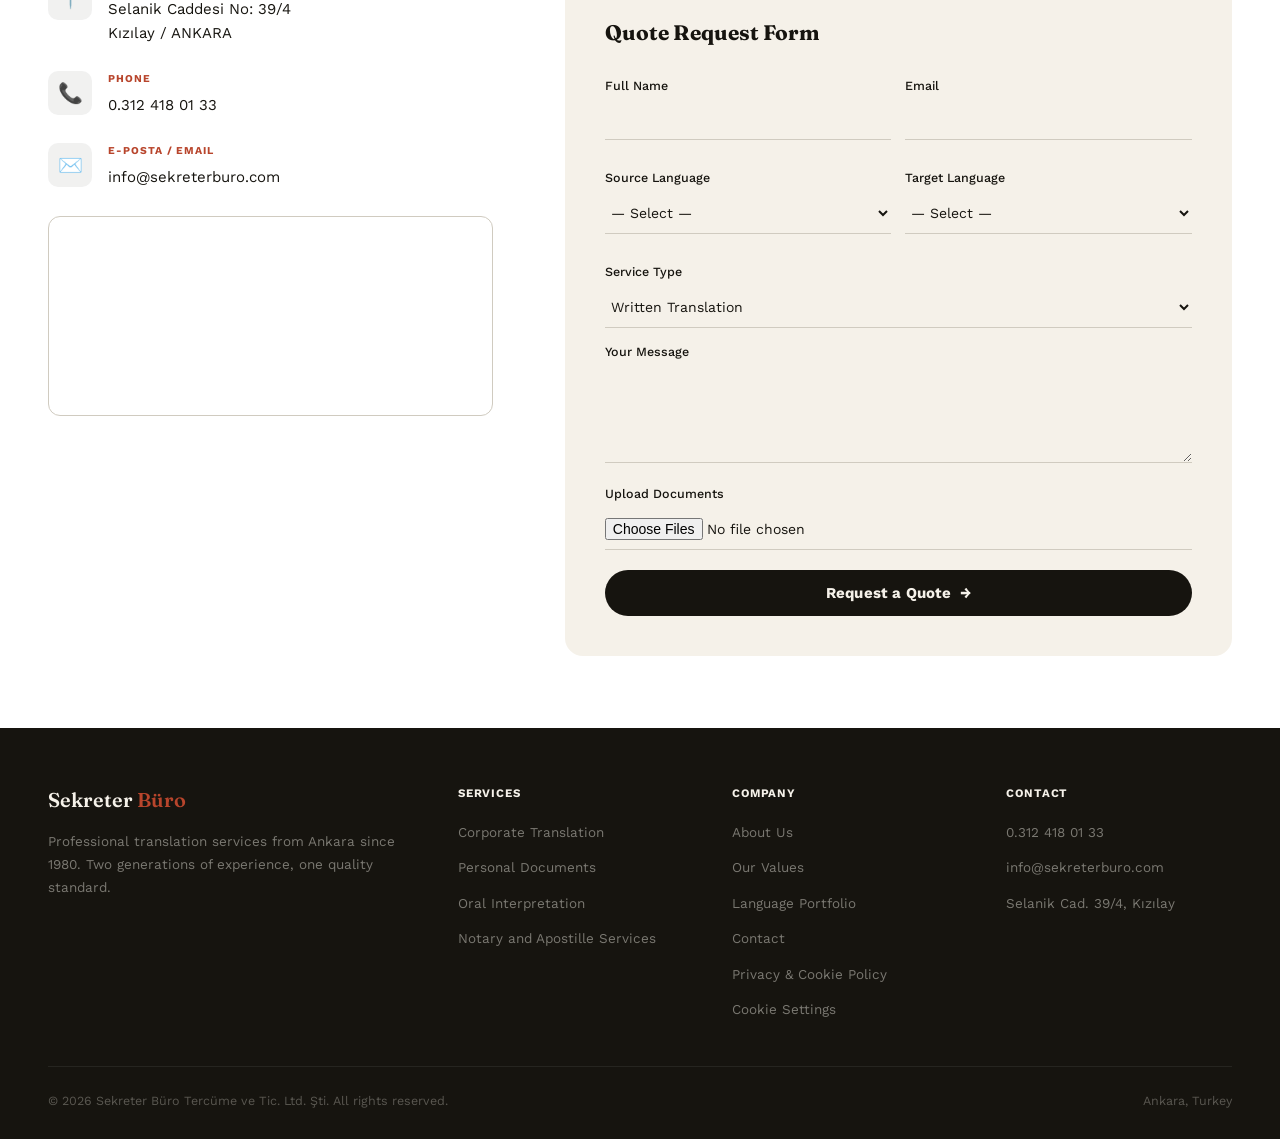
==== commit fb30340e: "Restructure Values section and fix Contact heading spacing Drop the dark "sensitive documents" panel" ====
--- a/en/index.html
+++ b/en/index.html
@@ -448,7 +448,7 @@
   <div class="section-inner">
     <div class="conf-grid">
 
-      <!-- Left: points -->
+      <!-- Left: heading + intro -->
       <div>
         <div class="section-tag">
           <span class="tag-word">Our Values</span>
@@ -462,55 +462,37 @@
 
           With over 40 years of experience, we serve every client with the same care and professionalism. The core values that make us one of Ankara's most established and trusted translation offices are our commitment to experience, confidentiality, trust and quality.
         </p>
-        <div class="conf-points">
-          <div class="conf-pt">
-            <div class="conf-pt-icon">🏛️</div>
-            <div class="conf-pt-text">
-              <h4>Established Experience</h4>
-              <p>Drawing on the knowledge we've built since 1980 and our long-standing client relationships, we serve as a trusted solution partner for legal, commercial, technical and personal translation needs.</p>
-            </div>
-          </div>
-          <div class="conf-pt">
-            <div class="conf-pt-icon">🔐</div>
-            <div class="conf-pt-text">
-              <h4>Confidentiality & Limited Access</h4>
-              <p>Your documents and personal information are protected under our confidentiality principles. Only assigned translators and authorized office staff can access your files — no information or document is ever shared with third parties.</p>
-            </div>
-          </div>
-          <div class="conf-pt">
-            <div class="conf-pt-icon">📁</div>
-            <div class="conf-pt-text">
-              <h4>Secure Document Delivery</h4>
-              <p>You can safely send us your documents by email, online communication channels, courier or post. Your information is carefully protected and securely managed throughout the entire process.</p>
-            </div>
-          </div>
-          <div class="conf-pt">
-            <div class="conf-pt-icon">✅</div>
-            <div class="conf-pt-text">
-              <h4>Quality Assurance</h4>
-              <p>Every translation is approved by our team and translators; notarization and apostille services are available when needed.</p>
-            </div>
-          </div>
-        </div>
-      </div>
-
-      <!-- Right: dark panel -->
-      <div class="conf-panel">
-        <div class="conf-panel-icon">🔒</div>
-        <h3>
-          
-          Your sensitive documents are safe with us.
-        </h3>
-        <p>
-          
-          Legal cases, medical records, trade secrets — whatever the document, we handle it to the highest confidentiality standard. This is our 40-year commitment.
-        </p>
-        <div class="conf-panel-badge">
-          <span>🛡️</span>
-          <span>
-            
-            40 Years as a Trusted Translation Partner — Ankara
-          </span>
+      </div>
+
+      <!-- Right: points -->
+      <div class="conf-points">
+        <div class="conf-pt">
+          <div class="conf-pt-icon">🏛️</div>
+          <div class="conf-pt-text">
+            <h4>Established Experience</h4>
+            <p>Drawing on the knowledge we've built since 1980 and our long-standing client relationships, we serve as a trusted solution partner for legal, commercial, technical and personal translation needs.</p>
+          </div>
+        </div>
+        <div class="conf-pt">
+          <div class="conf-pt-icon">🔐</div>
+          <div class="conf-pt-text">
+            <h4>Confidentiality & Limited Access</h4>
+            <p>Your documents and personal information are protected under our confidentiality principles. Only assigned translators and authorized office staff can access your files — no information or document is ever shared with third parties.</p>
+          </div>
+        </div>
+        <div class="conf-pt">
+          <div class="conf-pt-icon">📁</div>
+          <div class="conf-pt-text">
+            <h4>Secure Document Delivery</h4>
+            <p>You can safely send us your documents by email, online communication channels, courier or post. Your information is carefully protected and securely managed throughout the entire process.</p>
+          </div>
+        </div>
+        <div class="conf-pt">
+          <div class="conf-pt-icon">✅</div>
+          <div class="conf-pt-text">
+            <h4>Quality Assurance</h4>
+            <p>Every translation is approved by our team and translators; notarization and apostille services are available when needed.</p>
+          </div>
         </div>
       </div>
     </div>
--- a/src/assets/styles/main.css
+++ b/src/assets/styles/main.css
@@ -323,8 +323,8 @@
 
     /* ─── CONFIDENTIALITY ─── */
     #confidentiality { background: #EEE9E0; padding: 80px 48px; }
-    .conf-grid { display: grid; grid-template-columns: 1fr 1fr; gap: 80px; align-items: center; }
-    .conf-points { display: flex; flex-direction: column; gap: 22px; margin-top: 30px; }
+    .conf-grid { display: grid; grid-template-columns: 1fr 1fr; gap: 80px; align-items: start; }
+    .conf-points { display: flex; flex-direction: column; gap: 22px; margin-top: 38px; }
     .conf-pt { display: flex; gap: 16px; align-items: flex-start; }
     .conf-pt-icon {
       width: 48px; height: 48px; flex-shrink: 0;
@@ -333,31 +333,14 @@
     }
     .conf-pt-text h4 { font-size: 15px; font-weight: 600; color: var(--ink); margin-bottom: 4px; }
     .conf-pt-text p { font-size: 13.5px; color: var(--taupe); line-height: 1.65; }
-    .conf-panel {
-      background: var(--ink); border-radius: 20px;
-      padding: 48px; color: var(--white);
-    }
-    .conf-panel-icon { font-size: 58px; margin-bottom: 22px; line-height: 1; }
-    .conf-panel h3 {
-      font-family: 'Fraunces', serif;
-      font-size: 24px; color: var(--white);
-      line-height: 1.3; margin-bottom: 14px;
-    }
-    .conf-panel p { color: rgba(255,255,255,0.65); font-size: 15px; line-height: 1.75; }
-    .conf-panel-badge {
-      display: flex; align-items: center; gap: 12px;
-      background: rgba(184,69,44,0.13);
-      border: 1px solid rgba(184,69,44,0.25);
-      border-radius: 9px; padding: 14px 18px; margin-top: 24px;
-    }
-    .conf-panel-badge span { color: var(--stamp); font-size: 14px; font-weight: 500; }
 
     /* ─── CONTACT ─── */
-    #contact { background: var(--white); padding: 96px 48px; }
-    .contact-heading { text-align: center; margin-bottom: 60px; }
+    #contact { background: var(--white); padding: 72px 48px; }
+    .contact-heading { text-align: center; margin-bottom: 48px; }
     .contact-heading .section-tag { justify-content: center; }
     .contact-heading .section-title { text-align: center; max-width: 520px; margin: 0 auto; }
-    .contact-grid { display: grid; grid-template-columns: 1fr 1.5fr; gap: 72px; align-items: start; }
+    .contact-heading .section-sub { max-width: 640px; margin: 20px auto 0; }
+    .contact-grid { display: grid; grid-template-columns: 1fr 1.5fr; gap: 72px; align-items: stretch; }
     .contact-items { display: flex; flex-direction: column; gap: 26px; }
     .contact-item { display: flex; gap: 16px; align-items: flex-start; }
     .ci-icon {
@@ -623,6 +606,7 @@
 
       /* Confidentiality */
       .conf-grid { grid-template-columns: 1fr; gap: 48px; }
+      .conf-points { margin-top: 0; }
 
       /* Contact */
       .contact-grid { grid-template-columns: 1fr; gap: 48px; }
@@ -689,10 +673,6 @@
       /* Contact form */
       .form-row { grid-template-columns: 1fr; }
       .contact-form-wrap { padding: 28px 20px; }
-
-      /* Confidentiality */
-      .conf-panel { padding: 32px 24px; }
-      .conf-panel-icon { font-size: 44px; }
 
       /* Footer: single column */
       .footer-grid { grid-template-columns: 1fr; gap: 28px; }
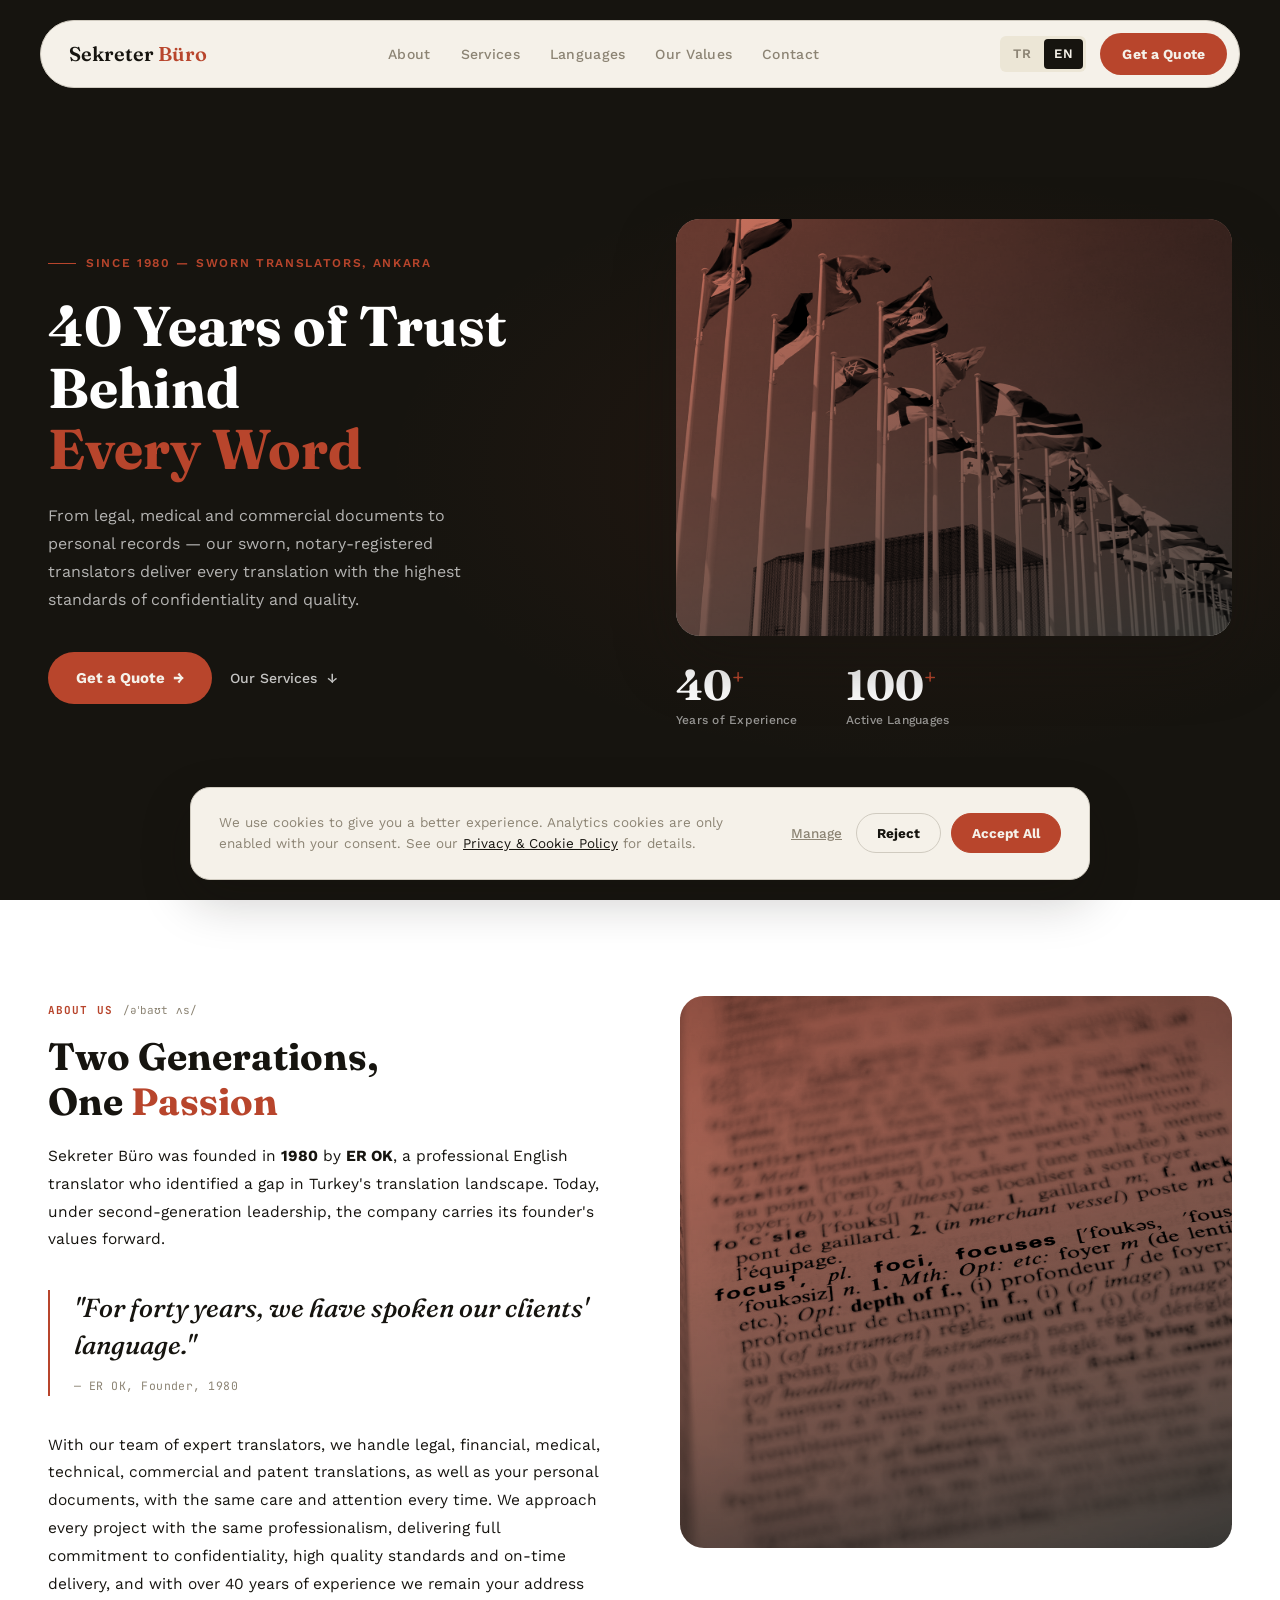
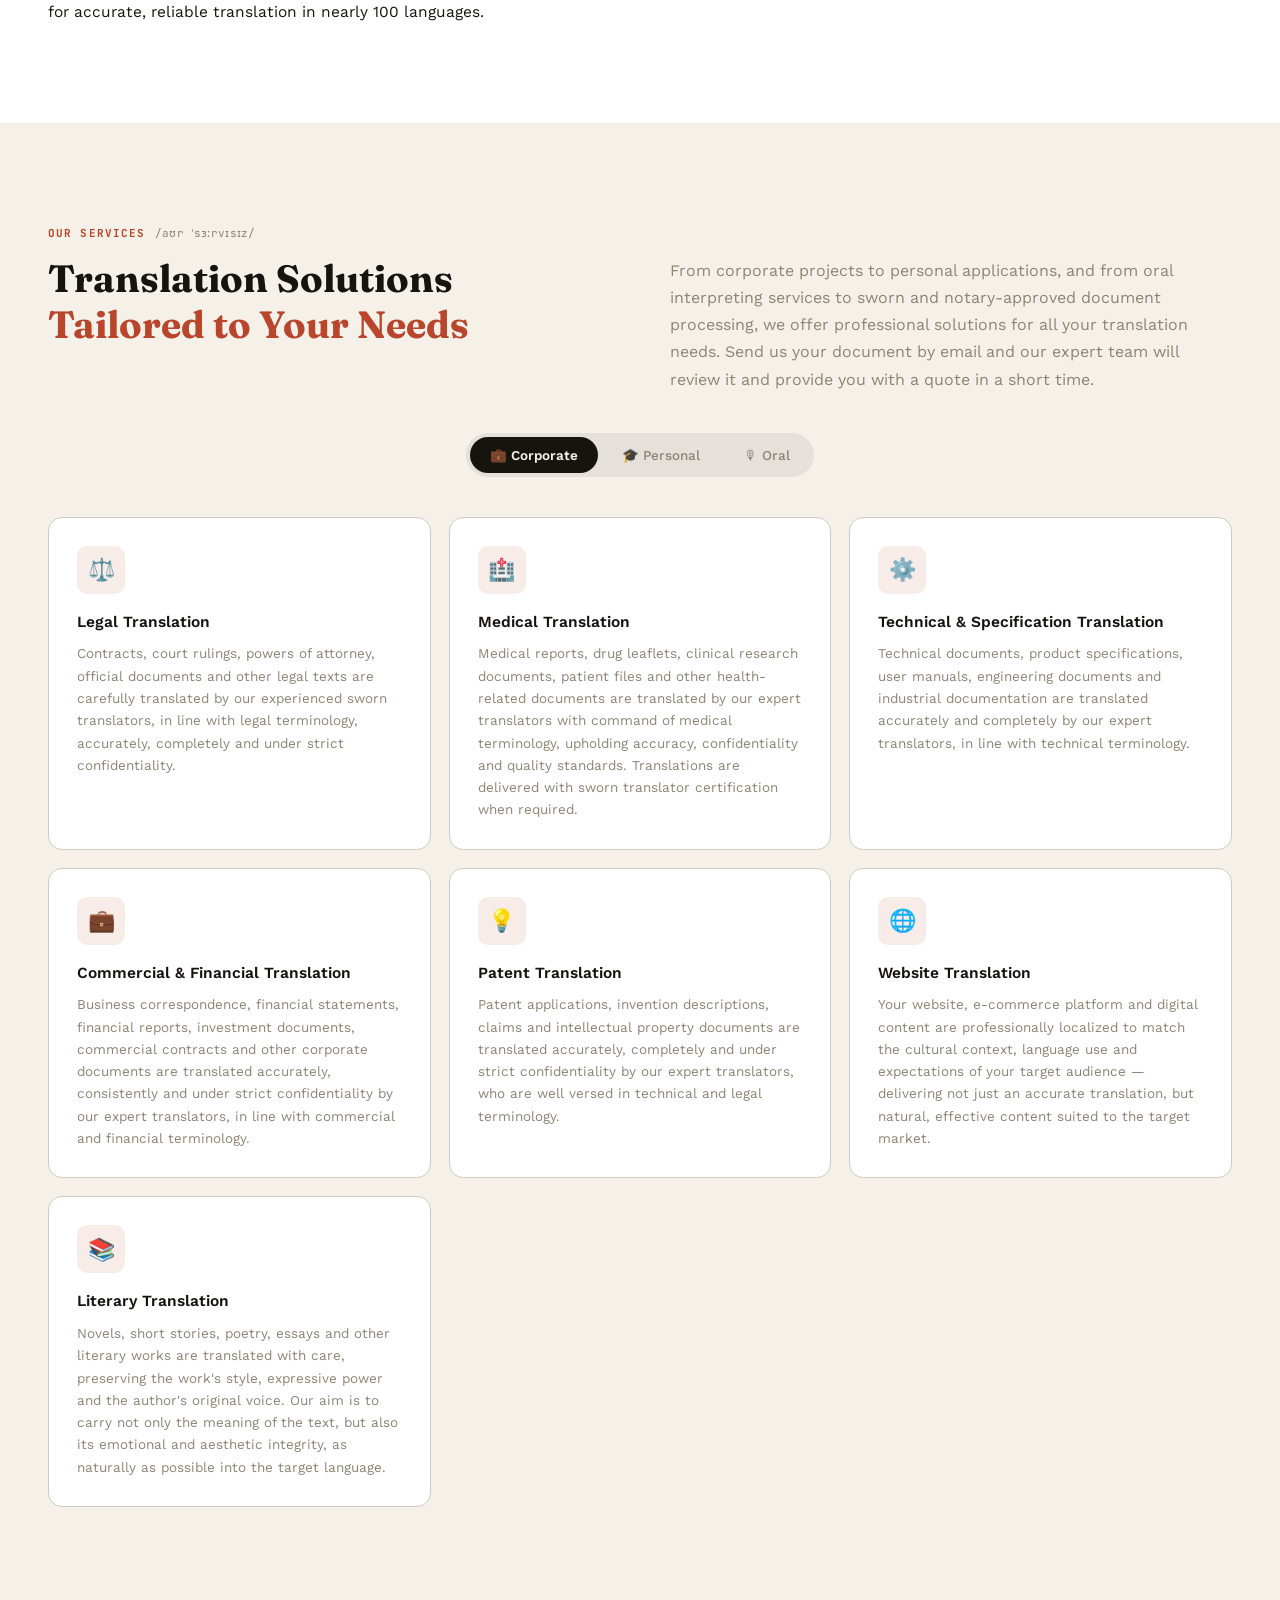
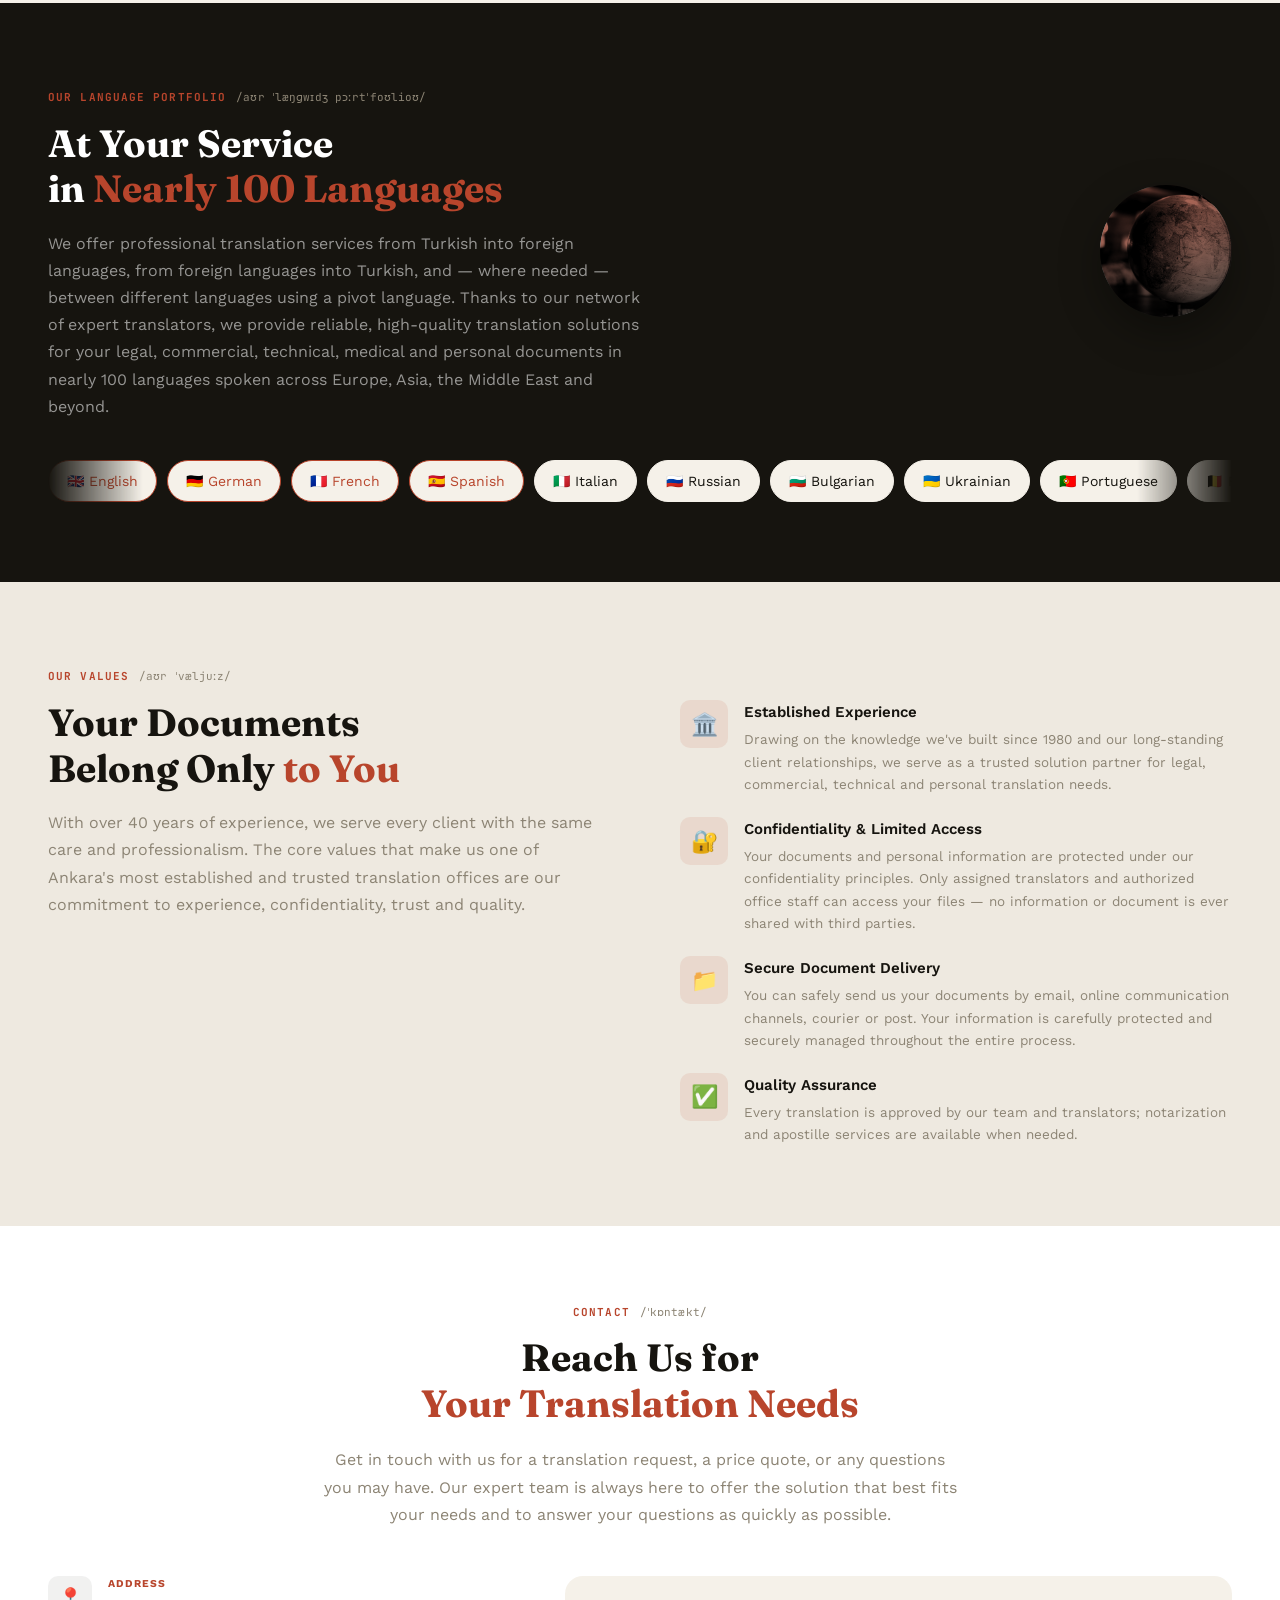
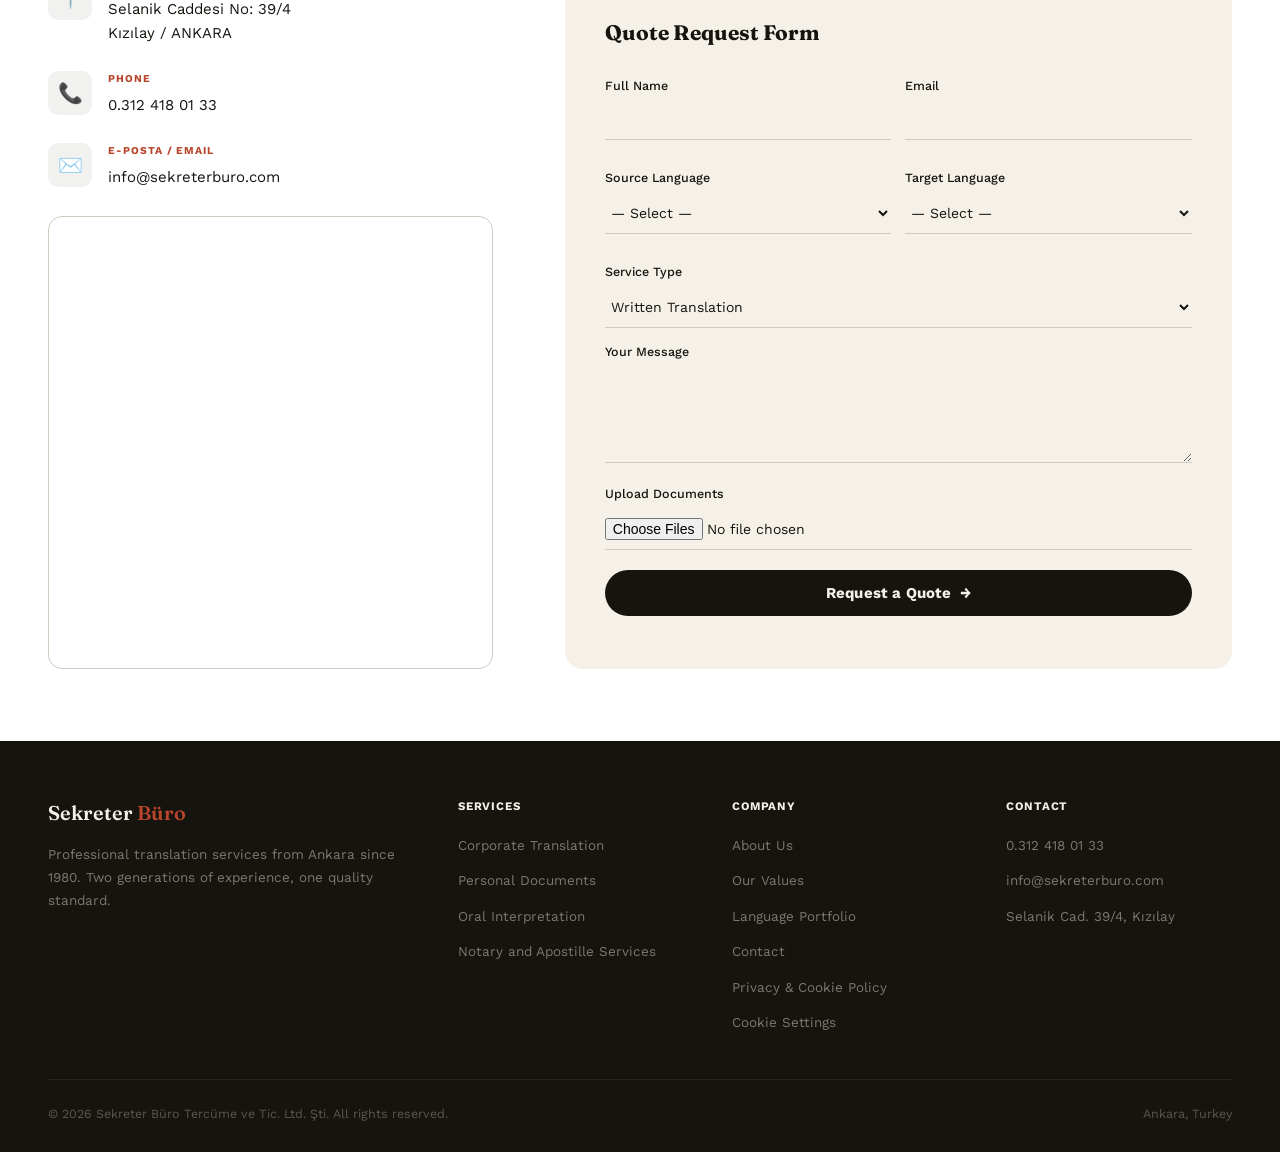
==== commit 8238b79f: "Wire quote form to a real backend via Cloudflare Pages Function Add functions/api/quote.js, which se" ====
--- a/en/index.html
+++ b/en/index.html
@@ -557,17 +557,19 @@
       <!-- Right: form -->
       <div class="contact-form-wrap">
         <h3>
-          
+
           Quote Request Form
         </h3>
+        <form id="quote-form" novalidate>
+        <input type="hidden" name="lang" value="en">
         <div class="form-row">
           <div class="form-grp">
             <label>Full Name</label>
-            <input type="text" placeholder=" ">
+            <input type="text" name="full_name" placeholder=" " required>
           </div>
           <div class="form-grp">
             <label>Email</label>
-            <input type="email" placeholder=" ">
+            <input type="email" name="email" placeholder=" " required>
           </div>
         </div>
         <div class="form-row">
@@ -648,20 +650,18 @@
         </div>
         <div class="form-grp">
           <label>Your Message</label>
-          <textarea placeholder=" "></textarea>
+          <textarea name="message" placeholder=" " required></textarea>
         </div>
         <div class="form-grp">
           <label>Upload Documents</label>
-          <input type="file" class="file-input" multiple>
-        </div>
-        <button class="form-submit" onclick="return handleQuoteSubmit(event)">
-          
+          <input type="file" name="documents" class="file-input" multiple>
+        </div>
+        <button type="submit" class="form-submit">
+
           Request a Quote &nbsp;→
         </button>
-        <!-- NOTE: this is a static site with no backend. handleQuoteSubmit() currently
-             only shows a confirmation message; wire it to a real form backend
-             (e.g. Formspree, Netlify Forms, or a custom endpoint) before launch,
-             since file uploads require server-side handling. -->
+        <p class="form-status" role="status" aria-live="polite"></p>
+        </form>
       </div>
     </div>
   </div>
--- a/src/assets/styles/main.css
+++ b/src/assets/styles/main.css
@@ -186,7 +186,7 @@
     h2.section-title em { color: var(--stamp); font-style: normal; }
     .section-sub {
       font-size: 16px; color: var(--taupe);
-      line-height: 1.7; max-width: 540px;
+      line-height: 1.7; max-width: 600px;
     }
 
     /* ─── ABOUT ─── */
@@ -268,7 +268,7 @@
     .oral-grid { display: grid; grid-template-columns: repeat(3,1fr); gap: 18px; }
     .oral-card {
       background: var(--white); border-radius: 14px;
-      padding: 26px; border: 1px solid var(--border);
+      padding: 28px; border: 1px solid var(--border);
       transition: all 0.22s;
     }
     .oral-card:hover { border-color: var(--ink); box-shadow: 0 4px 18px rgba(22,20,15,0.08); }
@@ -358,8 +358,8 @@
     }
     .ci-body a:hover { color: var(--stamp); }
     .contact-map {
-      border-radius: 12px; overflow: hidden;
-      border: 1px solid var(--border); height: 200px;
+      border-radius: 14px; overflow: hidden;
+      border: 1px solid var(--border); flex: 1; min-height: 200px;
     }
     .contact-map iframe { width: 100%; height: 100%; border: 0; display: block; }
     .form-grp .file-input {
@@ -397,6 +397,12 @@
       margin-top: 6px;
     }
     .form-submit:hover { background: color-mix(in srgb, var(--ink) 82%, black); }
+    .form-submit:disabled { opacity: 0.6; cursor: not-allowed; }
+    .form-status {
+      font-size: 13.5px; line-height: 1.6; margin-top: 12px; min-height: 1px;
+    }
+    .form-status.is-success { color: var(--sage); }
+    .form-status.is-error { color: var(--stamp); }
 
     /* ─── FOOTER ─── */
     footer { background: var(--ink); padding: 56px 48px 28px; }
@@ -641,8 +647,9 @@
       #hero { padding: 96px 20px 52px; min-height: auto; }
       .hero-eyebrow { font-size: 11px; }
       .hero-sub { font-size: 15px; }
-      .hero-actions { flex-direction: column; align-items: flex-start; gap: 14px; }
+      .hero-actions { flex-direction: column; align-items: center; gap: 14px; }
       .btn-primary { width: 100%; justify-content: center; padding: 15px 24px; }
+      .btn-ghost { justify-content: center; }
 
       /* Hero stats */
       .hero-stats { gap: 32px; }
